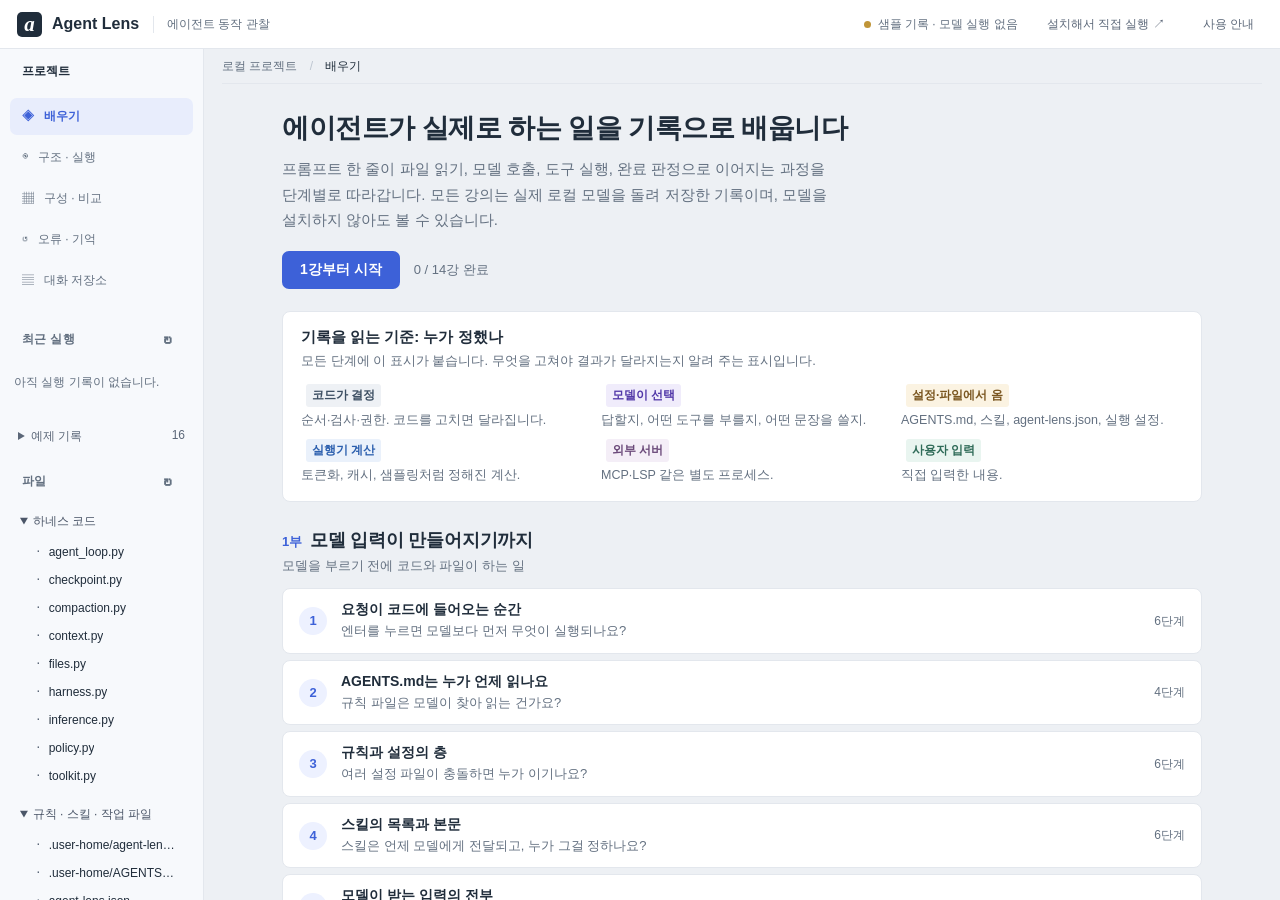
==== index.html @ fc83a4bd "웹 데모 Co-Authored-By: Claude Opus 5.5 <noreply@anthropic.com>" ====
<!doctype html>
<html lang="ko">
  <head>
    <meta charset="utf-8" />
    <meta name="viewport" content="width=device-width,initial-scale=1" />
    <meta name="theme-color" content="#f4f5f7" />
    <title>Agent Lens · AI 에이전트의 동작을 기록으로 배웁니다</title>
    <meta name="description" content="프롬프트 한 줄이 규칙 읽기, 입력 조립, 모델 호출, 도구 실행, 완료 판정으로 이어지는 과정을 실제 기록으로 따라갑니다. 설치 없이 볼 수 있습니다." />
    <meta property="og:title" content="Agent Lens · AI 에이전트의 동작을 기록으로 배웁니다" />
    <meta property="og:description" content="프롬프트 한 줄이 규칙 읽기, 입력 조립, 모델 호출, 도구 실행, 완료 판정으로 이어지는 과정을 실제 기록으로 따라갑니다. 설치 없이 볼 수 있습니다." />
    <meta property="og:type" content="website" />
    <meta property="og:url" content="https://paconal888-a11y.github.io/LLM-Agent-viewer/" />
    <meta property="og:image" content="https://paconal888-a11y.github.io/LLM-Agent-viewer/images/lesson-step.png" />
    <meta name="twitter:card" content="summary_large_image" />
    <script src="demo.js"></script>
    <link rel="icon" href="favicon.svg" type="image/svg+xml" />
    <link rel="stylesheet" href="workbench.css" />
    <link rel="stylesheet" href="diagram.css" />
    <script src="architecture.js" defer></script>
    <script src="inspection.js" defer></script>
    <script src="lessons.js" defer></script>
    <script src="workbench.js" defer></script>
  </head>
  <body>
    <header class="appbar">
      <button id="menu" class="icon mobile" aria-label="프로젝트 열기">
        ☰</button
      ><a href="" class="brand"
        ><span class="brandmark">a</span> Agent Lens <small>에이전트 동작 관찰</small></a
      >
      <div class="connection">
        <i id="statusDot"></i><span id="connection">모델 확인 중</span>
      </div>
      <a class="quiet demolink" href="https://github.com/paconal888-a11y/LLM-Agent-viewer" target="_blank" rel="noopener">설치해서 직접 실행 ↗</a>
      <button id="help" class="quiet" title="사용 안내와 단축키 (?)">사용 안내</button>
    </header>
    <div id="activityBar" class="activitybar hidden" role="status"></div>
    <div class="layout diagram-layout">
      <aside class="project" id="project">
        <div class="project-title">
          <strong>프로젝트</strong
          ><button
            id="closeProject"
            class="icon mobile"
            aria-label="프로젝트 닫기"
          >
            ×
          </button>
        </div>
        <nav class="mainnav">
          <button data-view="lessons">
            ◈ <span>배우기</span></button
          ><button data-view="journey" class="active">
            ◉ <span>구조 · 실행</span></button
          ><button data-view="learn">▦ <span>구성 · 비교</span></button>
          <button data-view="feedback">↺ <span>오류 · 기억</span></button>
          <button data-view="memory">▤ <span>대화 저장소</span></button>
        </nav>
        <div class="treeheading">
          최근 실행
          <button
            id="refreshHistory"
            class="icon"
            aria-label="실행 기록 새로고침"
          >
            ↻
          </button>
        </div>
        <div id="history" class="history"></div>
        <details class="samplelist">
          <summary>예제 기록 <span id="sampleCount">0</span></summary>
          <div id="samples" class="history"></div>
        </details>
        <div class="treeheading">
          파일
          <button id="reloadFiles" class="icon" aria-label="파일 목록 새로고침">
            ↻
          </button>
        </div>
        <div id="fileTree" class="filetree"></div>
        <details class="registeredtools">
          <summary>등록된 도구 <span id="toolCount">0</span></summary>
          <div id="toolList"></div>
        </details>
        <footer>
          모델과 기록은 이 PC에 저장됩니다.<br />외부 API로 자동 전환하지
          않습니다.
        </footer>
      </aside>
      <main class="main">
        <div class="workspacebar">
          <div class="breadcrumbs">
            로컬 프로젝트 <span>/</span>
            <strong id="pageName">구조 · 실행</strong>
          </div>
          <button id="newSession" class="quiet">＋ 새 대화</button>
        </div>
        <section id="lessonsView" class="view hidden" aria-label="배우기"></section>
        <section id="journeyView" class="view">
          <h1 class="visually-hidden">구조 · 실행</h1>
          <section id="coach" class="coach hidden" aria-label="강의 안내" aria-live="polite"></section>
          <div id="sampleBanner" class="samplebanner hidden"></div>
          <div id="resumeBanner" class="resumebanner hidden" role="status"></div>
          <div id="requestSummary" class="requestsummary hidden">
            <header>
              <span>현재 요청</span
              ><button id="editPrompt" class="quiet" title="이 실행의 요청·모드·하네스 구성·완료 조건·생성 설정을 입력란에 복원합니다">
                이 실행의 입력 · 설정 가져오기 ↗
              </button>
            </header>
            <p id="summaryPrompt"></p>
            <small id="summaryMeta"></small>
          </div>
          <div class="pageintro">
            <div>
              <h1>에이전트 구조</h1>
              <p>단계를 이동하면 실행 위치와 데이터가 구조도에 표시됩니다.</p>
            </div>
          </div>
          <form id="promptForm" class="composer">
            <p id="sampleComposerNote" class="samplenote hidden">
              샘플 보기 모드라 실행할 수 없습니다. 입력과 설정은 살펴볼 수 있으며,
              직접 실행하려면 <code>Start-AgentLens.ps1</code>을 일반 모드로 시작하세요.
            </p>
            <div class="modebar">
              <label for="agentMode">작업 방식</label
              ><select id="agentMode">
                <option value="single">한 에이전트</option>
                <option value="plan">계획만 · 파일 수정 금지</option>
                <option value="deep">한 에이전트 · 집중 점검</option>
                <option value="team">주 에이전트 + 하위 에이전트</option>
              </select>
            </div>
            <p id="modeNote" class="note">
              한 대화에서 모델과 도구를 반복 호출합니다. 최대 8회 호출합니다.
            </p>
            <label for="prompt">요청</label
            ><textarea
              id="prompt"
              rows="3"
              maxlength="6000"
              placeholder="에이전트에게 시킬 일을 입력하세요."
            >
add_numbers 도구를 사용해 137과 248을 더하고 결과를 알려줘.</textarea
            >
            <div id="draftInfo" class="draftinfo">
              입력한 문자열은 실행할 때 JSON 요청에 담깁니다.
            </div>
            <div class="composer-bottom">
              <label class="check"
                ><input id="stepMode" type="checkbox" />실제 실행을 단계마다
                멈추기</label
              ><button type="submit" class="primary" id="run" disabled>
                ▶ 실행 <kbd>Ctrl ↵</kbd>
              </button>
            </div>
          </form>
          <div class="run-options">
            <details class="examples">
              <summary>예제</summary>
              <div class="examplebuttons">
                <button data-example="tool">계산 도구</button
                ><button data-example="rules">규칙 읽기</button
                ><button data-example="skill">스킬 · 파일 읽기</button
                ><button data-example="command">/명령어</button
                ><button data-example="write">파일 수정 · 검사</button>
                <button data-example="mcp">MCP 계산</button
                ><button data-example="lsp">LSP 진단</button
                ><button data-example="plan">계획 · 문서 검색</button>
                <button data-example="team">하위 작업</button>
              </div>
            </details>
            <details class="configuration" id="configuration">
              <summary>
                <span>실행 설정</span
                ><span id="configSummary">Python 실행기 · 하네스</span>
              </summary>
              <div class="configbody">
                <label class="field"
                  >모델 실행기<select id="backend">
                    <option value="reference">
                      교육용 · Python / Qwen3 0.6B
                    </option>
                    <option value="llama">
                      빠른 실행 · llama.cpp / Qwen3 4B
                    </option>
                  </select></label
                >
                <p id="backendNote" class="note"></p>
                <div class="configline">
                  <strong>하네스</strong
                  ><button id="baseline" class="quiet">모델만</button
                  ><button id="full" class="quiet">모두 연결</button>
                </div>
                <div id="features" class="switches"></div>
                <label class="field"
                  >완료 조건 · 실제 도구 결과와 대조하는 JSON<textarea
                    id="requirements"
                    rows="3"
                    spellcheck="false"
                  >
[{"tool":"add_numbers","arguments":{"a":137,"b":248}}]</textarea
                  >
                </label>
                <p class="note">
                  예제는 필요한 도구 조건을 함께 설정합니다. 요청을 직접 고치면
                  이전 예제 조건이 해제됩니다. []는 별도 조건 없음이며, 모델의
                  말만으로 실제 작업 성공을 보증하지 않습니다.
                </p>
                <div class="configgrid">
                  <label class="check"
                    ><input type="checkbox" id="useKv" checked />생성 중 KV
                    사용</label
                  ><label class="check"
                    ><input type="checkbox" id="prefixCache" checked />요청 간
                    접두부 재사용</label
                  ><label class="field"
                    >최대 출력 토큰<input
                      type="number"
                      id="maxTokens"
                      min="1"
                      max="1024"
                      value="256" /></label
                  ><label class="field"
                    >Temperature<input
                      type="number"
                      id="temperature"
                      min="0"
                      max="2"
                      step="0.1"
                      value="0.2" /></label
                  ><label class="field"
                    >관찰할 레이어 (0–27)<input
                      type="number"
                      id="captureLayer"
                      min="0"
                      max="27"
                      value="0" /></label
                  ><label class="check"
                    ><input type="checkbox" id="stream" checked />HTTP 스트리밍
                    (빠른 실행기)</label
                  ><label class="field"
                    >Seed<input
                      type="number"
                      id="seed"
                      min="0"
                      max="4294967295"
                      step="1"
                      value="42" /></label
                  ><label class="field"
                    >top_k<input
                      type="number"
                      id="topK"
                      min="0"
                      max="1000"
                      step="1"
                      value="40" /></label
                  ><label class="field"
                    >top_p<input
                      type="number"
                      id="topP"
                      min="0"
                      max="1"
                      step="0.01"
                      value="0.95" /></label
                  >
                </div>
                <p id="restoreNote" class="note hidden"></p>
              </div>
            </details>
          </div>
          <section class="execution" aria-label="전체 실행 과정">
            <div class="sectionbar">
              <h2>전체 구조 <span id="runStatus" class="status">대기</span></h2>
              <div class="toolgroups">
                <div class="toolgroup" role="group" aria-label="구조도 배율">
                  <button id="zoomOut" class="quiet" aria-label="구조도 축소">−</button
                  ><button id="zoomFit" class="quiet">전체 보기</button
                  ><button id="zoomIn" class="quiet" aria-label="구조도 확대">＋</button>
                </div>
                <div class="toolgroup" role="group" aria-label="기록 보기">
                  <button id="toggleRecords" class="quiet" title="실행 단계를 시간순 목록으로 펼칩니다">단계 목록</button
                  ><button id="showInput" class="quiet" disabled title="선택한 시점에 모델이 받은 입력을 봅니다">모델 입력</button
                  ><button id="openDetail" class="quiet" title="선택한 단계의 데이터와 실행 코드를 봅니다">코드 · 데이터</button
                  ><button id="showAnswer" class="quiet" disabled>답변</button>
                </div>
                <div class="toolgroup" role="group" aria-label="분석">
                  <button id="openLearning" class="quiet" title="예측 → 증거 확인 → 원인 설명 → 한 조건 수정 → 재검증 순서로 기록을 살펴봅니다">원인 찾기</button
                  ><button id="export" class="quiet" disabled>내보내기</button>
                </div>
              </div>
            </div>
            <div class="diagram-caption">
              <span id="diagramLocation"
                >구성 요소를 선택하면 역할과 코드를 볼 수 있습니다.</span
              ><label for="agentFocus" class="agentfocuslabel">관찰 대상</label
              ><select
                id="agentFocus"
                class="hidden"
                aria-label="관찰할 에이전트"
              ></select
              ><span>● 현재 위치 <i>— 연결 구조</i></span>
            </div>
            <div id="architecture" class="architecture"></div>
            <div id="currentStep" class="currentstep">
              <strong>실행 대기</strong
              ><span>요청을 실행하거나 왼쪽 예제 기록을 선택하세요.</span>
            </div>
            <div class="route" id="route"></div>
            <div id="connections" class="connections hidden"></div>
            <div id="agentPanel" class="agentpanel hidden"></div>
            <div id="controls" class="controls hidden">
              <span id="controlState"></span>
              <div>
                <button id="next" class="secondary">다음 단계 →</button
                ><button id="continue" class="secondary">계속 실행</button
                ><button id="stop" class="quiet danger">중지</button>
              </div>
            </div>
            <div class="replay">
              <button id="first" aria-label="첫 단계">|‹</button
              ><button id="prev" aria-label="이전 단계">‹</button
              ><button id="play" aria-label="기록 재생">▶</button
              ><button id="nextEvent" aria-label="다음 기록">›</button
              ><input
                id="scrubber"
                type="range"
                min="0"
                max="0"
                value="0"
                aria-label="기록 위치"
              /><span id="position">0 / 0</span><button id="live" title="마지막 기록으로 이동합니다. 저장 기록 재생에서는 새 계산이 아닙니다">마지막 기록</button>
            </div>
            <div id="contextComposition" class="composition hidden"></div>
            <div id="planPanel" class="planpanel hidden"></div>
            <div class="eventtoolbar">
              <input
                id="eventSearch"
                type="search"
                placeholder="단계 이름 · 파일 · 도구 찾기"
                aria-label="단계 검색"
              /><select id="decisionFocus" aria-label="누가 정했는지로 거르기">
                <option value="">전체 결정 주체</option>
                <option value="model">모델이 선택</option>
                <option value="code">코드가 결정</option>
                <option value="config">설정·파일에서 옴</option>
                <option value="runtime">실행기·외부 서버</option>
                <option value="user">사용자 입력</option>
              </select><span id="eventCount">기록 없음</span
              ><input
                id="bodySearch"
                type="search"
                placeholder="본문 검색 · 모델 입력 messages · 도구 결과 · 파일 원문"
                aria-label="본문 검색"
                title="제목이 아니라 모델 요청 messages·tools, 도구 결과, 파일 원문 안의 문자열을 찾습니다"
              /><select id="bodySearchKind" aria-label="본문 검색 범위">
                <option value="">전체 본문</option>
                <option value="model.request">모델 요청 (messages · tools)</option>
                <option value="tool.result">도구 결과</option>
                <option value="file.decode">파일 원문</option>
                <option value="model.response">모델 응답</option>
              </select>
            </div>
            <div
              id="bodySearchResults"
              class="bodysearchresults hidden"
              aria-live="polite"
            ></div>
            <div id="timeline" class="timeline">
              <div class="empty">
                <span class="emptyglyph">→</span>
                <h3>위에서 요청을 실행하세요.</h3>
                <p>
                  입력 수신 → 파일 읽기 → 메시지 조립 → 모델 계산 → 도구 실행 →
                  완료 검사.<br />실제로 거친 단계만 기록됩니다.
                </p>
              </div>
            </div>
          </section>
          <section id="answerPanel" class="answer hidden">
            <div class="sectionbar">
              <h2>최종 응답</h2>
              <span id="answerMeta"></span>
            </div>
            <div id="answer"></div>
            <div id="metrics" class="metrics"></div>
          </section>
        </section>
        <section id="memoryView" class="view hidden">
          <div class="pageintro">
            <div>
              <h1>대화 저장소</h1>
              <p>디스크 원본, 요약, 모델에 보낸 입력을 대조합니다.</p>
            </div>
            <button id="reloadMemory" class="secondary">새로 읽기</button>
          </div>
          <div id="memoryStorage"></div>
        </section>
        <section id="editorView" class="view hidden">
          <div class="pageintro">
            <div>
              <p class="eyebrow" id="editorKind">PROJECT FILE</p>
              <h1 id="editorTitle">파일 편집</h1>
            </div>
            <button class="secondary" data-view="journey">구조도로</button>
          </div>
          <div id="fileDescription" class="filedescription"></div>
          <div class="editbar">
            <span id="editState"></span>
            <div>
              <button id="checkFile" class="secondary">구문 검사</button
              ><button id="showDiff" class="secondary">변경 확인</button
              ><button id="saveFile" class="primary">저장</button
              ><button id="undoFile" class="quiet" disabled>
                직전 저장 되돌리기
              </button>
            </div>
          </div>
          <div class="codeeditor">
            <div id="lineNumbers" aria-hidden="true"></div>
            <textarea
              id="codeEditor"
              spellcheck="false"
              aria-label="파일 내용"
            ></textarea>
          </div>
          <div id="editMessage" class="notice" role="status"></div>
          <div id="diff" class="diff hidden"></div>
          <p class="note">
            Python 변경은 다음 실행에 적용됩니다. 실행 기록에는 당시의 코드가
            보존됩니다. 구문 검사는 동작의 정확성까지 보장하지 않습니다.
          </p>
        </section>
        <section id="feedbackView" class="view hidden">
          <div class="pageintro">
            <div>
              <p class="eyebrow">ERROR → FEEDBACK → NEXT CALL</p>
              <h1>오류와 기억</h1>
              <p>틀린 답변, 추가한 메시지, 실제 후속 행동을 대조합니다.</p>
            </div>
          </div>
          <div class="feedbackcontrols">
            <label class="field"
              >살펴볼 실행<select id="feedbackRun"></select></label
            ><button id="loadFeedback" class="secondary">불러오기</button>
          </div>
          <div id="feedbackReport">
            <p class="note">
              실행 기록을 선택하세요. 보완 지적이 없었던 실행도 그대로
              표시합니다.
            </p>
          </div>
          <div class="learning-path">
            <strong>시간이 지나면 왜 반복할까?</strong>
            <p>
              이 하네스는 최근 두 대화 묶음을 다시 넣습니다. 지적이 오래된
              대화와 함께 빠질 수 있습니다. 저장된 지적과 실제 messages의 일치를
              위에서 확인하세요. ‘동일 요청 지적 재포함’을 켜면 같은 요청의
              저장된 지적을 다시 전달합니다. 포함 여부와 실제 행동은 별도로
              확인해야 합니다.
            </p>
            <p>
              이 실행 경로에는 모델을 재학습하는 단계가 없습니다. 지적이 입력에
              있어도 지시 충돌·모델 능력·출력 설정 등에 따라 실수할 수 있으며,
              한 번 성공했다고 지속적인 학습이 일어났다고 판단하지 않습니다.
            </p>
          </div>
        </section>
        <section id="learnView" class="view hidden">
          <div class="pageintro">
            <div>
              <p class="eyebrow">READ · CHANGE · RUN</p>
              <h1>구성 설명</h1>
              <p>
                각 요소의 역할을 읽고, 파일을 바꾼 뒤 실행 기록으로 확인하세요.
              </p>
            </div>
          </div>
          <div class="learning-path">
            <strong>처음이라면</strong>
            <p>
              ① 계산 도구 실행 → ② 도구 결과가 다음 모델 입력에 들어가는 지점
              확인 → ③ AGENTS.md 수정 → ④ KV 비교 순서로 살펴보세요.
            </p>
          </div>
          <div id="componentCards" class="componentcards"></div>
          <section class="compare">
            <div class="sectionbar">
              <h2>실습 문제</h2>
            </div>
            <details>
              <summary>AGENTS.md를 실제로 여는 주체는 누구일까?</summary>
              <p class="note">
                규칙 로더를 작성한 하네스입니다. file.open → file.read →
                rules.wrap → context.assemble의 코드와 messages를 확인하세요.
              </p>
            </details>
            <details>
              <summary>
                모델이 “도구를 썼다”고 답하면 실제로 실행한 것일까?
              </summary>
              <p class="note">
                tool.dispatch는 요청이고 tool.result가 실제 함수 결과입니다.
                답변 문장·계획 체크·검증 게이트를 각각 대조하세요.
              </p>
            </details>
            <details>
              <summary>지적을 저장했다면 다음에도 항상 알고 있을까?</summary>
              <p class="note">
                저장 파일과 현재 모델 입력은 별개입니다. 오류·지적·기억 화면의
                입력 포함 여부와 실제 후속 행동을 따로 확인하세요.
              </p>
            </details>
            <details>
              <summary>
                구문 검사가 통과하면 정의되지 않은 이름도 없을까?
              </summary>
              <p class="note">
                lsp_demo.py로 직접 비교하세요. compile은 통과하지만 언어 서버의
                pyflakes 진단은 missing_amount를 찾습니다.
              </p>
            </details>
          </section>
          <section class="compare">
            <div class="sectionbar">
              <h2>같은 요청으로 비교</h2>
              <span>두 번의 실제 실행</span>
            </div>
            <label class="field"
              >확인할 차이<select id="experimentCase">
                <option value="arithmetic">
                  도구 없는 모델 ↔ 하네스 연결
                </option>
                <option value="grounding">
                  파일 근거 없이 ↔ 파일을 읽고 답변
                </option>
                <option value="kv_cache">
                  동일 입력 · 접두부 재사용 끄기 ↔ 켜기
                </option>
                <option value="decode_kv">
                  생성 중 KV 끄기 ↔ 켜기 (교육용)
                </option>
                <option value="mcp_tools">MCP 도구 연결 전 ↔ 후</option>
                <option value="lsp_diagnostics">LSP 진단 연결 전 ↔ 후</option>
                <option value="agent_deep">한 에이전트 ↔ 집중 점검</option>
                <option value="agent_team">
                  한 에이전트 ↔ 하위 에이전트 위임
                </option>
                <option value="custom">
                  내 요청 · 스위치 하나만 바꾸기
                </option>
              </select></label
            >
            <div class="experimentoptions">
              <label class="field hidden" id="experimentSwitchField"
                >B에서 바꿀 스위치<select id="experimentSwitch"></select
              ></label>
              <label class="field"
                >조건별 반복 횟수<input
                  id="experimentRepeats"
                  type="number"
                  min="1"
                  max="10"
                  step="1"
                  value="1"
              /></label>
            </div>
            <p id="experimentDescription" class="note"></p>
            <button id="startCompare" disabled class="primary">비교 실행</button
            ><button id="stopCompare" class="quiet hidden">비교 중지</button>
            <div id="compareResult"></div>
          </section>
        </section>
      </main>
      <aside class="inspector" id="inspector">
        <div class="inspectbar">
          <strong>단계 상세</strong><span id="detailIndex"></span
          ><button id="closeDetail" class="icon" aria-label="단계 상세 닫기">
            ×
          </button>
        </div>
        <div id="detailEmpty" class="inspectempty">
          <span>⌖</span>
          <h3>실행 기록을 선택하세요.</h3>
          <p>
            이 단계에서 바뀐 데이터와 실제 실행한 코드 줄을 함께 보여줍니다.
          </p>
          <div class="actorlegend">
            <p><b>H</b> 하네스 · 입력 구성과 실행 제어</p>
            <p><b>M</b> 모델 · 토큰과 행동 요청 생성</p>
            <p><b>T</b> 도구 · 실제 작업 수행</p>
          </div>
        </div>
        <div id="detailBody" class="hidden">
          <div class="detailhead">
            <span id="detailActor" class="pill"></span>
            <span id="evidenceKind" class="evidence-kind"></span>
            <span id="decisionKind" class="decision-kind"></span>
            <h2 id="detailTitle"></h2>
            <code id="detailKind"></code>
            <code id="detailPath" class="storage-path hidden"></code>
            <p id="detailExplanation"></p>
            <p id="decisionNote" class="decision-note"></p>
          </div>
          <div id="componentNavigator" class="componentnav hidden"></div>
          <div id="inputLinks" class="inputlinks hidden"></div>
          <nav class="detailtabs">
            <button data-detail="change" class="active">데이터 변화</button
            ><button data-detail="code">실행 코드</button
            ><button data-detail="input">모델 입력</button
            ><button data-detail="values">전체 값</button
            ><button data-detail="learn">원인 찾기</button>
          </nav>
          <div id="sourcePeek" class="sourcepeek hidden"></div>
          <div id="detailContent" class="detailcontent"></div>
        </div>
      </aside>
    </div>
    <dialog id="guide">
      <div class="dialogbar">
        <h2>사용 안내</h2>
        <button id="closeGuide" class="icon" aria-label="안내 닫기">×</button>
      </div>
      <p>
        이 앱은 프롬프트가 실제 행동으로 이어지는 과정을 기록합니다. 모델의
        숨겨진 생각을 읽는 기능은 아닙니다.
      </p>
      <ol>
        <li>
          <strong>배우기</strong> — 실제 기록을 단계별로 따라가는 강의입니다.
          모델을 설치하지 않아도 볼 수 있습니다.
        </li>
        <li>
          <strong>기록 보기</strong> — 왼쪽 예제 기록을 직접 재생할 수도 있습니다.
          저장 기록과 지금 실행하는 계산을 구분해 표시합니다.
        </li>
        <li>
          <strong>실행</strong> — 예제를 선택하고 실행하세요. 하네스가 실제
          파일을 읽고 로컬 모델을 호출합니다.
        </li>
        <li>
          <strong>따라가기</strong> — 단계나 재생 막대를 선택하세요.
          데이터·파일·코드가 같은 시점을 가리킵니다.
        </li>
        <li>
          <strong>멈추기</strong> — 실행 전에 단계 정지를 켜세요. 교육용은 실제
          forward 내부 관찰 지점에서도 멈춥니다. 빠른 실행기는 하네스 쪽에서
          멈춥니다.
        </li>
        <li>
          <strong>바꾸기</strong> — 왼쪽 파일을 열어 수정·검사·저장하세요. 다음
          실행에서 변경을 확인할 수 있습니다.
        </li>
        <li>
          <strong>비교</strong> — 구성 설명의 비교 실험에서 실제 호출 수·입력
          토큰·계산 시간을 확인하세요.
        </li>
        <li>
          <strong>모드</strong> — 작업 방식을 바꿔 지침·권한·예산·대화 분리의
          차이를 확인하세요. 구조도 위 에이전트 선택은 해당 대화의 마지막
          기록으로 이동합니다.
        </li>
      </ol>
      <h3>단축키</h3>
      <dl class="shortcuts">
        <dt>← →</dt>
        <dd>이전·다음 단계. 강의 중에는 강의 단계를 이동합니다</dd>
        <dt>Esc</dt>
        <dd>상세 패널 닫기</dd>
        <dt>?</dt>
        <dd>이 안내 열기</dd>
        <dt>Ctrl + Enter</dt>
        <dd>입력란에서 실행</dd>
      </dl>
      <p class="note">
        텐서는 선택한 레이어·head·위치의 표본입니다. 전체 값의 범위와 실제 캐시
        측정치는 각 단계에 표시됩니다. 기록에는 입력과 파일 내용이 포함되므로
        공유 전에 확인하세요.
      </p>
    </dialog>
    <div id="toast" role="status" class="toast hidden"></div>
    <dialog id="exportDialog" class="exportdialog">
      <div class="dialogbar">
        <h2>내보내기</h2>
        <button id="closeExport" class="icon" aria-label="내보내기 닫기">×</button>
      </div>
      <p id="exportRun" class="note"></p>
      <form id="exportOptions" class="exportoptions">
        <label><input type="checkbox" data-option="paths" checked />경로 · 사용자 이름</label>
        <label><input type="checkbox" data-option="secrets" checked />API 키 · 토큰 · 개인 키</label>
        <label><input type="checkbox" data-option="emails" checked />이메일</label>
        <label><input type="checkbox" data-option="ips" checked />IP 주소 (loopback 제외)</label>
        <label><input type="checkbox" data-option="omit_file_text" />파일 원문 · 도구 결과 본문 제거</label>
        <label><input type="checkbox" data-option="omit_sources" />소스 스냅샷 코드 제거</label>
      </form>
      <div id="exportPreview" class="exportpreview">
        <p class="note">미리보기를 불러오는 중…</p>
      </div>
      <p id="exportNote" class="note"></p>
      <div class="exportactions">
        <button id="exportOriginal" class="secondary">원본 그대로 저장</button
        ><button id="exportShare" class="primary">공유용 사본 저장</button>
      </div>
    </dialog>
  </body>
</html>
---- workbench.css ----
@charset "UTF-8";
:root {
  --bg: #f4f5f7;
  --paper: #fff;
  --ink: #202832;
  --muted: #5b6778;
  --line: #e3e7ed;
  --blue: #3d61d8;
  --soft: #edf1ff;
  --green: #1d7058;
  --mono: Consolas, "Cascadia Code", monospace;
  font-family: "Segoe UI", "Malgun Gothic", sans-serif;
  color: var(--ink);
  background: var(--bg);
  font-size: 13px;
}
* {
  box-sizing: border-box;
}
body {
  margin: 0;
}
button,
input,
textarea,
select {
  font: inherit;
}
button {
  cursor: pointer;
  color: inherit;
  border: 0;
  background: none;
}
button:disabled {
  opacity: 0.45;
  cursor: default;
}
button:focus-visible,
a:focus-visible,
input:focus-visible,
textarea:focus-visible,
summary:focus-visible {
  outline: 2px solid var(--blue);
  outline-offset: 3px;
}
a {
  color: var(--blue);
  text-decoration: none;
}
h1,
h2,
h3,
p {
  margin: 0;
}
h1 {
  font-size: 25px;
  letter-spacing: -1.1px;
  line-height: 1.4;
}
h2 {
  font-size: 15px;
}
h3 {
  font-size: 14px;
}
p {
  line-height: 1.85;
}
.hidden {
  display: none !important;
}
.mobile {
  display: none !important;
}
.appbar {
  height: 61px;
  display: flex;
  align-items: center;
  gap: 20px;
  padding: 0 24px;
  border-bottom: 1px solid var(--line);
  background: white;
  position: sticky;
  top: 0;
  z-index: 20;
}
.brand {
  display: flex;
  align-items: center;
  gap: 10px;
  color: var(--ink);
  font-size: 18px;
  font-weight: 750;
  white-space: nowrap;
}
.brandmark {
  background: var(--ink);
  color: white;
  display: grid;
  place-items: center;
  width: 29px;
  height: 29px;
  border-radius: 8px;
  font-size: 24px;
  font-family: Georgia, serif;
  font-style: italic;
}
.brand small {
  font-size: 12px;
  font-weight: 500;
  color: var(--muted);
  border-left: 1px solid var(--line);
  padding-left: 13px;
  margin-left: 4px;
}
.connection {
  margin-left: auto;
  display: flex;
  align-items: center;
  gap: 7px;
  font-size: 12px;
  color: var(--muted);
}
.connection i {
  width: 7px;
  height: 7px;
  border-radius: 50%;
  background: #c09538;
}
.connection i.ready {
  background: var(--green);
}
.layout {
  display: grid;
  grid-template-columns: 218px minmax(420px, 1fr) minmax(350px, 420px);
  max-width: 2000px;
  margin: auto;
  align-items: start;
}
.project {
  position: sticky;
  top: 61px;
  height: calc(100vh - 61px);
  overflow: auto;
  background: #f9fafc;
  border-right: 1px solid var(--line);
  padding: 20px 12px 14px;
  display: flex;
  flex-direction: column;
}
.project-title {
  display: flex;
  align-items: center;
  justify-content: space-between;
  padding: 0 12px 18px;
}
.project-title strong {
  font-size: 12px;
}
.mainnav {
  display: grid;
  gap: 4px;
  margin-bottom: 21px;
}
.mainnav button {
  display: flex;
  gap: 10px;
  text-align: left;
  padding: 10px 12px;
  border-radius: 7px;
  color: var(--muted);
  font-size: 13px;
}
.mainnav button.active {
  background: #e8edfc;
  color: var(--blue);
  font-weight: 650;
}
.treeheading {
  font-size: 12px;
  color: var(--muted);
  font-weight: 700;
  display: flex;
  align-items: center;
  justify-content: space-between;
  letter-spacing: 0.3px;
  padding: 5px 12px;
}
.icon {
  font-size: 18px;
  width: 28px;
  height: 28px;
  border-radius: 6px;
}
.icon:hover,
.quiet:hover {
  background: #e9edf5;
}
.filetree details {
  margin: 4px 0 8px;
}
.filetree summary {
  font-size: 12px;
  padding: 8px 10px;
  cursor: pointer;
  color: #4b5668;
}
.filetree button {
  display: flex;
  width: 100%;
  align-items: center;
  text-align: left;
  gap: 7px;
  font-size: 12px;
  padding: 7px 10px 7px 23px;
  border-left: 2px solid transparent;
  overflow: hidden;
}
.filetree button span {
  overflow: hidden;
  text-overflow: ellipsis;
  white-space: nowrap;
}
.filetree button i {
  font-style: normal;
  color: #5b6778;
  font: 11px var(--mono);
  flex-shrink: 0;
}
.filetree button:hover {
  background: #eef1f6;
}
.filetree button.selected {
  background: #e8edfc;
  color: var(--blue);
  border-color: var(--blue);
}
.filetree button.hit {
  background: #e7f3ee;
  color: var(--green);
  border-color: var(--green);
}
.filetree button.hit:after {
  content: "읽음";
  font-size: 12px;
  margin-left: auto;
  flex-shrink: 0;
}
.history {
  padding: 3px 4px 20px;
}
.history button {
  display: block;
  width: 100%;
  padding: 8px;
  border-radius: 6px;
  text-align: left;
  font-size: 12px;
  line-height: 1.6;
}
.history button:hover {
  background: #e9edf5;
}
.history button small {
  display: block;
  color: var(--muted);
  font-size: 12px;
}
.project footer {
  margin-top: auto;
  padding: 20px 12px 0;
  font-size: 12px;
  color: #5b6778;
  line-height: 1.9;
}
.main {
  min-width: 0;
  padding: 0 28px 55px;
}
.workspacebar {
  height: 60px;
  display: flex;
  align-items: center;
  justify-content: space-between;
  border-bottom: 1px solid var(--line);
  margin-bottom: 27px;
}
.breadcrumbs {
  font-size: 12px;
  color: var(--muted);
}
.breadcrumbs span {
  padding: 0 9px;
  color: #bdc5d0;
}
.breadcrumbs strong {
  font-weight: 550;
  color: var(--ink);
}
.quiet {
  padding: 7px 9px;
  border-radius: 6px;
  color: #5b6778;
  font-size: 12px;
}
.danger {
  color: #b74045 !important;
}
.pageintro {
  display: flex;
  align-items: center;
  justify-content: space-between;
  gap: 16px;
  margin-bottom: 22px;
}
.eyebrow {
  font: 11px var(--mono);
  letter-spacing: 1.6px;
  color: var(--muted);
  margin-bottom: 8px;
}
.pageintro p:not(.eyebrow) {
  color: var(--muted);
  font-size: 12px;
  margin-top: 8px;
}
.pill {
  display: inline-flex;
  align-items: center;
  gap: 4px;
  padding: 5px 8px;
  white-space: nowrap;
  border: 1px solid var(--line);
  border-radius: 5px;
  font-size: 12px;
  color: var(--muted);
  background: white;
}
.composer {
  border: 1px solid #cdd5e4;
  border-radius: 12px;
  background: white;
  box-shadow: 0 3px 8px #223b6504;
  padding: 16px;
}
.composer > label {
  font-size: 12px;
  color: var(--muted);
  font-weight: 650;
}
.composer textarea {
  resize: vertical;
  width: 100%;
  border: 0;
  background: none;
  color: var(--ink);
  line-height: 1.8;
  min-height: 80px;
  padding: 9px 0 6px;
  font-size: 13px;
  outline: 0;
}
.composer textarea:focus-visible {
  outline: 0;
}
.composer:focus-within {
  border-color: #7590e4;
  box-shadow: 0 0 0 3px #3d61d80b;
}
.draftinfo {
  font-size: 12px;
  color: #5b6778;
  margin: 2px 0 12px;
  line-height: 1.6;
}
.composer-bottom {
  border-top: 1px solid #edf0f5;
  padding-top: 12px;
  display: flex;
  align-items: center;
  justify-content: space-between;
  gap: 8px;
}
.check {
  display: flex;
  align-items: center;
  gap: 6px;
  font-size: 12px;
  color: #5f6a7c;
  line-height: 1.6;
}
.check input {
  accent-color: var(--blue);
}
.primary {
  background: var(--blue);
  color: #fff;
  border-radius: 7px;
  padding: 9px 14px;
  font-weight: 600;
  font-size: 12px;
  white-space: nowrap;
}
.primary:hover {
  background: #3153c4;
}
.primary kbd {
  font: 11px var(--mono);
  opacity: 0.6;
  margin-left: 10px;
}
.secondary {
  background: white;
  border: 1px solid #d7dde7;
  border-radius: 6px;
  padding: 7px 10px;
  font-size: 12px;
  white-space: nowrap;
}
.examples {
  display: flex;
  align-items: center;
  gap: 6px;
  flex-wrap: wrap;
  margin: 12px 0 18px;
}
.examples > span {
  font-size: 12px;
  color: var(--muted);
  margin-right: 4px;
}
.examples button {
  font-size: 12px;
  background: #fff;
  border: 1px solid var(--line);
  padding: 5px 8px;
  border-radius: 5px;
  color: #626f82;
}
.examples button:hover {
  border-color: #9baee9;
  color: var(--blue);
}
.configuration {
  background: #fafbfd;
  border: 1px solid var(--line);
  border-radius: 8px;
  margin-bottom: 26px;
}
.configuration summary {
  display: flex;
  justify-content: space-between;
  cursor: pointer;
  font-size: 12px;
  padding: 12px;
}
.configuration summary:before {
  content: "⌄";
  margin-right: 8px;
  color: var(--muted);
}
.configuration summary span:first-child {
  margin-right: auto;
}
.configuration summary span:last-child {
  color: var(--muted);
}
.configbody {
  padding: 8px 16px 16px;
  border-top: 1px solid var(--line);
}
.field {
  display: flex;
  flex-direction: column;
  gap: 6px;
  font-size: 12px;
  color: #5f6a7c;
}
.field select,
.field input {
  border: 1px solid #d5dce7;
  border-radius: 6px;
  background: white;
  color: var(--ink);
  padding: 8px;
  min-width: 0;
  width: 100%;
}
.note {
  font-size: 12px;
  color: var(--muted);
  margin: 10px 0;
  line-height: 1.9;
}
.configline {
  display: flex;
  align-items: center;
  gap: 5px;
  margin-top: 14px;
}
.configline strong {
  font-size: 12px;
  margin-right: auto;
}
.switches {
  display: flex;
  flex-wrap: wrap;
  gap: 13px;
  margin: 9px 0 18px;
}
.configgrid {
  display: grid;
  grid-template-columns: 1fr 1fr;
  gap: 12px;
}
.sectionbar {
  display: flex;
  align-items: center;
  justify-content: space-between;
  gap: 10px;
  margin: 0 0 15px;
}
.sectionbar h2 {
  display: flex;
  align-items: center;
  gap: 9px;
}
.sectionbar > span {
  font-size: 12px;
  color: var(--muted);
}
.status {
  font-size: 12px;
  font-weight: 500;
  color: var(--muted);
  padding: 4px 7px;
  border-radius: 4px;
  background: #e7ebf1;
}
.status.running,
.status.paused {
  color: var(--blue);
  background: #e8edfc;
}
.status.completed {
  background: #e6f3ed;
  color: var(--green);
}
.status.failed {
  background: #fae9e9;
  color: #ab3e46;
}
.route {
  display: grid;
  grid-template-columns: repeat(7, minmax(0, 1fr));
  gap: 0;
  padding: 15px 10px;
  background: white;
  border: 1px solid var(--line);
  border-radius: 10px;
}
.routenode {
  min-width: 0;
  position: relative;
  display: flex;
  flex-direction: column;
  align-items: center;
  gap: 7px;
  font-size: 12px;
  color: #5b6778;
  padding: 0 1px;
}
.routenode:not(:last-child):after {
  content: "";
  height: 1px;
  width: calc(100% - 32px);
  background: var(--line);
  position: absolute;
  left: calc(50% + 16px);
  top: 12px;
}
.routenode b {
  display: grid;
  place-items: center;
  width: 25px;
  height: 25px;
  border: 1px solid #e4e8ef;
  border-radius: 7px;
  font: 11px var(--mono);
  background: #f9fafc;
}
.routenode.seen {
  color: #657491;
}
.routenode.seen b {
  background: #edf1fc;
  border-color: #d4dcf6;
  color: var(--blue);
}
.routenode.current {
  color: var(--blue);
  font-weight: 700;
}
.routenode.current b {
  background: var(--blue);
  border-color: var(--blue);
  color: white;
  box-shadow: 0 0 0 4px #e8edfc;
}
.routenode small {
  font: 11px var(--mono);
  height: 10px;
  color: #5b6778;
}
.controls {
  display: flex;
  align-items: center;
  justify-content: space-between;
  margin-top: 12px;
  padding: 9px 11px;
  border: 1px solid #d4dff9;
  background: #edf2ff;
  border-radius: 7px;
  gap: 8px;
}
.controls > span {
  font-size: 12px;
  color: var(--blue);
}
.controls > div {
  display: flex;
  gap: 5px;
}
.replay {
  display: flex;
  align-items: center;
  gap: 5px;
  padding: 12px 0;
}
.replay button {
  font: 14px var(--mono);
  height: 25px;
  min-width: 25px;
  border-radius: 5px;
  color: #68768b;
}
.replay button:hover {
  background: #e4e9f2;
}
.replay button:last-child {
  font:
    11px "Segoe UI",
    "Malgun Gothic",
    sans-serif;
  margin-left: 5px;
  min-width: auto;
  padding: 0 9px;
  white-space: nowrap;
}
.replay input {
  width: 100%;
  min-width: 35px;
  accent-color: var(--blue);
  height: 3px;
}
.replay span {
  font: 11px var(--mono);
  min-width: 70px;
  text-align: center;
  color: var(--muted);
  white-space: nowrap;
}
.composition {
  padding: 10px 12px;
  background: #fff;
  border: 1px solid var(--line);
  border-radius: 7px;
  margin-bottom: 12px;
}
.composition header {
  display: flex;
  justify-content: space-between;
  font-size: 12px;
  color: #5b6778;
  margin-bottom: 8px;
}
.stackbar {
  height: 10px;
  display: flex;
  overflow: hidden;
  border-radius: 3px;
  gap: 2px;
}
.stackbar button {
  min-width: 3px;
  background: var(--blue);
  padding: 0;
}
.stacklegend {
  display: flex;
  flex-wrap: wrap;
  gap: 10px;
  font-size: 12px;
  color: var(--muted);
  margin-top: 7px;
}
.stacklegend i {
  width: 5px;
  height: 5px;
  display: inline-block;
  margin-right: 4px;
}
.eventtoolbar {
  display: flex;
  gap: 12px;
  align-items: center;
  justify-content: space-between;
  margin: 15px 0 10px;
}
.eventtoolbar input {
  width: 66%;
  padding: 8px 10px;
  border: 1px solid var(--line);
  background: #fafbfd;
  border-radius: 6px;
  font-size: 12px;
}
.eventtoolbar > span {
  font: 11px var(--mono);
  color: var(--muted);
  white-space: nowrap;
}
.timeline {
  padding-bottom: 10px;
}
.chapter {
  margin-bottom: 13px;
  min-width: 0;
}
.chapter > summary {
  list-style: none;
  display: flex;
  align-items: center;
  gap: 9px;
  cursor: pointer;
  padding: 8px 0;
  font-size: 12px;
  font-weight: 650;
}
.chapter > summary:before {
  content: "›";
  font-size: 14px;
  color: #5b6778;
  width: 10px;
}
.chapter[open] > summary:before {
  content: "⌄";
}
.chapter > summary .chaptericon {
  font: 11px var(--mono);
  background: #e7ebf2;
  color: #5b6778;
  border-radius: 5px;
  padding: 5px;
}
.chapter > summary small {
  margin-left: auto;
  font: 11px var(--mono);
  font-weight: 400;
  color: var(--muted);
}
.chapterbody {
  border-left: 1px solid #dce2ec;
  margin-left: 19px;
  padding-left: 12px;
}
.event {
  position: relative;
  width: 100%;
  display: flex;
  align-items: center;
  text-align: left;
  border: 1px solid transparent;
  border-radius: 7px;
  margin: 3px 0;
  padding: 9px 10px;
  gap: 9px;
  min-width: 0;
}
.event:hover {
  background: white;
  border-color: var(--line);
}
.event.selected {
  background: #fff;
  border-color: #bac9f4;
  box-shadow: 0 2px 5px #324d8905;
}
.event.selected:before {
  content: "";
  position: absolute;
  left: -16px;
  width: 5px;
  height: 5px;
  background: var(--blue);
  border: 2px solid var(--bg);
  border-radius: 50%;
  box-sizing: content-box;
}
.event.past {
  opacity: 0.8;
}
.event .actor {
  width: 21px;
  height: 21px;
  border: 1px solid var(--line);
  background: #fff;
  border-radius: 5px;
  display: grid;
  place-items: center;
  font: 11px var(--mono);
  flex-shrink: 0;
  color: #5b6778;
}
.event .actor.llm {
  color: var(--blue);
  background: #edf1ff;
}
.event .actor.tool {
  color: var(--green);
  background: #ebf5ef;
}
.event .eventtext {
  flex: 1;
  min-width: 0;
}
.event .eventtitle {
  display: block;
  font-size: 12px;
  font-weight: 550;
  line-height: 1.5;
  overflow-wrap: anywhere;
}
.event .eventsub {
  display: block;
  font: 11px var(--mono);
  color: #5b6778;
  margin-top: 3px;
  overflow: hidden;
  white-space: nowrap;
  text-overflow: ellipsis;
  max-width: 100%;
}
.event .eventid {
  color: #5b6778;
  font: 11px var(--mono);
  flex-shrink: 0;
}
/* 실패·경고 기록: 통과 기록과 같은 모양이면 완료 검사 실패가 보이지 않는다. */
.event.status-error {
  background: #fff4f2;
  border-left: 3px solid #c0493a;
}
.event.status-warning {
  background: #fff9ec;
  border-left: 3px solid #b8862b;
}
.event .statusmark {
  display: inline-block;
  margin-left: 6px;
  padding: 0 5px;
  border-radius: 3px;
  font-size: 12px;
  line-height: 16px;
  font-weight: 600;
  font-style: normal;
  color: #fff;
  background: #c0493a;
  vertical-align: 1px;
}
.event.status-warning .statusmark {
  background: #b8862b;
}
.chapter.has-error > summary small {
  color: #a83c2e;
  font-weight: 600;
}
/* 실행 오류 한 화면 요약 */
.diagnosis {
  display: grid;
  gap: 6px;
  margin: 8px 0 10px;
}
.diagnosis .diagrow {
  display: grid;
  grid-template-columns: minmax(120px, 0.6fr) 1fr auto;
  gap: 8px;
  align-items: start;
  padding: 7px 9px;
  background: #fff;
  border: 1px solid var(--line);
  border-radius: 6px;
  font-size: 12px;
}
.diagnosis .diagrow span {
  color: #5b6778;
}
.diagnosis .diagrow strong {
  font-weight: 550;
  overflow-wrap: anywhere;
}
.experimentoptions {
  display: flex;
  flex-wrap: wrap;
  gap: 10px;
}
.experimentoptions .field {
  flex: 1 1 200px;
}
.trialtable {
  width: 100%;
  margin: 10px 0;
  border-collapse: collapse;
  font-size: 12px;
}
.trialtable th,
.trialtable td {
  padding: 6px 9px;
  border-bottom: 1px solid var(--line);
  text-align: left;
  font-weight: 400;
}
.trialtable thead th {
  font-weight: 600;
}
.trialtable tbody th {
  color: #5b6778;
}
.diagheadline {
  font-size: 13px;
  font-weight: 600;
  line-height: 1.6;
  margin: 2px 0 8px;
}
.diaglayer {
  border: 1px solid var(--line);
  border-radius: 5px;
  background: #fff;
}
.diaglayer > summary {
  display: flex;
  align-items: baseline;
  gap: 8px;
  padding: 7px 9px;
  cursor: pointer;
  font-size: 12px;
}
.diaglayer > summary em {
  font-style: normal;
  font-size: 12px;
  color: #fff;
  background: #2f55c7;
  border-radius: 3px;
  padding: 1px 6px;
}
.diaglayer > summary span {
  margin-left: auto;
  font-size: 12px;
  color: #5b6778;
}
.diaglayer[data-status="issue"] {
  border-color: #c98a8a;
}
.diaglayer[data-status="issue"] > summary span {
  color: #a32d2d;
  font-weight: 600;
}
.diaglayer[data-status="attention"] > summary span {
  color: #7a5620;
}
.diaglayer[data-status="clear"] > summary span {
  color: #2f6b58;
}
.diaglayer .diagrow {
  border: 0;
  border-top: 1px solid var(--line);
  border-radius: 0;
}
.diaglayer .diagrow[data-result="fail"] span {
  color: #a32d2d;
}
.diaglayer .diagrow[data-result="warn"] span {
  color: #7a5620;
}
.diagscope {
  font-size: 12px;
  line-height: 1.7;
  margin: 6px 0;
}
.diagscope b {
  margin-right: 8px;
}
.diagraw {
  margin-top: 8px;
  font-size: 12px;
}
.diagraw > summary {
  cursor: pointer;
  color: #5b6778;
}
.tokenstep {
  margin: 5px 0;
  background: #fff;
  border: 1px solid var(--line);
  border-radius: 7px;
  overflow: hidden;
}
.tokenstep > summary {
  list-style: none;
  cursor: pointer;
  display: flex;
  align-items: center;
  gap: 7px;
  padding: 9px;
  font-size: 12px;
}
.tokenstep > summary:before {
  content: "+";
  color: #8e9aab;
  font: 11px var(--mono);
}
.tokenstep[open] > summary:before {
  content: "−";
}
.tokenstep summary code {
  background: #eef2fc;
  border-radius: 4px;
  color: var(--blue);
  padding: 4px 6px;
  font-size: 12px;
  max-width: 180px;
  overflow: hidden;
  text-overflow: ellipsis;
  white-space: nowrap;
}
.tokenstep summary small {
  font-size: 12px;
  color: var(--muted);
  margin-left: auto;
}
.empty {
  text-align: center;
  padding: 45px 16px;
  color: var(--muted);
  border: 1px dashed #d5dce7;
  border-radius: 9px;
  margin-top: 14px;
}
.empty h3 {
  font-weight: 550;
  font-size: 13px;
  color: #68758b;
  margin-bottom: 10px;
}
.empty p {
  font-size: 12px;
}
.emptyglyph {
  font-size: 28px;
  display: block;
  margin-bottom: 16px;
  color: #a3b0c6;
}
.answer {
  margin-top: 21px;
  background: white;
  border: 1px solid var(--line);
  border-radius: 10px;
  padding: 19px;
}
.answer #answer {
  white-space: pre-wrap;
  overflow-wrap: anywhere;
  line-height: 1.9;
  font-size: 12px;
}
.metrics {
  display: flex;
  flex-wrap: wrap;
  gap: 12px;
  padding-top: 14px;
  margin-top: 16px;
  border-top: 1px solid var(--line);
  font: 11px var(--mono);
  color: #5b6778;
}
.inspector {
  background: white;
  border-left: 1px solid var(--line);
  height: calc(100vh - 61px);
  position: sticky;
  top: 61px;
  overflow: auto;
  min-width: 0;
}
.inspectbar {
  display: flex;
  gap: 8px;
  align-items: center;
  justify-content: space-between;
  height: 60px;
  padding: 0 20px;
  border-bottom: 1px solid var(--line);
  position: sticky;
  top: 0;
  background: #ffffffed;
  backdrop-filter: blur(8px);
  z-index: 5;
}
.inspectbar strong {
  font-size: 12px;
}
.inspectbar span {
  font: 11px var(--mono);
  color: var(--muted);
  margin-left: auto;
}
.inspectempty {
  padding: 65px 24px;
  color: var(--muted);
}
.inspectempty > span {
  font-size: 34px;
  color: #b2bfd5;
  display: block;
  margin-bottom: 25px;
}
.inspectempty h3 {
  color: #4f5e76;
  margin-bottom: 14px;
  font-weight: 550;
}
.inspectempty > p {
  font-size: 12px;
}
.actorlegend {
  border-top: 1px solid var(--line);
  margin-top: 35px;
  padding-top: 20px;
  font-size: 12px;
}
.actorlegend b {
  font: 11px var(--mono);
  display: inline-block;
  width: 20px;
  color: #5f729a;
}
.detailhead {
  padding: 23px 21px 17px;
}
.detailhead h2 {
  font-size: 17px;
  line-height: 1.6;
  margin: 13px 0 6px;
  letter-spacing: -0.4px;
}
.detailhead > code {
  font: 11px var(--mono);
  color: #5b6778;
  overflow-wrap: anywhere;
}
.detailhead p {
  font-size: 12px;
  color: #68758b;
  margin-top: 14px;
}
.detailtabs {
  display: flex;
  border-bottom: 1px solid var(--line);
  gap: 18px;
  padding: 0 21px;
}
.detailtabs button {
  font-size: 12px;
  color: var(--muted);
  padding: 12px 0;
  border-bottom: 2px solid transparent;
}
.detailtabs button.active {
  color: var(--blue);
  border-bottom-color: var(--blue);
}
.detailcontent {
  padding: 21px;
  min-width: 0;
}
.detailcontent h3 {
  font-size: 12px;
  margin: 0 0 9px;
}
.databox {
  margin-bottom: 20px;
}
.datalabel {
  display: flex;
  align-items: center;
  gap: 7px;
  font-size: 12px;
  color: #5b6778;
  margin-bottom: 8px;
}
.datalabel i {
  width: 5px;
  height: 5px;
  background: var(--blue);
  border-radius: 2px;
}
.databox pre,
.rawvalue {
  white-space: pre-wrap;
  overflow-wrap: anywhere;
  font: 11px/1.85 var(--mono);
  background: #f7f9fc;
  border: 1px solid #e7ebf2;
  border-radius: 7px;
  padding: 12px;
  margin: 0;
  max-height: 400px;
  overflow: auto;
}
.direction {
  color: #a3aec0;
  font: 16px var(--mono);
  margin: 0 0 16px;
  text-align: center;
}
.sourcepath {
  font: 11px/1.8 var(--mono);
  color: #5b6778;
  overflow-wrap: anywhere;
  margin-bottom: 10px;
}
.sourcecode {
  background: #f8fafc;
  border: 1px solid #e3e8f1;
  border-radius: 7px;
  overflow: auto;
  max-height: 570px;
  padding: 8px 0;
}
.codeline {
  display: flex;
  min-width: max-content;
  font: 11px/1.9 var(--mono);
  white-space: pre;
}
.codeline > span {
  width: 42px;
  flex-shrink: 0;
  text-align: right;
  padding-right: 11px;
  color: #5b6778;
  user-select: none;
}
.codeline > code {
  padding-right: 12px;
}
.codeline.hit {
  background: #e1ecff;
  color: #204ca8;
  box-shadow: inset 2px 0 var(--blue);
}
.stackframes {
  display: grid;
  gap: 4px;
  margin-bottom: 13px;
}
.stackframes button {
  font: 11px/1.6 var(--mono);
  text-align: left;
  color: #5b6778;
  overflow-wrap: anywhere;
  padding: 6px 7px;
  border-radius: 5px;
  border: 1px solid var(--line);
}
.stackframes button.selected {
  border-color: #acbdec;
  color: var(--blue);
  background: #f1f5ff;
}
.codeactions {
  display: flex;
  justify-content: space-between;
  align-items: center;
  margin-bottom: 12px;
}
.codeactions span {
  font-size: 12px;
  color: var(--muted);
}
.statgrid {
  display: grid;
  grid-template-columns: 1fr 1fr;
  gap: 8px;
  margin-bottom: 18px;
}
.stat {
  border: 1px solid var(--line);
  border-radius: 7px;
  padding: 11px;
  min-width: 0;
}
.stat strong {
  font: 18px var(--mono);
  display: block;
  color: #3d557e;
  overflow-wrap: anywhere;
}
.stat small {
  font-size: 12px;
  color: var(--muted);
  display: block;
  margin-top: 4px;
}
.tokenlist {
  display: flex;
  flex-wrap: wrap;
  gap: 4px;
  max-height: 290px;
  overflow: auto;
  border: 1px solid var(--line);
  padding: 10px;
  border-radius: 7px;
  background: #fafbfd;
}
.tokenchip {
  border: 1px solid #dce3f1;
  border-radius: 5px;
  padding: 6px;
  min-width: 33px;
  background: white;
  font: 11px var(--mono);
  text-align: left;
  white-space: pre-wrap;
}
.tokenchip small {
  display: block;
  font: 11px var(--mono);
  color: #5b6778;
  margin-top: 4px;
}
.tokenchip.selected {
  background: #edf2ff;
  border-color: #8da7e9;
  color: var(--blue);
}
.tokenchip.user {
  border-top: 2px solid #8fbead;
}
.tokeninfo {
  font: 11px/1.8 var(--mono);
  margin: 9px 0 17px;
  color: #5b6778;
  overflow-wrap: anywhere;
}
.heatgrid {
  display: grid;
  grid-template-columns: repeat(16, minmax(0, 1fr));
  gap: 2px;
  max-width: 100%;
  margin-bottom: 8px;
}
.heatgrid > span {
  aspect-ratio: 1;
  border-radius: 2px;
  min-width: 0;
  background: #eef1f8;
}
.matrixnote {
  font: 11px/1.8 var(--mono);
  color: #5b6778;
  margin: 6px 0 18px;
}
.bars {
  display: grid;
  gap: 8px;
  margin: 12px 0 21px;
}
.barrow {
  display: grid;
  grid-template-columns: minmax(65px, 1fr) 2fr 44px;
  gap: 9px;
  align-items: center;
  font: 11px var(--mono);
  color: #5b6778;
}
.barrow code {
  overflow: hidden;
  white-space: nowrap;
  text-overflow: ellipsis;
}
.bartrack {
  height: 7px;
  background: #edf1f8;
  border-radius: 3px;
  overflow: hidden;
}
.barfill {
  height: 100%;
  background: #718fe0;
  border-radius: 3px;
}
.filedescription,
.learning-path {
  padding: 15px;
  background: #edf2ff;
  border: 1px solid #dce4fb;
  border-radius: 8px;
  margin-bottom: 20px;
}
.filedescription p,
.learning-path p {
  font-size: 12px;
  color: #617499;
}
.filedescription strong,
.learning-path strong {
  font-size: 12px;
  color: #466397;
}
.editbar {
  display: flex;
  align-items: center;
  justify-content: space-between;
  gap: 10px;
  margin-bottom: 11px;
  flex-wrap: wrap;
}
.editbar > span {
  font: 11px var(--mono);
  color: var(--muted);
}
.editbar > div {
  display: flex;
  gap: 5px;
  flex-wrap: wrap;
}
.codeeditor {
  display: flex;
  background: #fff;
  border: 1px solid #d7deea;
  border-radius: 8px;
  height: 510px;
  overflow: hidden;
}
.codeeditor > div {
  width: 46px;
  flex-shrink: 0;
  overflow: hidden;
  text-align: right;
  padding: 14px 10px;
  font: 11px/1.8 var(--mono);
  white-space: pre;
  color: #5b6778;
  background: #fafbfd;
  border-right: 1px solid var(--line);
}
.codeeditor textarea {
  white-space: pre;
  tab-size: 4;
  resize: none;
  border: 0;
  outline: 0;
  padding: 14px 12px;
  width: 100%;
  height: 100%;
  background: #fff;
  color: #38465c;
  font: 11px/1.8 var(--mono);
  overflow: auto;
}
.notice {
  font-size: 12px;
  color: var(--green);
  padding: 12px 0;
  line-height: 1.8;
}
.notice.error {
  color: #b33f4c;
}
.diff {
  font: 11px/1.9 var(--mono);
  border: 1px solid var(--line);
  border-radius: 7px;
  background: white;
  padding: 12px;
  white-space: pre-wrap;
  overflow-wrap: anywhere;
  max-height: 400px;
  overflow: auto;
}
.diff .added {
  background: #e6f5ec;
  color: #28704d;
}
.diff .removed {
  background: #fbecef;
  color: #a74454;
}
.componentcards {
  display: grid;
  grid-template-columns: 1fr 1fr;
  gap: 12px;
}
.componentcard {
  background: white;
  border: 1px solid var(--line);
  border-radius: 9px;
  padding: 17px;
  min-width: 0;
}
.componentcard header {
  display: flex;
  align-items: center;
  justify-content: space-between;
  margin-bottom: 12px;
  gap: 7px;
}
.componentcard h3 {
  font-size: 13px;
}
.componentcard p {
  font-size: 12px;
  color: #5b6778;
}
.componentcard details {
  margin: 12px 0;
  font-size: 12px;
  color: #5b6778;
  line-height: 1.8;
}
.componentcard summary {
  cursor: pointer;
  color: var(--blue);
  font-size: 12px;
}
.componentcard details p {
  margin: 10px 0;
}
.componentcard button {
  font-size: 12px;
  color: var(--blue);
  padding: 5px 0;
}
.componentcard .unavailable {
  color: #5b6778;
}
.compare {
  background: white;
  border: 1px solid var(--line);
  border-radius: 10px;
  padding: 19px;
  margin-top: 25px;
}
.compare > button {
  margin-top: 10px;
}
.compareprogress {
  font-size: 12px;
  color: var(--blue);
  padding-top: 17px;
}
.comparison {
  display: grid;
  grid-template-columns: 1fr 1fr;
  gap: 12px;
  margin-top: 20px;
}
.comparison > div {
  border: 1px solid var(--line);
  border-radius: 8px;
  padding: 13px;
  min-width: 0;
}
.comparison h3 {
  font-size: 12px;
  margin-bottom: 12px;
}
.comparison p {
  font-size: 12px;
  white-space: pre-wrap;
  overflow-wrap: anywhere;
  max-height: 200px;
  overflow: auto;
}
.comparison dl {
  display: grid;
  grid-template-columns: 1fr auto;
  font: 11px/2.4 var(--mono);
  color: #5b6778;
}
.comparison dt,
.comparison dd {
  margin: 0;
}
.comparison button {
  font-size: 12px;
  color: var(--blue);
  margin-top: 10px;
}
.checks {
  font-size: 12px;
  color: #5b6778;
  line-height: 2;
  margin-top: 14px;
}
.toast {
  position: fixed;
  bottom: 25px;
  left: 50%;
  transform: translateX(-50%);
  z-index: 100;
  background: #263650;
  color: white;
  border-radius: 8px;
  padding: 12px 20px;
  font-size: 12px;
  box-shadow: 0 4px 16px #0002;
  max-width: 90vw;
  line-height: 1.7;
}
dialog {
  border: 1px solid var(--line);
  border-radius: 12px;
  max-width: 580px;
  padding: 25px;
  box-shadow: 0 10px 80px #15254330;
}
dialog::backdrop {
  background: #1a283750;
  backdrop-filter: blur(3px);
}
.dialogbar {
  display: flex;
  align-items: center;
  justify-content: space-between;
  margin-bottom: 20px;
}
dialog p,
dialog li {
  font-size: 12px;
  line-height: 2;
  color: #5b6778;
}
dialog li {
  margin-bottom: 12px;
}
dialog ol {
  padding-left: 20px;
}
.appbar .mobile {
  margin-left: -12px;
}
@media (min-width: 1700px) {
  .layout {
    grid-template-columns: 230px minmax(600px, 1fr) 490px;
  }
  .main {
    padding-left: 42px;
    padding-right: 42px;
  }
  .detailcontent {
    padding: 25px;
  }
  .detailhead {
    padding: 25px;
  }
  .codeline {
    font-size: 12px;
  }
}
@media (max-width: 1250px) {
  .layout {
    grid-template-columns: 190px minmax(400px, 1fr);
  }
  .inspector {
    display: none;
    position: fixed;
    right: 0;
    top: 61px;
    width: 420px;
    z-index: 40;
    box-shadow: -10px 0 45px #22395520;
  }
  .inspector.open {
    display: block;
  }
  .main {
    padding-left: 24px;
    padding-right: 24px;
  }
  .project {
    width: 190px;
  }
  .brand small {
    display: none;
  }
  .mainnav button {
    font-size: 12px;
  }
}
@media (max-width: 800px) {
  .layout {
    display: block;
  }
  .project {
    display: none;
    position: fixed;
    left: 0;
    width: 245px;
    z-index: 45;
    box-shadow: 10px 0 35px #22395525;
  }
  .project.open {
    display: flex;
  }
  .mobile {
    display: inline-grid !important;
    place-items: center;
  }
  .main {
    padding: 0 22px 40px;
  }
  .appbar {
    padding: 0 19px;
    gap: 10px;
  }
  .brand {
    font-size: 16px;
  }
  .connection {
    font-size: 12px;
  }
  .appbar > .quiet {
    font-size: 12px;
    padding: 6px;
  }
  .workspacebar {
    margin-bottom: 23px;
  }
  .pageintro .pill {
    display: none;
  }
  .componentcards {
    grid-template-columns: 1fr 1fr;
  }
  .inspector {
    width: min(440px, 100%);
  }
  .project footer {
    padding-top: 15px;
  }
}
@media (max-width: 480px) {
  :root {
    font-size: 12px;
  }
  .appbar {
    padding: 0 12px;
    height: 55px;
  }
  .brand {
    font-size: 14px;
    gap: 6px;
  }
  .brandmark {
    width: 25px;
    height: 25px;
    font-size: 21px;
  }
  .connection {
    max-width: 110px;
    line-height: 1.5;
  }
  .appbar > .quiet {
    font-size: 12px;
    padding: 5px;
  }
  .main {
    padding: 0 14px 35px;
  }
  .workspacebar {
    height: 52px;
    margin-bottom: 20px;
  }
  .project,
  .inspector {
    top: 55px;
    height: calc(100vh - 55px);
  }
  h1 {
    font-size: 22px;
  }
  .pageintro p:not(.eyebrow) {
    font-size: 12px;
  }
  .composer {
    padding: 13px;
  }
  .composer textarea {
    font-size: 12px;
  }
  .composer-bottom {
    align-items: flex-start;
  }
  .composer-bottom .check {
    font-size: 12px;
    max-width: 160px;
  }
  .primary kbd {
    display: none;
  }
  .examples {
    gap: 5px;
  }
  .examples button {
    font-size: 12px;
    padding: 5px 6px;
  }
  .configuration summary {
    font-size: 12px;
  }
  .route {
    padding: 14px 4px;
  }
  .routenode {
    font-size: 12px;
    gap: 7px;
  }
  .routenode b {
    width: 23px;
    height: 23px;
  }
  .routenode small {
    font-size: 12px;
  }
  .routenode:not(:last-child):after {
    width: calc(100% - 28px);
    left: calc(50% + 14px);
    top: 11px;
  }
  .controls {
    align-items: flex-start;
    flex-direction: column;
  }
  .event .eventtitle {
    font-size: 12px;
  }
  .event .eventsub {
    font-size: 12px;
  }
  .event .eventid {
    font-size: 12px;
  }
  .chapterbody {
    padding-left: 8px;
    margin-left: 14px;
  }
  .event {
    padding: 8px 6px;
    gap: 7px;
  }
  .tokenstep summary code {
    max-width: 95px;
  }
  .componentcards {
    grid-template-columns: 1fr;
  }
  .comparison {
    grid-template-columns: 1fr;
  }
  .codeeditor {
    height: 430px;
  }
  .editbar .primary,
  .editbar .secondary {
    font-size: 12px;
    padding: 7px;
  }
  .configgrid {
    gap: 10px;
  }
  .detailhead h2 {
    font-size: 16px;
  }
  .detailcontent {
    padding: 17px;
  }
  .pageintro > .secondary {
    font-size: 12px;
    padding: 6px;
  }
  .sectionbar h2 {
    font-size: 14px;
  }
  .sectionbar .quiet {
    font-size: 12px;
  }
}
.event .eventtitle {
  font-size: 12px;
}
.event .eventsub {
  font-size: 12px;
}
.detailhead p,
.componentcard p {
  font-size: 12px;
}
.databox pre,
.rawvalue {
  font-size: 12px;
}
.codeline {
  font-size: 12px;
}
.filetree button {
  font-size: 12px;
}
.treeheading {
  font-size: 12px;
}
.inspectempty > p {
  font-size: 12px;
}
@media (min-width: 1251px) {
  .inspectbar > .icon {
    display: none;
  }
}
@media (prefers-reduced-motion: no-preference) {
  .routenode.current b {
    animation: appear 0.2s ease-out;
  }
  .event.selected {
    transition:
      border-color 0.15s,
      background 0.15s;
  }
  @keyframes appear {
    from {
      transform: scale(0.85);
    }
    to {
      transform: scale(1);
    }
  }
}

.sourcepeek {
  padding: 16px 21px 0;
}
.sourcepeek .sourcepath {
  padding: 0;
  text-align: left;
  margin-bottom: 8px;
  color: #2f55c7;
}
.sourcepeek .sourcecode {
  max-height: 130px;
}
.sourcepeek .codeline {
  font-size: 12px;
}
.sourcepeek .codeline > span {
  width: 38px;
}

.filetree button.hit:after {
  content: attr(data-hit-label);
}
.filecounts {
  font: 11px var(--mono);
  color: #2f6b58;
  flex-shrink: 0;
  margin-left: auto;
}
.sourcepeek .codeline {
  font-size: 12px;
}

.requestsummary {
  padding: 14px 16px;
  background: white;
  border: 1px solid var(--line);
  border-radius: 9px;
  margin-bottom: 24px;
}
.requestsummary header {
  display: flex;
  align-items: center;
  justify-content: space-between;
  margin-bottom: 7px;
  font-size: 12px;
  color: var(--muted);
}
.requestsummary p {
  font-size: 12px;
  line-height: 1.8;
  display: -webkit-box;
  -webkit-line-clamp: 3;
  -webkit-box-orient: vertical;
  overflow: hidden;
  overflow-wrap: anywhere;
}
.requestsummary small {
  font: 11px/1.8 var(--mono);
  color: #5b6778;
  display: block;
  margin-top: 10px;
}
.focus .pageintro,
.focus .composer,
.focus .examples,
.focus .configuration {
  display: none;
}
.view:not(.focus) .requestsummary {
  display: none;
}
.focus .execution .sectionbar {
  margin-bottom: 18px;
}

.registeredtools {
  margin: 12px 8px 18px;
}
.registeredtools summary {
  font-size: 12px;
  color: #5b6778;
  cursor: pointer;
  padding: 7px 0;
}
.registeredtools summary span {
  font: 11px var(--mono);
  color: #5b6778;
  margin-left: 5px;
}
.registeredtools button {
  display: block;
  text-align: left;
  width: 100%;
  padding: 8px;
  border: 1px solid transparent;
  border-radius: 6px;
}
.registeredtools button:hover {
  background: #e8edf7;
}
.registeredtools code {
  font: 11px var(--mono);
  display: block;
  color: #5e759c;
}
.registeredtools small {
  font-size: 12px;
  color: #5b6778;
}
.registeredtools button.active {
  background: #e7f4ec;
  border-color: #bddbc9;
}

.field textarea {
  font: 11px/1.7 var(--mono);
  width: 100%;
  padding: 10px;
  border: 1px solid #d5dce7;
  border-radius: 6px;
  resize: vertical;
  background: white;
  color: var(--ink);
  margin-bottom: 2px;
}

.connections {
  display: grid;
  grid-template-columns: 1fr 1fr;
  gap: 9px;
  margin-top: 10px;
}
.connectioncard {
  background: white;
  border: 1px solid var(--line);
  border-radius: 8px;
  padding: 11px;
  text-align: left;
  min-width: 0;
}
.connectioncard strong {
  display: block;
  font: 11px var(--mono);
  color: #536e9e;
}
.connectioncard small {
  font: 11px var(--mono);
  color: var(--muted);
  margin-left: 5px;
}
.connectioncard > span {
  font: 11px var(--mono);
  display: block;
  color: #5b6778;
  margin-top: 6px;
}
.connectioncard.active {
  border-color: #89aad3;
  background: #f1f6ff;
}
.feedbackcontrols {
  display: flex;
  align-items: end;
  gap: 10px;
  margin-bottom: 23px;
}
.feedbackcontrols .field {
  flex: 1;
  min-width: 0;
}
.repaircard {
  background: white;
  border: 1px solid var(--line);
  border-radius: 9px;
  padding: 17px;
  margin-bottom: 18px;
}
.repaircard > header {
  display: flex;
  align-items: center;
  justify-content: space-between;
  gap: 10px;
  margin-bottom: 16px;
}
.repairgrid {
  display: grid;
  grid-template-columns: 1fr 1fr;
  gap: 12px;
}
.repairgrid > div:first-child pre {
  background: #fff6f6;
  border-color: #f0dce0;
}
.repairgrid > div:last-child pre {
  background: #f2f6ff;
  border-color: #d9e2fa;
}
.repairgrid pre {
  font-size: 12px;
  max-height: 260px;
}
.evidencerow {
  display: flex;
  align-items: center;
  flex-wrap: wrap;
  gap: 8px;
  margin-bottom: 20px;
  font-size: 12px;
  color: var(--green);
}
.evidencebutton {
  display: flex;
  align-items: center;
  justify-content: space-between;
  padding: 10px;
  background: #f6f9fc;
  border: 1px solid #e2e8f1;
  width: 100%;
  text-align: left;
  margin: 7px 0;
  border-radius: 6px;
  font-size: 12px;
}
.evidencebutton code {
  color: var(--blue);
  font-size: 12px;
}
.memoryaudit {
  padding: 18px;
  border: 1px solid var(--line);
  border-radius: 9px;
  background: white;
  margin: 20px 0;
}
.memoryrow {
  border-top: 1px solid var(--line);
  padding: 10px 0;
}
.memoryrow > summary {
  display: flex;
  align-items: center;
  gap: 10px;
  flex-wrap: wrap;
  cursor: pointer;
}
.memoryrow code {
  font: 11px var(--mono);
  color: var(--muted);
}
.pill.included {
  color: var(--green);
  background: #e9f5ee;
  border-color: #d0e6d9;
}
.pill.omitted {
  color: #7a5620;
  background: #fbf3e6;
  border-color: #ebddc7;
}
.diagnostic {
  background: #fff5ef;
  border: 1px solid #efdccc;
  padding: 13px;
  border-radius: 7px;
  margin-bottom: 12px;
  overflow-wrap: anywhere;
}
.diagnostic strong {
  font: 11px/1.8 var(--mono);
  color: #9c613c;
}
.diagnostic p {
  font: 11px/1.8 var(--mono);
  color: #7a5620;
}
.streamnote {
  padding: 0 10px;
}
@media (max-width: 480px) {
  .repairgrid {
    grid-template-columns: 1fr;
  }
  .feedbackcontrols {
    align-items: stretch;
    flex-direction: column;
  }
  .connectioncard {
    padding: 9px;
  }
  .connectioncard small {
    display: block;
    margin: 5px 0 0;
  }
}

.layout.reading {
  grid-template-columns: 218px minmax(0, 1fr);
}
.layout.reading .inspector {
  display: none;
}
.layout.reading .main {
  max-width: 1200px;
}
.planpanel {
  border: 1px solid var(--line);
  border-radius: 8px;
  background: white;
  padding: 13px;
  margin-bottom: 15px;
}
.planpanel header {
  display: flex;
  align-items: center;
  justify-content: space-between;
  font-size: 12px;
  font-weight: 600;
  margin-bottom: 10px;
}
.planpanel small {
  font-size: 12px;
  color: var(--muted);
  font-weight: 400;
}
.planpanel > div {
  display: flex;
  gap: 8px;
  align-items: center;
  font-size: 12px;
  color: #5b6778;
}
.planpanel > div > span {
  color: var(--green);
}
@media (min-width: 1700px) {
  .layout.reading {
    grid-template-columns: 230px minmax(0, 1fr);
  }
}
@media (max-width: 1250px) {
  .layout.reading {
    grid-template-columns: 190px minmax(0, 1fr);
  }
}

.samplebanner {
  border: 1px solid #e5d9b7;
  border-radius: 8px;
  background: #fffaf0;
  padding: 13px 16px;
  margin-bottom: 18px;
  color: #6b4b10;
}
.samplebanner strong {
  font-size: 12px;
}
.samplebanner p {
  font-size: 12px;
  margin-top: 6px;
}
.samplebanner small {
  font-size: 12px;
  line-height: 1.8;
  display: block;
  margin-top: 7px;
}
.modebar {
  display: flex;
  gap: 12px;
  align-items: center;
  margin-bottom: 8px;
}
.modebar label {
  margin: 0;
  font-size: 12px;
  white-space: nowrap;
}
.modebar select {
  font: inherit;
  font-size: 12px;
  padding: 8px;
  border: 1px solid var(--line);
  border-radius: 6px;
  background: #f7f9fc;
  min-width: 0;
}
.agentpanel {
  margin: 16px 0;
  padding: 15px;
  background: #f5f7fc;
  border: 1px solid #d9e1f1;
  border-radius: 9px;
}
.agentpanel header {
  display: flex;
  justify-content: space-between;
  align-items: center;
  font-size: 12px;
  margin-bottom: 12px;
}
.agentmain {
  display: grid;
  grid-template-columns: minmax(0, 1fr);
  max-width: 340px;
  margin: 0 auto;
}
.agentcard {
  display: block;
  width: 100%;
  padding: 12px;
  background: white;
  border: 1px solid #d4def0;
  border-radius: 7px;
  text-align: left;
  min-width: 0;
}
.agentcard.selected {
  border-color: #668be0;
  box-shadow: 0 0 0 2px #e3ebff;
}
.agentcard strong {
  display: flex;
  justify-content: space-between;
  gap: 10px;
  font-size: 12px;
}
.agentcard strong span {
  font-size: 12px;
  color: var(--green);
}
.agentcard small {
  display: block;
  color: #5b6778;
  margin-top: 6px;
  font-size: 12px;
}
.agentcard p {
  margin-top: 8px;
  font-size: 12px;
  color: #5b6778;
  line-height: 1.7;
  overflow-wrap: anywhere;
}
.agentbranches {
  display: grid;
  grid-template-columns: repeat(auto-fit, minmax(150px, 1fr));
  gap: 12px;
  position: relative;
  border-top: 1px solid #b6c9ee;
  margin-top: 20px;
  padding-top: 16px;
}
.agentbranches::before {
  content: "";
  position: absolute;
  width: 1px;
  height: 20px;
  background: #b6c9ee;
  top: -21px;
  left: 50%;
}
.agentpanel .agentfoot {
  font-size: 12px;
  color: #4d668d;
  line-height: 1.8;
  margin: 12px 0 6px;
}
.agentpanel > small {
  display: block;
  font-size: 12px;
  line-height: 1.8;
  color: #5b6778;
}
@media (max-width: 800px) {
  .layout.reading {
    display: block;
  }
}
@media (max-width: 480px) {
  .agentbranches {
    grid-template-columns: 1fr;
  }
  .agentcard strong span {
    white-space: nowrap;
  }
}

/* 본문 검색 (BODY_SEARCH) — 단계 검색 옆에 두고, 결과는 트레이에서 단계 목록 자리에 표시한다 */
.eventtoolbar {
  flex-wrap: wrap;
  justify-content: flex-start;
}
.eventtoolbar #eventSearch {
  flex: 1 1 220px;
  width: auto;
  min-width: 160px;
}
.eventtoolbar #bodySearch {
  flex: 1 1 260px;
  width: auto;
  min-width: 180px;
  padding: 8px 10px;
  border: 1px solid var(--line);
  background: #fafbfd;
  border-radius: 6px;
  font-size: 12px;
}
.eventtoolbar #bodySearchKind {
  padding: 7px 8px;
  border: 1px solid var(--line);
  border-radius: 6px;
  background: #fff;
  font-size: 12px;
  color: #5b6778;
}
.recordtray.searching #timeline {
  display: none;
}
.recordtray.searching {
  height: 300px;
}
.bodysearchresults {
  padding: 6px 8px 8px;
}
.bodysearch-summary {
  display: flex;
  flex-wrap: wrap;
  gap: 8px;
  align-items: baseline;
  padding: 6px 8px 8px;
  font-size: 11px;
  color: #5b6778;
  border-bottom: 1px solid var(--line);
  margin-bottom: 6px;
}
.bodysearch-summary strong {
  color: var(--ink);
}
.bodysearch-summary .warn {
  color: #b74045;
}
.bodysearch-summary small {
  flex-basis: 100%;
  font-size: 11px;
  color: var(--muted);
  line-height: 1.6;
}
.bodyhit {
  display: block;
  width: 100%;
  text-align: left;
  padding: 7px 8px;
  border-radius: 6px;
  border: 1px solid transparent;
}
.bodyhit:hover,
.bodyhit:focus-visible {
  background: var(--soft);
  border-color: #cdd7f3;
}
.bodyhit-head {
  display: flex;
  flex-wrap: wrap;
  gap: 6px 8px;
  align-items: baseline;
  font-size: 12px;
}
.bodyhit-head code {
  font: 11px var(--mono);
  color: var(--blue);
}
.bodyhit-head strong {
  font-weight: 600;
}
.bodyhit-head small,
.bodyhit-head em {
  font-size: 12px;
  color: #5b6778;
  font-style: normal;
}
.bodyhit-snippet {
  display: block;
  margin-top: 3px;
  font: 11px var(--mono);
  color: #4f5b6b;
  white-space: pre-wrap;
  word-break: break-word;
  line-height: 1.6;
}

/* 학습 흐름 탭 (LEARNING_FLOW) — 단계 상세 안의 탭. 구조도 화면의 고정 높이 레이아웃을 건드리지 않는다 */
.learninghead {
  display: flex;
  flex-wrap: wrap;
  gap: 4px 10px;
  align-items: baseline;
  font-size: 12px;
  padding-bottom: 8px;
}
.learninghead span {
  color: #5b6778;
}
.learninghead small {
  flex-basis: 100%;
  font-size: 12px;
  color: #5b6778;
}
.learningbody {
  display: grid;
  gap: 12px;
}
.learningstep {
  border-top: 1px solid var(--line);
  padding-top: 12px;
}
.learningstep h3 {
  display: flex;
  align-items: center;
  gap: 8px;
  font-size: 12px;
  margin-bottom: 6px;
}
.learningstep h3 span {
  display: inline-grid;
  place-items: center;
  width: 20px;
  height: 20px;
  border-radius: 50%;
  background: var(--soft);
  color: var(--blue);
  font: 600 11px var(--mono);
}
.learningstep p {
  font-size: 12px;
  line-height: 1.8;
  color: #4f5b6b;
}
.learningstep p .evidence-kind {
  margin: 0 2px;
}
.learningstep .note {
  margin: 6px 0 0;
  font-size: 12px;
}
.learningstep textarea {
  width: 100%;
  margin-top: 6px;
  padding: 8px 10px;
  border: 1px solid var(--line);
  border-radius: 6px;
  font-size: 12px;
  line-height: 1.6;
  resize: vertical;
  background: #fafbfd;
}
.learningstep small {
  display: block;
  margin-top: 4px;
  font-size: 12px;
  color: #5b6778;
}
.learninglinks {
  display: flex;
  flex-wrap: wrap;
  gap: 6px 8px;
  align-items: center;
  margin-top: 6px;
}
.learninglinks small {
  display: inline;
  margin: 0;
}
.learninglinks .secondary {
  font-size: 12px;
}
.learningstep .diagnosis {
  margin-top: 6px;
}

/* 내보내기 대화상자 (EXPORT_PREVIEW) */
.exportdialog {
  width: min(680px, 92vw);
  max-width: 680px;
}
.exportoptions {
  display: grid;
  grid-template-columns: repeat(auto-fit, minmax(220px, 1fr));
  gap: 6px 14px;
  margin: 6px 0 12px;
}
.exportoptions label {
  display: flex;
  align-items: center;
  gap: 8px;
  font-size: 12px;
  line-height: 1.6;
  color: var(--ink);
}
.exportoptions input {
  accent-color: var(--blue);
}
.exporttable {
  width: 100%;
  border-collapse: collapse;
  font-size: 12px;
}
.exporttable th,
.exporttable td {
  text-align: left;
  vertical-align: top;
  padding: 6px 8px;
  border-bottom: 1px solid var(--line);
  line-height: 1.6;
}
.exporttable thead th {
  color: #5b6778;
  font-weight: 600;
  background: #f7f8fb;
}
.exporttable tbody th {
  font-weight: 600;
  white-space: nowrap;
}
.exporttable code {
  display: inline-block;
  margin: 1px 4px 1px 0;
  padding: 1px 5px;
  border-radius: 4px;
  background: var(--soft);
  font: 11px var(--mono);
  word-break: break-all;
}
.exportincludes {
  font-size: 12px;
  color: #5b6778;
  line-height: 1.8;
  margin-top: 8px;
}
.exportdialog #exportNote {
  margin: 10px 0 0;
}
.exportactions {
  display: flex;
  justify-content: flex-end;
  gap: 8px;
  margin-top: 16px;
}
.exportactions .secondary {
  font-size: 12px;
}
---- diagram.css ----
/* 구조도가 중심인 작업 화면. 기록과 상세 패널은 필요할 때 연다. */
:root {
  --bg: #edf0f4;
  --ink: #202d3b;
  --muted: #637080;
  font-size: 14px;
}
body {
  overflow: hidden;
}
.appbar {
  height: 49px;
  padding: 0 17px;
  background: #fff;
}
.brand {
  font-size: 16px;
}
.brandmark {
  width: 25px;
  height: 25px;
  font-size: 21px;
  border-radius: 5px;
}
.layout {
  height: calc(100dvh - 49px);
  grid-template-columns: 204px minmax(0, 1fr) !important;
  max-width: none;
  align-items: stretch;
}
.has-activity .layout {
  height: calc(100dvh - 91px);
}
.project {
  position: relative;
  top: 0;
  height: 100%;
  width: auto;
  padding: 14px 10px;
  background: #f7f9fc;
}
.main {
  min-width: 0;
  height: 100%;
  overflow: auto;
  padding: 0 18px 24px;
  max-width: none !important;
}
.workspacebar {
  height: 35px;
  min-height: 35px;
  margin: 0;
  padding: 0;
}
.breadcrumbs {
  font-size: 12px;
}
.eyebrow {
  display: none;
}
.pageintro h1 {
  font-size: 23px;
  letter-spacing: -0.6px;
}
.pageintro p:not(.eyebrow) {
  font-size: 13px;
}
.mainnav button {
  font-size: 12px;
}
.treeheading {
  font-size: 12px;
}
.filetree button {
  font-size: 12px;
}
.history button {
  font-size: 12px;
}
.quiet,
.secondary,
.primary {
  font-size: 12px;
}
.inspector {
  display: none;
  position: fixed;
  top: 49px;
  right: 0;
  width: min(460px, 48vw);
  height: calc(100dvh - 49px);
  z-index: 40;
  background: #fff;
  border-left: 1px solid #c9d1dd;
  box-shadow: -10px 0 30px #20304012;
}
.inspector.open {
  display: block !important;
}
.has-activity .inspector {
  top: 91px;
  height: calc(100dvh - 91px);
}
#closeDetail {
  display: inline-grid !important;
}
.detailhead h2 {
  font-size: 18px;
}
.detailhead p {
  font-size: 12px;
  line-height: 1.75;
}
.detailtabs button {
  font-size: 12px;
}
.evidence-kind {
  display: inline-block;
  border-radius: 3px;
  padding: 3px 6px;
  margin-left: 5px;
  font-size: 12px;
  color: #3b638e;
  background: #edf4fc;
}
.evidence-kind:empty,
.decision-kind:empty,
.decision-note:empty {
  display: none;
}
.decision-kind {
  display: inline-block;
  border-radius: 3px;
  padding: 3px 6px;
  margin-left: 5px;
  font-size: 12px;
  font-weight: 600;
  color: #3d4f63;
  background: #eef1f5;
}
.decision-kind[data-owner="model"] {
  color: #5238a8;
  background: #f0ecfb;
}
.decision-kind[data-owner="config"] {
  color: #7a5620;
  background: #fbf3e2;
}
.decision-kind[data-owner="user"] {
  color: #2f6b58;
  background: #e9f5f0;
}
.decision-kind[data-owner="runtime"] {
  color: #2c5fae;
  background: #eaf1fb;
}
.decision-kind[data-owner="external"] {
  color: #6b4a7a;
  background: #f4eef7;
}
.detailhead .decision-note {
  font-size: 12px;
  line-height: 1.7;
  color: #5b6778;
  margin-top: 3px;
}
.decisionsummary {
  font-size: 12px;
  line-height: 1.8;
  margin: 0 0 8px;
}
.decisionsummary button {
  margin-left: 8px;
}
.decisionmap {
  display: grid;
  grid-template-columns: 74px 1fr;
  gap: 4px 8px;
  margin: 6px 0;
  font-size: 12px;
  line-height: 1.6;
}
.decisionmap dt {
  color: #5b6778;
}
.decisionmap dd {
  margin: 0;
}
.evidence-kind[data-evidence="diagnostic"] {
  color: #826529;
  background: #fff7e5;
}
.evidence-kind[data-evidence="missing"] {
  color: #895b5b;
  background: #fbefef;
}
.inputlinks {
  margin: 0 20px 8px;
  display: flex;
  gap: 8px;
  align-items: center;
  flex-wrap: wrap;
}
.inputlinks small {
  color: #5b6778;
  font-size: 12px;
}
.inspection-link {
  padding: 4px 7px;
  font-size: 12px;
  border: 1px solid #ccdaeb;
  background: #f4f8fe;
  border-radius: 3px;
  color: #315f99;
  text-align: left;
  overflow-wrap: anywhere;
}
.inspection-link:hover {
  border-color: #6d94c4;
  background: #eaf2ff;
}
.input-snapshot > header {
  display: grid;
  gap: 5px;
}
.input-snapshot > header strong {
  font-size: 15px;
}
.input-snapshot > header span {
  color: #5b6778;
  font-size: 12px;
}
.input-navigation {
  display: flex;
  gap: 5px;
  margin: 10px 0;
  flex-wrap: wrap;
}
.input-stats {
  display: grid;
  grid-template-columns: repeat(4, minmax(0, 1fr));
  gap: 5px;
  margin: 12px 0 7px;
}
.input-stats span {
  display: grid;
  gap: 5px;
  background: #f4f7fb;
  padding: 8px 5px;
  text-align: center;
  font-size: 12px;
  color: #5b6778;
  border-radius: 4px;
}
.input-stats b {
  font: 15px var(--mono);
  color: #324d70;
}
.input-audit {
  padding: 6px 0 10px;
  color: #5b6778;
  font-size: 12px;
}
.input-diff {
  padding: 9px;
  background: #f8fafd;
  border: 1px solid #d7e1ed;
  border-radius: 4px;
  margin-bottom: 16px;
}
.input-diff > summary,
.input-tools > summary {
  cursor: pointer;
  color: #385a86;
  font-size: 12px;
}
.input-diff .note {
  font-size: 12px;
}
.input-diff-counts {
  display: flex;
  gap: 10px;
  padding: 4px 0 8px;
  color: #66768b;
  font-size: 12px;
}
.input-change {
  padding: 6px 0;
  border-top: 1px solid #dfe7f1;
}
.input-change > summary {
  display: flex;
  gap: 9px;
  cursor: pointer;
  font-size: 12px;
}
.change-added {
  color: #24815d;
}
.change-removed {
  color: #a45454;
}
.change-changed {
  color: #7a5620;
}
.input-message {
  border: 1px solid #d9e2ee;
  border-radius: 4px;
  margin: 8px 0;
  padding: 9px;
}
.input-message > summary {
  display: flex;
  gap: 10px;
  cursor: pointer;
  font-size: 12px;
  align-items: center;
}
.input-message > summary code {
  color: #5b6778;
  font-size: 12px;
}
.input-message > summary span {
  margin-left: auto;
  font-size: 12px;
  color: #5b6778;
}
.input-message[open] > summary {
  margin-bottom: 10px;
}
.message-labels {
  display: flex;
  flex-wrap: wrap;
  gap: 5px;
  margin-bottom: 8px;
}
.message-labels span {
  font-size: 12px;
  background: #edf2f9;
  color: #5e7695;
  padding: 2px 5px;
  border-radius: 3px;
}
.input-origins {
  display: flex;
  flex-direction: column;
  gap: 5px;
  padding-top: 8px;
}
.input-origins > small {
  font-size: 12px;
  color: #5b6778;
}
.input-tools {
  padding: 10px 0;
}
.input-snapshot h3 {
  margin-top: 18px;
  font-size: 13px;
}
.input-empty p {
  font-size: 12px;
  line-height: 1.8;
  color: #5b6778;
}
.input-view .detailhead {
  padding-top: 10px;
  padding-bottom: 8px;
}
.input-view .detailhead h2 {
  font-size: 16px;
  margin: 8px 0;
}
.input-view #componentNavigator {
  display: none;
}
.input-view .detailtabs {
  margin-top: 0;
}
.message-fragment {
  margin: 6px 0;
  padding: 6px;
  border-left: 2px solid #b9cce5;
  background: #f8faff;
}
.message-fragment > summary,
.message-json > summary {
  color: #52729b;
  font-size: 12px;
  cursor: pointer;
}
.message-fragment .valuebox {
  margin-bottom: 0;
}
.message-json {
  margin-top: 10px;
}
.datalabel {
  font-size: 12px;
}
.databox pre {
  font-size: 12px;
}
.codeline {
  font-size: 12px;
}
.sourcepeek {
  font-size: 12px;
}
.activitybar {
  height: 42px;
  display: flex;
  align-items: center;
  gap: 12px;
  padding: 0 18px;
  background: #fff4d9;
  color: #714e13;
  border-bottom: 1px solid #e8d6aa;
  font-size: 12px;
}
.activitybar strong {
  white-space: nowrap;
}
.activitybar button {
  background: #fff;
  border: 1px solid #d8c7a0;
  border-radius: 4px;
  padding: 4px 11px;
  white-space: nowrap;
}
.activity-prompt {
  overflow: hidden;
  text-overflow: ellipsis;
  white-space: nowrap;
  flex: 1;
}
.activity-dot {
  width: 7px;
  height: 7px;
  border-radius: 50%;
  background: #a17b2c;
}
.diagram-layout .main {
  overflow: hidden;
  padding: 0 14px 10px;
}
#journeyView {
  height: calc(100% - 35px);
  display: flex;
  flex-direction: column;
  gap: 8px;
  min-height: 0;
}
#journeyView .pageintro {
  display: none;
}
#journeyView .samplebanner {
  padding: 7px 12px;
  margin: 0;
  min-height: 29px;
  font-size: 12px;
  border-radius: 4px;
}
#journeyView .samplebanner p,
#journeyView .samplebanner small {
  display: none;
}
#journeyView .requestsummary {
  margin: 0;
  padding: 8px 12px;
  border-radius: 5px;
  background: #fff;
  box-shadow: none;
}
#journeyView .requestsummary p {
  font-size: 12px;
  overflow: hidden;
  text-overflow: ellipsis;
  white-space: nowrap;
  margin: 2px 0;
  line-height: 1.6;
}
#journeyView .requestsummary header {
  margin: 0;
}
#journeyView .requestsummary small {
  font-size: 12px;
  margin-top: 0;
}
#journeyView.focus .execution > .sectionbar {
  margin-bottom: 0;
}
#journeyView.focus .requestsummary {
  display: grid;
  grid-template-columns: minmax(0, 1fr) auto;
  grid-template-rows: 20px auto;
  padding: 6px 12px;
}
#journeyView.focus .requestsummary header {
  display: contents;
}
#journeyView.focus .requestsummary header > span {
  display: none;
}
#journeyView.focus .requestsummary button {
  grid-column: 2;
  grid-row: 1 / 3;
}
#journeyView.focus .requestsummary p {
  grid-column: 1;
  grid-row: 1;
  margin: 0;
}
#journeyView.focus .requestsummary small {
  grid-column: 1;
  grid-row: 2;
  /* 11px 글자에서 한 줄에 다 들어가지 않으면 다음 행(전체 구조 헤더)을 덮지 않도록 줄임표로 자른다 */
  overflow: hidden;
  text-overflow: ellipsis;
  white-space: nowrap;
  line-height: 1.5;
}
.has-activity .execution .controls {
  display: none;
}
#journeyView .composer {
  padding: 10px 12px;
  border-radius: 5px;
  box-shadow: none;
}
#journeyView .composer textarea {
  font-size: 13px;
  min-height: 45px;
  height: 45px;
  padding: 5px 0;
  resize: none;
}
#journeyView .modebar {
  margin: 0;
  float: right;
  gap: 8px;
}
#journeyView .modebar select {
  padding: 4px 6px;
  font-size: 12px;
}
#journeyView #modeNote {
  display: none;
}
#journeyView .draftinfo {
  position: absolute;
  left: 14px;
  bottom: 0;
  margin: 0;
}
#journeyView .composer-bottom {
  padding-top: 6px;
  border: 0;
}
#journeyView .examples {
  padding: 0;
  margin: 0;
  gap: 4px;
  flex-wrap: wrap;
}
#journeyView .examples button {
  padding: 4px 7px;
  border-radius: 4px;
  font-size: 12px;
}
#journeyView .configuration {
  margin: 0;
  border-radius: 4px;
}
#journeyView .configuration summary {
  padding: 7px 11px;
}
#journeyView .configuration[open] {
  position: absolute;
  top: 40px;
  right: 12px;
  width: min(570px, 95%);
  max-height: 75vh;
  overflow: auto;
  z-index: 25;
  background: #fff;
  border: 1px solid #bbc8db;
  box-shadow: 0 12px 38px #22354d22;
}
.configbody p,
.configbody .check {
  font-size: 12px;
}
.configbody .field {
  font-size: 12px;
}
#journeyView .execution {
  flex: 1;
  min-height: 0;
  display: flex;
  flex-direction: column;
  gap: 0;
  padding: 0;
  margin: 0;
  background: none;
  border: 0;
}
.execution > .sectionbar {
  flex-wrap: wrap;
  gap: 2px 12px;
  min-height: 33px;
  height: auto;
  margin: 0;
  padding: 0 2px;
}
.execution .sectionbar h2 {
  white-space: nowrap;
  font-size: 13px;
}
.execution .sectionbar > div {
  display: flex;
  align-items: center;
  gap: 3px;
}
.execution .sectionbar button {
  padding: 4px 7px;
  font-size: 12px;
}
#showAnswer.ready {
  color: #187554;
  background: #e6f3ed;
  border-radius: 4px;
}
.diagram-caption {
  display: flex;
  gap: 12px;
  align-items: center;
  justify-content: space-between;
  min-height: 24px;
  padding: 1px 7px 5px;
  font-size: 12px;
  color: #456ba7;
}
.diagram-caption > span:first-child {
  flex: 1;
  white-space: nowrap;
  overflow: hidden;
  text-overflow: ellipsis;
}
.diagram-caption select {
  max-width: 180px;
  padding: 2px 5px;
  font-size: 12px;
  border: 1px solid #d1dbe7;
  border-radius: 3px;
}
.componentnav {
  margin: 0 20px 8px;
  display: grid;
  gap: 5px;
}
.componentnav label {
  font-size: 12px;
  color: #65758a;
}
.componentnav select {
  width: 100%;
  padding: 6px;
  border: 1px solid #d2dae6;
  border-radius: 4px;
  font-size: 12px;
  background: #f8faff;
  color: #2e4e7c;
}
.diagram-caption > span:last-child {
  white-space: nowrap;
  color: #2f55c7;
  font-size: 12px;
}
.diagram-caption i {
  font-style: normal;
  color: #5b6778;
  padding-left: 10px;
}
.architecture {
  flex: 1;
  min-height: 0;
  position: relative;
  overflow: hidden;
  border: 1px solid #ced6e0;
  border-radius: 6px 6px 0 0;
  background: #fff;
}
.architecture > svg {
  display: block;
  width: 100%;
  height: 100%;
  touch-action: none;
  user-select: none;
}
.arch-group rect {
  fill: #f7f9fc;
  stroke: #dbe2eb;
  stroke-width: 1;
}
.group-title {
  font-size: 16px;
  font-weight: 650;
  fill: #47586c;
}
.group-sub {
  font-size: 12px;
  fill: #7b8795;
}
.arch-edges path {
  stroke: #c0ccda;
  stroke-width: 1.3;
}
#arch-arrow path {
  fill: #b5c2d2;
}
#arch-hot-arrow path {
  fill: #326cd4;
}
.arch-edges path.current {
  stroke: #326cd4;
  stroke-width: 2.5;
}
.arch-node {
  cursor: pointer;
  outline: none;
}
.arch-node rect {
  fill: #fff;
  stroke: #cbd5e1;
  stroke-width: 1;
  transition:
    fill 0.15s,
    stroke 0.15s;
}
.arch-node:hover rect {
  fill: #f2f6fd;
  stroke: #7995c2;
}
.arch-node:focus-visible rect {
  fill: #f2f6fd;
  stroke: #2f55c7;
  stroke-width: 2.5;
}
.arch-compact .arch-node:not(.current) .node-meta,
.arch-compact .model-stage,
.arch-compact .group-sub {
  display: none;
}
.arch-compact .arch-node.current .node-meta {
  font-size: 13px;
}
.arch-node.related rect {
  stroke: #6688cb;
  fill: #edf3ff;
  stroke-width: 1.7;
}
.arch-node .node-title {
  font-size: 16px;
  font-weight: 600;
  fill: #253951;
}
.arch-node .node-meta {
  font-size: 11.5px;
  fill: #687a90;
}
.arch-node .node-dot {
  fill: #d8e0ea;
}
.arch-node.visited .node-dot {
  fill: #89a7c3;
}
.arch-node.current rect {
  fill: #edf4ff;
  stroke: #326cd4;
  stroke-width: 2;
}
.arch-node.current .node-dot {
  fill: #326cd4;
}
.arch-node.current .node-meta {
  fill: #2c5fae;
  font-weight: 600;
}
.arch-node.unavailable rect {
  fill: #f6f7f9;
  stroke: #dce1e8;
  stroke-dasharray: 3 3;
}
.arch-node.unavailable .node-title {
  fill: #8a94a0;
}
.arch-node.unavailable .node-meta {
  fill: #8a94a0;
}
.model-stage {
  font-size: 11px;
  fill: #8a96a6;
}
.arch-pulse {
  pointer-events: none;
}
.arch-pulse circle {
  fill: #326cd4;
  stroke: #fff;
  stroke-width: 2;
}
.currentstep {
  background: #fff;
  border: 1px solid #ced6e0;
  border-top: 0;
  border-radius: 0 0 5px 5px;
  min-height: 72px;
  padding: 7px 12px;
}
.stepheading {
  display: flex;
  gap: 10px;
  align-items: center;
  min-height: 23px;
}
.stepheading strong {
  font-size: 12px;
}
.stepheading .quiet {
  margin-left: auto;
  font-size: 12px;
}
.stepnumber {
  font: 11px var(--mono);
  color: #5b6778;
}
.steptransfer {
  display: grid;
  grid-template-columns: minmax(0, 1fr) 20px minmax(0, 1fr);
  gap: 10px;
  margin-top: 4px;
  font-size: 12px;
  align-items: center;
}
.steptransfer > div {
  min-width: 0;
  display: flex;
  align-items: center;
  gap: 8px;
}
.steptransfer small {
  color: #5b6778;
  flex-shrink: 0;
  font-size: 12px;
}
.steptransfer span {
  overflow: hidden;
  text-overflow: ellipsis;
  white-space: nowrap;
  font-family: var(--mono);
  color: #405574;
}
.steptransfer b {
  color: #2f55c7;
  font-weight: 400;
}
.execution .replay {
  min-height: 37px;
  margin: 0;
  padding: 4px 0;
  border: 0;
  background: transparent;
}
.replay > button {
  font-size: 12px;
}
.execution .controls {
  margin: 5px 0 0;
  padding: 5px 10px;
  min-height: 34px;
  background: #eaf1fc;
  border-radius: 4px;
}
.controls button {
  padding: 4px 9px;
  font-size: 12px;
}
.diagram-layout #route,
.diagram-layout #connections,
.diagram-layout #agentPanel,
.diagram-layout #contextComposition,
.diagram-layout #planPanel,
.diagram-layout #answerPanel {
  display: none !important;
}
.recordtray {
  display: none;
  height: 190px;
  flex-shrink: 0;
  overflow: auto;
  background: #fff;
  border: 1px solid #cfd7e2;
  border-radius: 5px;
  margin-top: 4px;
}
.records-open .recordtray {
  display: block;
}
.recordtray .eventtoolbar {
  margin: 0;
  padding: 7px 10px;
  background: #f7f9fc;
  position: sticky;
  top: 0;
  z-index: 2;
}
.recordtray .event {
  min-height: 42px;
}
.recordtray .eventtitle {
  font-size: 12px;
}
.recordtray .eventsub,
.recordtray .eventid {
  font-size: 12px;
}
.recordtray .chapter > summary {
  font-size: 12px;
}
.recordtray #timeline {
  max-height: none;
  padding: 0 8px 8px;
}
.answer-readout {
  white-space: pre-wrap;
  line-height: 1.8;
  font-size: 13px;
}
@media (min-width: 1700px) {
  .layout {
    grid-template-columns: 220px minmax(0, 1fr) !important;
  }
  .diagram-layout .main {
    padding: 0 24px 12px;
  }
  .inspector {
    width: 490px;
  }
}
@media (min-width: 1000px) {
  .layout:has(.inspector.open) {
    grid-template-columns: minmax(0, 1fr) 420px !important;
  }
  .layout:has(.inspector.open) > .project {
    display: none;
  }
  /* 상세를 보는 동안에도 메뉴·예제 기록·파일 트리에 한 번에 갈 수 있게 한다. */
  body:has(.inspector.open) #menu,
  .layout:has(.inspector.open) > .project .mobile {
    display: inline-grid !important;
    place-items: center;
  }
  .layout:has(.inspector.open) > .project.open {
    display: flex;
    position: fixed;
    left: 0;
    top: 49px;
    width: 245px;
    height: calc(100dvh - 49px);
    z-index: 45;
    box-shadow: 10px 0 30px #20304022;
  }
  .has-activity .layout:has(.inspector.open) > .project.open {
    top: 91px;
    height: calc(100dvh - 91px);
  }
  .layout > .inspector.open {
    position: relative;
    top: auto;
    right: auto;
    width: auto;
    height: 100%;
    box-shadow: none;
  }
}
@media (min-width: 1366px) {
  .layout:has(.inspector.open) {
    grid-template-columns: 190px minmax(0, 1fr) 420px !important;
  }
  .layout:has(.inspector.open) > .project,
  .layout:has(.inspector.open) > .project.open {
    display: flex;
    position: relative;
    top: 0;
    left: auto;
    width: auto;
    height: 100%;
    box-shadow: none;
  }
  body:has(.inspector.open) #menu,
  .layout:has(.inspector.open) > .project .mobile {
    display: none !important;
  }
}
@media (max-width: 800px) {
  .layout {
    display: block !important;
  }
  .project {
    display: none;
    position: fixed;
    left: 0;
    top: 49px;
    width: 245px;
    height: calc(100dvh - 49px);
    z-index: 45;
  }
  .has-activity .project {
    top: 91px;
    height: calc(100dvh - 91px);
  }
  .project.open {
    display: flex;
  }
  .main {
    width: 100%;
    padding: 0 10px 12px;
  }
  .diagram-layout .main {
    padding: 0 7px 7px;
  }
  .inspector {
    width: min(460px, 95vw);
  }
  .diagram-caption > span:last-child {
    display: none;
  }
  .activitybar {
    gap: 7px;
    padding: 0 9px;
  }
  .activitybar .activity-prompt {
    display: none;
  }
  .activitybar strong {
    flex: 1;
  }
  .activitybar button {
    padding: 4px 7px;
    font-size: 12px;
  }
  .execution .sectionbar button {
    font-size: 12px;
    padding: 4px;
  }
  .execution .sectionbar h2 {
    font-size: 12px;
  }
  .steptransfer {
    gap: 5px;
  }
  .requestsummary small {
    display: none;
  }
}
.memory-session {
  display: flex;
  gap: 14px;
  align-items: center;
  padding: 4px 0 9px;
  font-size: 12px;
}
#memoryView .pageintro {
  margin: 4px 0 12px;
}
#memoryView .pageintro h1 {
  margin: 0;
  font-size: 22px;
}
#memoryView .pageintro p {
  margin: 5px 0;
}
.memory-session > span {
  color: #5b6778;
  flex: 1;
}
.memory-session code {
  font-size: 12px;
}
.memory-check {
  background: #fff;
  border: 1px solid #d4dce6;
  border-radius: 5px;
  padding: 8px 12px;
  display: flex;
  gap: 12px;
  align-items: center;
  margin-bottom: 12px;
  font-size: 12px;
  flex-wrap: wrap;
}
.memory-check input {
  width: 290px;
  max-width: 100%;
  padding: 7px 9px;
  border: 1px solid #c6d2e0;
  border-radius: 4px;
}
#memoryCheckResult {
  color: #536987;
  font-size: 12px;
}
.storage-grid {
  display: grid;
  grid-template-columns: 1fr 1fr;
  gap: 16px;
}
.storecard {
  min-width: 0;
  border: 1px solid #d4dce6;
  background: #fff;
  border-radius: 6px;
  padding: 13px;
}
.storecard header {
  display: flex;
  gap: 12px;
  justify-content: space-between;
  align-items: center;
  margin-bottom: 8px;
}
.storecard h2 {
  font-size: 15px;
  margin: 0;
}
.storecard header span {
  font-size: 12px;
  color: #5b6778;
}
.storage-path {
  display: block;
  font-size: 12px;
  overflow-wrap: anywhere;
  color: #5b6778;
  line-height: 1.8;
  margin-bottom: 8px;
}
.stored-turn {
  border-top: 1px solid #e0e6ee;
}
.stored-turn summary {
  display: flex;
  gap: 10px;
  align-items: center;
  cursor: pointer;
  padding: 7px 0;
  font-size: 12px;
}
.stored-turn summary b {
  color: #5b6778;
  font: 11px var(--mono);
}
.stored-turn summary span {
  flex: 1;
  overflow: hidden;
  white-space: nowrap;
  text-overflow: ellipsis;
}
.stored-turn summary code {
  max-width: 80px;
  overflow: hidden;
  font-size: 12px;
  color: #5b6778;
}
.storecard pre {
  font: 11px/1.8 var(--mono);
  padding: 10px;
  background: #f5f7fb;
  white-space: pre-wrap;
  overflow-wrap: anywhere;
  max-height: 320px;
  overflow: auto;
  border-radius: 3px;
}
.storecard details > summary {
  font-size: 12px;
  cursor: pointer;
  margin: 10px 0;
}
.storecard dl {
  display: grid;
  grid-template-columns: 1fr 1fr;
  font-size: 12px;
  line-height: 2;
}
.storecard dt {
  color: #5b6778;
}
.storecard dd {
  margin: 0;
  text-align: right;
}
.stored-summary {
  font-size: 13px;
  line-height: 1.9;
  white-space: pre-wrap;
  margin: 12px 0 17px;
}
@media (max-width: 800px) {
  .storage-grid {
    grid-template-columns: 1fr;
  }
  .memory-session {
    flex-wrap: wrap;
  }
  .memory-session > span {
    flex-basis: 100%;
  }
  .storecard {
    padding: 13px;
  }
}
@media (prefers-reduced-motion: no-preference) {
  .arch-pulse:not(.hidden) {
    animation: packet-arrival 0.75s ease-out both;
  }
  @keyframes packet-arrival {
    0% {
      opacity: 0;
    }
    25% {
      opacity: 1;
    }
    100% {
      opacity: 0;
    }
  }
}
#journeyView .composer {
  display: grid;
  grid-template-columns: minmax(0, 1fr) 235px 118px;
  grid-template-rows: 23px 36px;
  gap: 2px 12px;
}
#journeyView .composer > label {
  grid-column: 1;
  grid-row: 1;
  align-self: center;
}
#journeyView .composer textarea {
  grid-column: 1;
  grid-row: 2;
  min-height: 35px;
  height: 35px;
  padding: 3px 0;
}
#journeyView .composer .modebar {
  grid-column: 2;
  grid-row: 1;
  float: none;
  font-size: 12px;
}
#journeyView .composer .modebar label {
  font-size: 12px;
}
#journeyView .composer .modebar select {
  max-width: 190px;
}
#journeyView .composer-bottom {
  display: contents;
}
#journeyView .composer-bottom .check {
  grid-column: 2;
  grid-row: 2;
  font-size: 12px;
}
#journeyView .composer-bottom .primary {
  grid-column: 3;
  grid-row: 1 / 3;
  align-self: stretch;
}
#journeyView .draftinfo {
  display: none;
}
.run-options {
  display: flex;
  gap: 8px;
  min-height: 28px;
  position: relative;
}
#journeyView.focus .run-options,
#journeyView.focus .composer {
  display: none;
}
#journeyView .run-options .configuration {
  flex: 1;
}
#journeyView .run-options .configuration[open] {
  top: 30px;
}
#journeyView .examples {
  display: block;
  position: relative;
}
#journeyView .examples summary {
  padding: 6px 12px;
  background: #fff;
  border: 1px solid #d3dbe5;
  border-radius: 4px;
  cursor: pointer;
  font-size: 12px;
}
.examplebuttons {
  display: grid;
  grid-template-columns: 1fr 1fr;
  gap: 5px;
  position: absolute;
  left: 0;
  top: 32px;
  padding: 9px;
  width: 330px;
  background: #fff;
  z-index: 30;
  border: 1px solid #c6d2e1;
  box-shadow: 0 8px 25px #263c5420;
  border-radius: 5px;
}
.examplebuttons button {
  text-align: left;
  background: #f4f7fb;
  border: 1px solid #e1e7ee;
}
@media (max-width: 800px) {
  #journeyView .composer {
    grid-template-columns: minmax(0, 1fr) 96px;
    grid-template-rows: 27px 38px 28px;
  }
  #journeyView .composer .modebar {
    grid-column: 1;
    grid-row: 1;
  }
  #journeyView .composer textarea {
    grid-column: 1;
    grid-row: 2;
  }
  #journeyView .composer-bottom .check {
    grid-column: 1;
    grid-row: 3;
    font-size: 12px;
  }
  #journeyView .composer-bottom .primary {
    grid-column: 2;
    grid-row: 1 / 4;
  }
  .examplebuttons {
    width: 270px;
  }
}

.resumebanner {
  display: flex;
  align-items: center;
  justify-content: space-between;
  gap: 16px;
  margin-bottom: 8px;
  padding: 10px 14px;
  border: 1px solid #cdd8f6;
  border-radius: 6px;
  background: var(--soft);
}
.resumebanner strong {
  display: block;
  font-size: 13px;
}
.resumebanner small {
  display: block;
  margin-top: 2px;
  color: var(--muted);
  font-size: 12px;
  line-height: 1.5;
}
.resumeactions {
  display: flex;
  flex: none;
  align-items: center;
  gap: 10px;
}
.resumeactions label {
  font-size: 12px;
  color: var(--muted);
}
.resumeactions input {
  width: 52px;
  margin-left: 4px;
  padding: 4px 6px;
  border: 1px solid #cfd6e2;
  border-radius: 4px;
}
.sizemeter {
  display: block;
  width: 100%;
  height: 8px;
  margin: 0 0 12px;
  overflow: hidden;
  border: 0;
  border-radius: 4px;
  background: var(--line);
  appearance: none;
}
.sizemeter::-webkit-progress-bar {
  background: var(--line);
}
.sizemeter::-webkit-progress-value {
  background: var(--blue);
}
.sizemeter::-moz-progress-bar {
  background: var(--blue);
}
.sizemeter.over::-webkit-progress-value {
  background: #c9711a;
}
.sizemeter.over::-moz-progress-bar {
  background: #c9711a;
}
@media (max-width: 720px) {
  .resumebanner {
    align-items: stretch;
    flex-direction: column;
  }
}

.visually-hidden {
  position: absolute;
  width: 1px;
  height: 1px;
  overflow: hidden;
  clip-path: inset(50%);
  white-space: nowrap;
}
.toolgroups {
  display: flex;
  flex-wrap: wrap;
  align-items: center;
  gap: 4px 14px;
}
.toolgroup {
  display: flex;
  align-items: center;
  gap: 2px;
}
.toolgroup + .toolgroup {
  padding-left: 14px;
  border-left: 1px solid var(--line);
}
.agentfocuslabel {
  font-size: 12px;
  color: var(--muted);
  margin-left: auto;
}
.agentfocuslabel:has(+ .hidden) {
  display: none;
}
.samplelist {
  margin: 0 8px 14px;
}
.samplelist summary {
  padding: 4px 0;
  cursor: pointer;
  font-size: 12px;
  color: #5b6778;
}
.samplelist summary span {
  float: right;
}
.shortcuts {
  display: grid;
  grid-template-columns: max-content 1fr;
  gap: 6px 16px;
  font-size: 13px;
}
.shortcuts dt {
  font: 12px var(--mono);
}
.shortcuts dd {
  margin: 0;
  color: var(--muted);
}
.lesson-active #sampleBanner,
.lesson-active #requestSummary {
  display: none !important;
}
.coach {
  flex: none;
  padding: 10px 14px;
  border: 1px solid #cdd8f6;
  border-left: 3px solid var(--blue);
  border-radius: 6px;
  background: #fff;
}
.coach header {
  display: flex;
  align-items: center;
  gap: 10px;
  font-size: 12px;
  color: var(--muted);
}
.coach header button {
  flex: none;
}
.coachname {
  min-width: 0;
  overflow: hidden;
  text-overflow: ellipsis;
  white-space: nowrap;
  color: var(--ink);
  font-weight: 600;
}
.coachname b {
  margin-right: 8px;
  color: var(--blue);
}
.coachdots {
  display: inline-flex;
  flex: none;
  gap: 3px;
}
.coachdots i {
  width: 14px;
  height: 4px;
  border-radius: 2px;
  background: var(--line);
}
.coachdots i.done {
  background: #a9bbf0;
}
.coachdots i.current {
  background: var(--blue);
}
.coachsource {
  flex: none;
  margin-left: auto;
  color: #8a6416;
}
.coachbody {
  max-height: 38dvh;
  overflow: auto;
}
.coachbody h2 {
  margin: 8px 0 4px;
  font-size: 16px;
  letter-spacing: -0.2px;
}
.coachbody p {
  margin: 0;
  font-size: 14px;
  line-height: 1.65;
}
.coachbody code,
.lessonrun code {
  padding: 0 4px;
  border-radius: 3px;
  background: var(--soft);
  font: 12.5px var(--mono);
}
.coachbody .coachlook {
  margin-top: 4px;
  color: var(--muted);
  font-size: 13px;
}
.coachbody .coachowner {
  display: flex;
  align-items: center;
  gap: 8px;
  margin-top: 6px;
  color: var(--muted);
  font-size: 12px;
}
.coachtake {
  margin-top: 10px;
  padding: 10px 12px;
  border-radius: 6px;
  background: var(--soft);
}
.coachtake strong {
  display: block;
  margin-top: 8px;
  font-size: 12px;
  color: var(--blue);
}
.coachtake strong:first-child {
  margin-top: 0;
}
.coachtake button {
  margin-top: 8px;
}
.coach footer {
  display: flex;
  justify-content: flex-end;
  align-items: center;
  gap: 8px;
  margin-top: 8px;
}
.coachdetail {
  display: none;
}
.lessons {
  max-width: 920px;
  margin: 0 auto;
  padding-bottom: 56px;
}
.lessonhero {
  padding: 26px 0 22px;
}
.lessonhero h1 {
  font-size: 27px;
  line-height: 1.35;
  letter-spacing: -0.5px;
}
.lessonhero p {
  max-width: 66ch;
  margin-top: 10px;
  color: var(--muted);
  font-size: 15px;
  line-height: 1.7;
}
.lessonactions {
  display: flex;
  flex-wrap: wrap;
  align-items: center;
  gap: 14px;
  margin-top: 18px;
  color: var(--muted);
  font-size: 13px;
}
.lessonactions .primary {
  padding: 10px 18px;
  font-size: 14px;
}
.ownerlegend,
.lessonrun {
  margin-bottom: 26px;
  padding: 16px 18px;
  border: 1px solid var(--line);
  border-radius: 8px;
  background: #fff;
}
.ownerlegend h2,
.lessonrun h2 {
  font-size: 15px;
}
.ownerlegend > p,
.lessonrun p {
  margin-top: 4px;
  color: var(--muted);
  font-size: 13px;
  line-height: 1.6;
}
.lessonrun button {
  margin-top: 10px;
}
.ownerlegend > div {
  display: grid;
  grid-template-columns: repeat(auto-fill, minmax(240px, 1fr));
  gap: 10px 18px;
  margin-top: 12px;
}
.ownerlegend article {
  display: grid;
  justify-items: start;
  gap: 4px;
}
.ownerlegend small {
  color: var(--muted);
  font-size: 12.5px;
  line-height: 1.5;
}
.lessonchapter {
  margin-bottom: 26px;
}
.lessonchapter h2 {
  font-size: 18px;
  letter-spacing: -0.2px;
}
.lessonchapter h2 small {
  margin-right: 8px;
  color: var(--blue);
  font-size: 13px;
  font-weight: 600;
}
.lessonchapter > p {
  margin: 2px 0 10px;
  color: var(--muted);
  font-size: 13px;
}
.lessonchapter > div {
  display: grid;
  gap: 6px;
}
.lessoncard {
  display: flex;
  align-items: center;
  gap: 14px;
  width: 100%;
  padding: 12px 16px;
  border: 1px solid var(--line);
  border-radius: 8px;
  background: #fff;
  text-align: left;
}
.lessoncard:hover {
  border-color: #b9c6ee;
  background: #fafbff;
}
.lessoncard b {
  flex: none;
  width: 28px;
  height: 28px;
  border-radius: 50%;
  background: var(--soft);
  color: var(--blue);
  font-size: 13px;
  line-height: 28px;
  text-align: center;
}
.lessoncard.done b {
  background: #dff1ea;
  color: var(--green);
}
.lessoncard span {
  flex: 1;
  min-width: 0;
}
.lessoncard strong {
  display: block;
  font-size: 14px;
}
.lessoncard small {
  display: block;
  margin-top: 2px;
  color: var(--muted);
  font-size: 13px;
  line-height: 1.5;
}
.lessoncard i {
  flex: none;
  color: var(--muted);
  font-size: 12px;
  font-style: normal;
}
.lessonglossary {
  padding: 12px 18px;
  border: 1px solid var(--line);
  border-radius: 8px;
  background: #fff;
}
.lessonglossary summary {
  cursor: pointer;
  font-size: 14px;
  font-weight: 600;
}
.lessonglossary dl {
  display: grid;
  grid-template-columns: max-content 1fr;
  gap: 8px 18px;
  margin: 12px 0 2px;
  font-size: 13px;
  line-height: 1.6;
}
.lessonglossary dt {
  font-weight: 600;
}
.lessonglossary dd {
  margin: 0;
  color: var(--muted);
}
@media (max-width: 800px) {
  .coachdetail {
    display: inline-flex;
  }
  .coachsource,
  .coachdots {
    display: none;
  }
  .lessonhero h1 {
    font-size: 22px;
  }
  .lessonglossary dl {
    grid-template-columns: 1fr;
  }
  .lessonglossary dd {
    margin-bottom: 6px;
  }
  .toolgroup + .toolgroup {
    padding-left: 0;
    border-left: 0;
  }
}

.samplenote {
  margin: 0 0 10px;
  padding: 8px 12px;
  border-radius: 5px;
  background: #fffaf0;
  color: #6b4b10;
  font-size: 13px;
  line-height: 1.6;
}
.samplenote code {
  font: 12.5px var(--mono);
}

.demolink {
  text-decoration: none;
  white-space: nowrap;
}
.lessonlink {
  display: inline-block;
  margin-top: 10px;
  padding: 7px 12px;
  text-decoration: none;
}
body.demo #export,
body.demo #bodySearch,
body.demo #bodySearchKind,
body.demo #newSession {
  display: none;
}
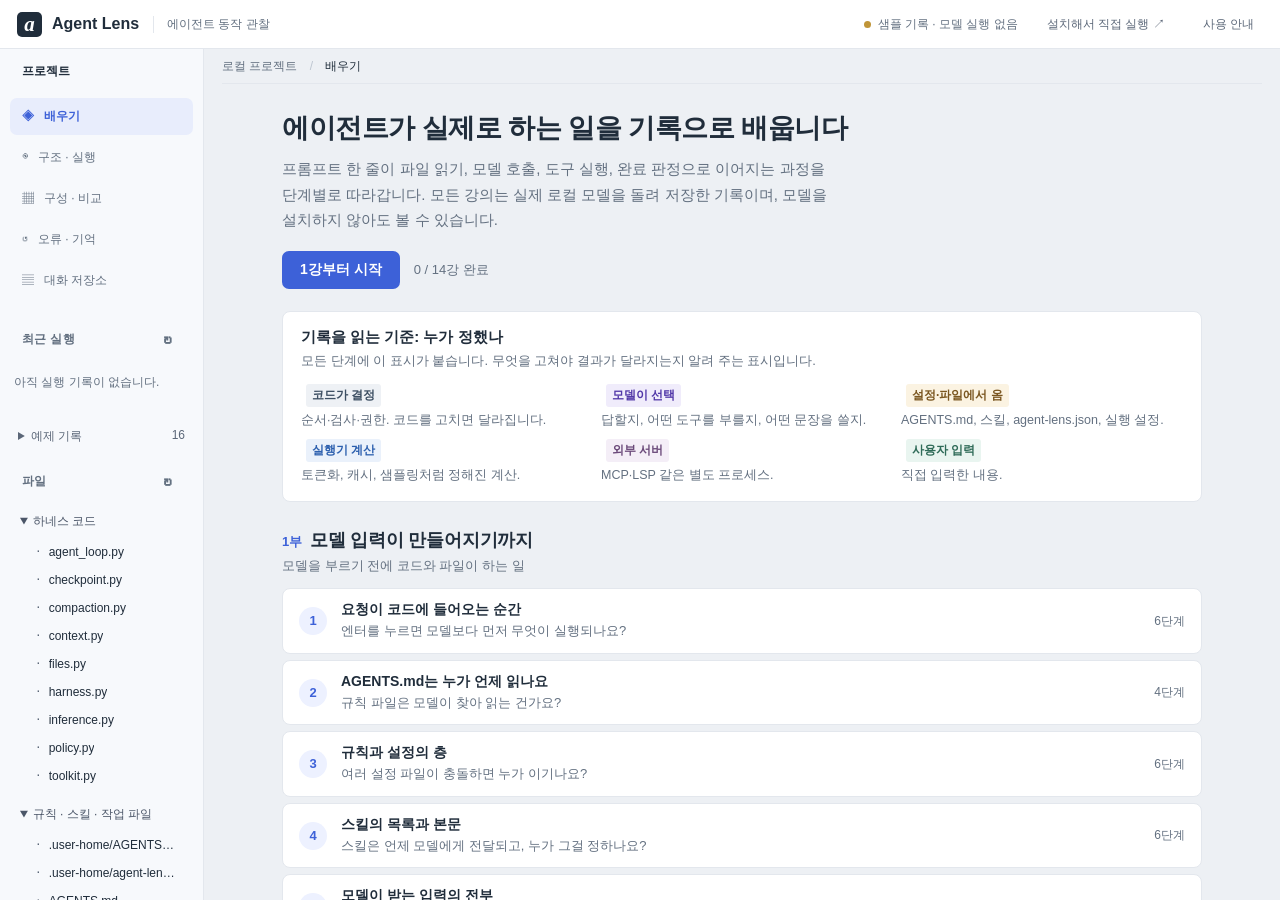
==== commit 95c9ae5b: "웹 데모 갱신: v0.6.1" ====
--- a/index.html
+++ b/index.html
@@ -120,7 +120,7 @@
           <form id="promptForm" class="composer">
             <p id="sampleComposerNote" class="samplenote hidden">
               샘플 보기 모드라 실행할 수 없습니다. 입력과 설정은 살펴볼 수 있으며,
-              직접 실행하려면 <code>Start-AgentLens.ps1</code>을 일반 모드로 시작하세요.
+              직접 실행하려면 <code>Start-AgentLens.cmd</code>를 일반 모드로 시작하세요.
             </p>
             <div class="modebar">
               <label for="agentMode">작업 방식</label
@@ -132,7 +132,8 @@
               </select>
             </div>
             <p id="modeNote" class="note">
-              한 대화에서 모델과 도구를 반복 호출합니다. 최대 8회 호출합니다.
+              한 대화에서 모델과 도구를 반복 호출합니다. 호출 한도는 기본 8회이고
+              agent-lens.json으로 바꿀 수 있습니다.
             </p>
             <label for="prompt">요청</label
             ><textarea
--- a/workbench.css
+++ b/workbench.css
@@ -644,7 +644,7 @@
   height: 25px;
   min-width: 25px;
   border-radius: 5px;
-  color: #68768b;
+  color: #5b6778;
 }
 .replay button:hover {
   background: #e4e9f2;
--- a/diagram.css
+++ b/diagram.css
@@ -337,7 +337,7 @@
 .message-labels span {
   font-size: 12px;
   background: #edf2f9;
-  color: #5e7695;
+  color: #5b6778;
   padding: 2px 5px;
   border-radius: 3px;
 }
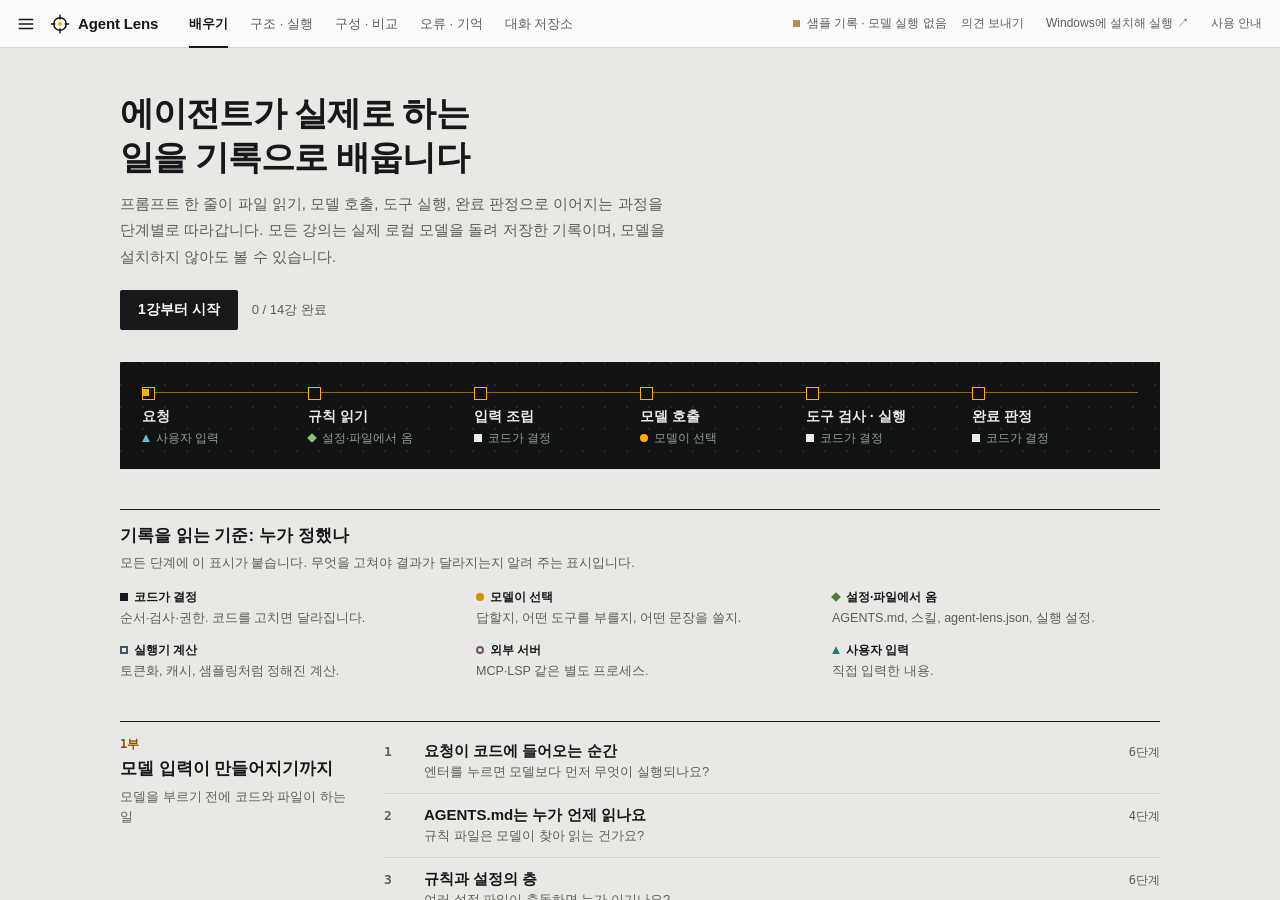
==== commit 11ace114: "웹 데모 갱신: v0.7.0" ====
--- a/index.html
+++ b/index.html
@@ -21,41 +21,50 @@
     <script src="lessons.js" defer></script>
     <script src="workbench.js" defer></script>
   </head>
-  <body>
+  <body class="demo">
     <header class="appbar">
-      <button id="menu" class="icon mobile" aria-label="프로젝트 열기">
-        ☰</button
-      ><a href="" class="brand"
-        ><span class="brandmark">a</span> Agent Lens <small>에이전트 동작 관찰</small></a
-      >
+      <button id="menu" class="icon" aria-label="기록과 파일 열기" title="기록과 파일">
+        <svg class="glyph" viewBox="0 0 16 16" aria-hidden="true"><path d="M1.5 3.5h13M1.5 8h13M1.5 12.5h13" /></svg>
+      </button>
+      <a href="" class="brand">
+        <svg class="brandmark" viewBox="0 0 24 24" aria-hidden="true">
+          <circle cx="12" cy="12" r="7.5" />
+          <path d="M12 1v5.5M12 17.5V23M1 12h5.5M17.5 12H23" />
+          <circle class="brandpoint" cx="12" cy="12" r="2.4" />
+        </svg>
+        Agent Lens
+      </a>
+      <nav class="mainnav" aria-label="화면">
+        <button data-view="lessons">배우기</button>
+        <button data-view="journey" class="active">구조 · 실행</button>
+        <button data-view="learn">구성 · 비교</button>
+        <button data-view="feedback">오류 · 기억</button>
+        <button data-view="memory">대화 저장소</button>
+      </nav>
+      <div id="activityBar" class="activitybar hidden" role="status"></div>
       <div class="connection">
         <i id="statusDot"></i><span id="connection">모델 확인 중</span>
       </div>
-      <a class="quiet demolink" href="https://github.com/paconal888-a11y/LLM-Agent-viewer" target="_blank" rel="noopener">설치해서 직접 실행 ↗</a>
+      <a
+        id="feedbackLink"
+        class="quiet feedbacklink"
+        href="https://github.com/paconal888-a11y/LLM-Agent-viewer/issues/new/choose"
+        target="_blank"
+        rel="noopener"
+        title="막힌 곳이나 제안을 GitHub에 공개로 남깁니다"
+        >의견 보내기</a
+      >
+      <a class="quiet demolink" href="https://github.com/paconal888-a11y/LLM-Agent-viewer" target="_blank" rel="noopener">Windows에 설치해 실행 ↗</a>
       <button id="help" class="quiet" title="사용 안내와 단축키 (?)">사용 안내</button>
     </header>
-    <div id="activityBar" class="activitybar hidden" role="status"></div>
     <div class="layout diagram-layout">
       <aside class="project" id="project">
         <div class="project-title">
-          <strong>프로젝트</strong
-          ><button
-            id="closeProject"
-            class="icon mobile"
-            aria-label="프로젝트 닫기"
-          >
-            ×
+          <strong>기록 · 파일</strong
+          ><button id="closeProject" class="icon" aria-label="기록과 파일 닫기">
+            <svg class="glyph" viewBox="0 0 16 16" aria-hidden="true"><path d="M3 3l10 10M13 3L3 13" /></svg>
           </button>
         </div>
-        <nav class="mainnav">
-          <button data-view="lessons">
-            ◈ <span>배우기</span></button
-          ><button data-view="journey" class="active">
-            ◉ <span>구조 · 실행</span></button
-          ><button data-view="learn">▦ <span>구성 · 비교</span></button>
-          <button data-view="feedback">↺ <span>오류 · 기억</span></button>
-          <button data-view="memory">▤ <span>대화 저장소</span></button>
-        </nav>
         <div class="treeheading">
           최근 실행
           <button
@@ -83,21 +92,136 @@
           <div id="toolList"></div>
         </details>
         <footer>
-          모델과 기록은 이 PC에 저장됩니다.<br />외부 API로 자동 전환하지
-          않습니다.
+          <span class="localonly"
+            >모델과 기록은 이 PC에 저장됩니다.<br />외부 API로 자동 전환하지
+            않습니다.</span
+          ><span class="demoonly"
+            >웹 데모는 저장된 기록만 재생합니다.<br />모델은 돌지 않습니다.</span
+          >
         </footer>
       </aside>
       <main class="main">
         <div class="workspacebar">
           <div class="breadcrumbs">
-            로컬 프로젝트 <span>/</span>
+            <span class="localonly">로컬 프로젝트</span><span class="demoonly">웹 데모</span> <span>/</span>
             <strong id="pageName">구조 · 실행</strong>
           </div>
-          <button id="newSession" class="quiet">＋ 새 대화</button>
         </div>
         <section id="lessonsView" class="view hidden" aria-label="배우기"></section>
         <section id="journeyView" class="view">
           <h1 class="visually-hidden">구조 · 실행</h1>
+          <section class="execution records-open" aria-label="전체 실행 과정">
+            <div class="sectionbar">
+              <h2>전체 구조 <span id="runStatus" class="status">대기</span></h2>
+              <div class="toolgroups">
+                <div class="toolgroup" role="group" aria-label="구조도 배율">
+                  <button id="zoomOut" class="quiet" aria-label="구조도 축소">−</button
+                  ><button id="zoomFit" class="quiet">전체 보기</button
+                  ><button id="zoomIn" class="quiet" aria-label="구조도 확대">＋</button>
+                </div>
+                <div class="toolgroup" role="group" aria-label="기록 보기">
+                  <button id="toggleRecords" class="quiet" title="실행 단계를 시간순 목록으로 펼칩니다">단계 목록</button
+                  ><button id="showInput" class="quiet" disabled title="선택한 시점에 모델이 받은 입력을 봅니다">모델 입력</button
+                  ><button id="openDetail" class="quiet" title="선택한 단계의 데이터와 실행 코드를 봅니다">코드 · 데이터</button
+                  ><button id="showAnswer" class="quiet" disabled>답변</button>
+                </div>
+                <div class="toolgroup" role="group" aria-label="분석">
+                  <button id="openLearning" class="quiet" title="예측 → 증거 확인 → 원인 설명 → 한 조건 수정 → 재검증 순서로 기록을 살펴봅니다">원인 찾기</button
+                  ><button id="export" class="quiet" disabled>내보내기</button>
+                </div>
+                <div class="toolgroup" role="group" aria-label="대화">
+                  <button id="newSession" class="quiet">새 대화</button>
+                </div>
+              </div>
+            </div>
+            <div class="diagram-caption">
+              <span id="diagramLocation"
+                >구성 요소를 선택하면 역할과 코드를 볼 수 있습니다.</span
+              ><label for="agentFocus" class="agentfocuslabel">관찰 대상</label
+              ><select
+                id="agentFocus"
+                class="hidden"
+                aria-label="관찰할 에이전트"
+              ></select
+              ><span class="stagelegend"><b></b>현재 위치<i></i>지나온 경로</span>
+            </div>
+            <div id="architecture" class="architecture"></div>
+            <div id="currentStep" class="currentstep">
+              <strong>실행 대기</strong
+              ><span>요청을 실행하거나 왼쪽 위 메뉴의 예제 기록을 선택하세요.</span>
+            </div>
+            <div class="route" id="route"></div>
+            <div id="connections" class="connections hidden"></div>
+            <div id="agentPanel" class="agentpanel hidden"></div>
+            <div id="controls" class="controls hidden">
+              <span id="controlState"></span>
+              <div>
+                <button id="next" class="secondary">다음 단계 →</button
+                ><button id="continue" class="secondary">계속 실행</button
+                ><button id="stop" class="quiet danger">중지</button>
+              </div>
+            </div>
+            <div class="replay">
+              <button id="first" aria-label="첫 단계"><svg class="glyph" viewBox="0 0 16 16" aria-hidden="true"><path d="M3.5 3v10M13 3 6 8l7 5" /></svg></button
+              ><button id="prev" aria-label="이전 단계"><svg class="glyph" viewBox="0 0 16 16" aria-hidden="true"><path d="M10.5 3 5 8l5.5 5" /></svg></button
+              ><button id="play" aria-label="기록 재생"><svg class="glyph solid when-stopped" viewBox="0 0 16 16" aria-hidden="true"><path d="M4 2.5v11L13.5 8z" /></svg><svg class="glyph solid when-playing" viewBox="0 0 16 16" aria-hidden="true"><path d="M4 2.5h3v11H4zM9 2.5h3v11H9z" /></svg></button
+              ><button id="nextEvent" aria-label="다음 기록"><svg class="glyph" viewBox="0 0 16 16" aria-hidden="true"><path d="M5.5 3 11 8l-5.5 5" /></svg></button
+              ><div class="scrub"><svg id="ribbon" aria-hidden="true"></svg><input
+                id="scrubber"
+                type="range"
+                min="0"
+                max="0"
+                value="0"
+                aria-label="기록 위치"
+              /></div><span id="position">0 / 0</span><button id="live" title="마지막 기록으로 이동합니다. 저장 기록 재생에서는 새 계산이 아닙니다">마지막 기록</button>
+            </div>
+            <div id="contextComposition" class="composition hidden"></div>
+            <div id="planPanel" class="planpanel hidden"></div>
+            <div class="eventtoolbar">
+              <input
+                id="eventSearch"
+                type="search"
+                placeholder="단계 이름 · 파일 · 도구 찾기"
+                aria-label="단계 검색"
+              /><select id="decisionFocus" aria-label="누가 정했는지로 거르기">
+                <option value="">전체 결정 주체</option>
+                <option value="model">모델이 선택</option>
+                <option value="code">코드가 결정</option>
+                <option value="config">설정·파일에서 옴</option>
+                <option value="runtime">실행기·외부 서버</option>
+                <option value="user">사용자 입력</option>
+              </select><span id="eventCount">기록 없음</span
+              ><input
+                id="bodySearch"
+                type="search"
+                placeholder="본문 검색 · 모델 입력 messages · 도구 결과 · 파일 원문"
+                aria-label="본문 검색"
+                title="제목이 아니라 모델 요청 messages·tools, 도구 결과, 파일 원문 안의 문자열을 찾습니다"
+              /><select id="bodySearchKind" aria-label="본문 검색 범위">
+                <option value="">전체 본문</option>
+                <option value="model.request">모델 요청 (messages · tools)</option>
+                <option value="tool.result">도구 결과</option>
+                <option value="file.decode">파일 원문</option>
+                <option value="model.response">모델 응답</option>
+              </select>
+            </div>
+            <div
+              id="bodySearchResults"
+              class="bodysearchresults hidden"
+              aria-live="polite"
+            ></div>
+            <div id="timeline" class="timeline">
+              <div class="empty">
+                <span class="emptyglyph">→</span>
+                <h3>위에서 요청을 실행하세요.</h3>
+                <p>
+                  입력 수신 → 파일 읽기 → 메시지 조립 → 모델 계산 → 도구 실행 →
+                  완료 검사.<br />실제로 거친 단계만 기록됩니다.
+                </p>
+              </div>
+            </div>
+          </section>
+          <aside class="rail" aria-label="설명과 상세">
           <section id="coach" class="coach hidden" aria-label="강의 안내" aria-live="polite"></section>
           <div id="sampleBanner" class="samplebanner hidden"></div>
           <div id="resumeBanner" class="resumebanner hidden" role="status"></div>
@@ -105,7 +229,7 @@
             <header>
               <span>현재 요청</span
               ><button id="editPrompt" class="quiet" title="이 실행의 요청·모드·하네스 구성·완료 조건·생성 설정을 입력란에 복원합니다">
-                이 실행의 입력 · 설정 가져오기 ↗
+                이 실행의 입력 · 설정 불러오기
               </button>
             </header>
             <p id="summaryPrompt"></p>
@@ -270,114 +394,50 @@
               </div>
             </details>
           </div>
-          <section class="execution" aria-label="전체 실행 과정">
-            <div class="sectionbar">
-              <h2>전체 구조 <span id="runStatus" class="status">대기</span></h2>
-              <div class="toolgroups">
-                <div class="toolgroup" role="group" aria-label="구조도 배율">
-                  <button id="zoomOut" class="quiet" aria-label="구조도 축소">−</button
-                  ><button id="zoomFit" class="quiet">전체 보기</button
-                  ><button id="zoomIn" class="quiet" aria-label="구조도 확대">＋</button>
-                </div>
-                <div class="toolgroup" role="group" aria-label="기록 보기">
-                  <button id="toggleRecords" class="quiet" title="실행 단계를 시간순 목록으로 펼칩니다">단계 목록</button
-                  ><button id="showInput" class="quiet" disabled title="선택한 시점에 모델이 받은 입력을 봅니다">모델 입력</button
-                  ><button id="openDetail" class="quiet" title="선택한 단계의 데이터와 실행 코드를 봅니다">코드 · 데이터</button
-                  ><button id="showAnswer" class="quiet" disabled>답변</button>
-                </div>
-                <div class="toolgroup" role="group" aria-label="분석">
-                  <button id="openLearning" class="quiet" title="예측 → 증거 확인 → 원인 설명 → 한 조건 수정 → 재검증 순서로 기록을 살펴봅니다">원인 찾기</button
-                  ><button id="export" class="quiet" disabled>내보내기</button>
-                </div>
-              </div>
-            </div>
-            <div class="diagram-caption">
-              <span id="diagramLocation"
-                >구성 요소를 선택하면 역할과 코드를 볼 수 있습니다.</span
-              ><label for="agentFocus" class="agentfocuslabel">관찰 대상</label
-              ><select
-                id="agentFocus"
-                class="hidden"
-                aria-label="관찰할 에이전트"
-              ></select
-              ><span>● 현재 위치 <i>— 연결 구조</i></span>
-            </div>
-            <div id="architecture" class="architecture"></div>
-            <div id="currentStep" class="currentstep">
-              <strong>실행 대기</strong
-              ><span>요청을 실행하거나 왼쪽 예제 기록을 선택하세요.</span>
-            </div>
-            <div class="route" id="route"></div>
-            <div id="connections" class="connections hidden"></div>
-            <div id="agentPanel" class="agentpanel hidden"></div>
-            <div id="controls" class="controls hidden">
-              <span id="controlState"></span>
-              <div>
-                <button id="next" class="secondary">다음 단계 →</button
-                ><button id="continue" class="secondary">계속 실행</button
-                ><button id="stop" class="quiet danger">중지</button>
-              </div>
-            </div>
-            <div class="replay">
-              <button id="first" aria-label="첫 단계">|‹</button
-              ><button id="prev" aria-label="이전 단계">‹</button
-              ><button id="play" aria-label="기록 재생">▶</button
-              ><button id="nextEvent" aria-label="다음 기록">›</button
-              ><input
-                id="scrubber"
-                type="range"
-                min="0"
-                max="0"
-                value="0"
-                aria-label="기록 위치"
-              /><span id="position">0 / 0</span><button id="live" title="마지막 기록으로 이동합니다. 저장 기록 재생에서는 새 계산이 아닙니다">마지막 기록</button>
-            </div>
-            <div id="contextComposition" class="composition hidden"></div>
-            <div id="planPanel" class="planpanel hidden"></div>
-            <div class="eventtoolbar">
-              <input
-                id="eventSearch"
-                type="search"
-                placeholder="단계 이름 · 파일 · 도구 찾기"
-                aria-label="단계 검색"
-              /><select id="decisionFocus" aria-label="누가 정했는지로 거르기">
-                <option value="">전체 결정 주체</option>
-                <option value="model">모델이 선택</option>
-                <option value="code">코드가 결정</option>
-                <option value="config">설정·파일에서 옴</option>
-                <option value="runtime">실행기·외부 서버</option>
-                <option value="user">사용자 입력</option>
-              </select><span id="eventCount">기록 없음</span
-              ><input
-                id="bodySearch"
-                type="search"
-                placeholder="본문 검색 · 모델 입력 messages · 도구 결과 · 파일 원문"
-                aria-label="본문 검색"
-                title="제목이 아니라 모델 요청 messages·tools, 도구 결과, 파일 원문 안의 문자열을 찾습니다"
-              /><select id="bodySearchKind" aria-label="본문 검색 범위">
-                <option value="">전체 본문</option>
-                <option value="model.request">모델 요청 (messages · tools)</option>
-                <option value="tool.result">도구 결과</option>
-                <option value="file.decode">파일 원문</option>
-                <option value="model.response">모델 응답</option>
-              </select>
-            </div>
-            <div
-              id="bodySearchResults"
-              class="bodysearchresults hidden"
-              aria-live="polite"
-            ></div>
-            <div id="timeline" class="timeline">
-              <div class="empty">
-                <span class="emptyglyph">→</span>
-                <h3>위에서 요청을 실행하세요.</h3>
-                <p>
-                  입력 수신 → 파일 읽기 → 메시지 조립 → 모델 계산 → 도구 실행 →
-                  완료 검사.<br />실제로 거친 단계만 기록됩니다.
-                </p>
-              </div>
-            </div>
-          </section>
+          <aside class="inspector" id="inspector">
+        <div class="inspectbar">
+          <strong>단계 상세</strong><span id="detailIndex"></span
+          ><button id="closeDetail" class="icon" aria-label="단계 상세 닫기">
+            ×
+          </button>
+        </div>
+        <div id="detailEmpty" class="inspectempty">
+          <span>⌖</span>
+          <h3>실행 기록을 선택하세요.</h3>
+          <p>
+            이 단계에서 바뀐 데이터와 실제 실행한 코드 줄을 함께 보여줍니다.
+          </p>
+          <div class="actorlegend">
+            <p><b>H</b> 하네스 · 입력 구성과 실행 제어</p>
+            <p><b>M</b> 모델 · 토큰과 행동 요청 생성</p>
+            <p><b>T</b> 도구 · 실제 작업 수행</p>
+          </div>
+        </div>
+        <div id="detailBody" class="hidden">
+          <div class="detailhead">
+            <span id="detailActor" class="pill"></span>
+            <span id="evidenceKind" class="evidence-kind"></span>
+            <span id="decisionKind" class="decision-kind"></span>
+            <h2 id="detailTitle"></h2>
+            <code id="detailKind"></code>
+            <code id="detailPath" class="storage-path hidden"></code>
+            <p id="detailExplanation"></p>
+            <p id="decisionNote" class="decision-note"></p>
+          </div>
+          <div id="componentNavigator" class="componentnav hidden"></div>
+          <div id="inputLinks" class="inputlinks hidden"></div>
+          <nav class="detailtabs">
+            <button data-detail="change" class="active">데이터 변화</button
+            ><button data-detail="code">실행 코드</button
+            ><button data-detail="input">모델 입력</button
+            ><button data-detail="values">전체 값</button
+            ><button data-detail="learn">원인 찾기</button>
+          </nav>
+          <div id="sourcePeek" class="sourcepeek hidden"></div>
+          <div id="detailContent" class="detailcontent"></div>
+        </div>
+      </aside>
+          </aside>
           <section id="answerPanel" class="answer hidden">
             <div class="sectionbar">
               <h2>최종 응답</h2>
@@ -388,6 +448,7 @@
           </section>
         </section>
         <section id="memoryView" class="view hidden">
+          <p class="demonote demoonly">웹 데모에서는 실행·저장·비교를 할 수 없습니다. 설명과 저장된 기록만 볼 수 있고, 직접 해 보려면 <a href="https://github.com/paconal888-a11y/LLM-Agent-viewer#%EC%8B%9C%EC%9E%91%ED%95%98%EA%B8%B0" target="_blank" rel="noopener">Windows PC에 설치</a>하세요.</p>
           <div class="pageintro">
             <div>
               <h1>대화 저장소</h1>
@@ -398,6 +459,7 @@
           <div id="memoryStorage"></div>
         </section>
         <section id="editorView" class="view hidden">
+          <p class="demonote demoonly">웹 데모에서는 실행·저장·비교를 할 수 없습니다. 설명과 저장된 기록만 볼 수 있고, 직접 해 보려면 <a href="https://github.com/paconal888-a11y/LLM-Agent-viewer#%EC%8B%9C%EC%9E%91%ED%95%98%EA%B8%B0" target="_blank" rel="noopener">Windows PC에 설치</a>하세요.</p>
           <div class="pageintro">
             <div>
               <p class="eyebrow" id="editorKind">PROJECT FILE</p>
@@ -433,6 +495,7 @@
           </p>
         </section>
         <section id="feedbackView" class="view hidden">
+          <p class="demonote demoonly">웹 데모에서는 실행·저장·비교를 할 수 없습니다. 설명과 저장된 기록만 볼 수 있고, 직접 해 보려면 <a href="https://github.com/paconal888-a11y/LLM-Agent-viewer#%EC%8B%9C%EC%9E%91%ED%95%98%EA%B8%B0" target="_blank" rel="noopener">Windows PC에 설치</a>하세요.</p>
           <div class="pageintro">
             <div>
               <p class="eyebrow">ERROR → FEEDBACK → NEXT CALL</p>
@@ -468,10 +531,11 @@
           </div>
         </section>
         <section id="learnView" class="view hidden">
+          <p class="demonote demoonly">웹 데모에서는 실행·저장·비교를 할 수 없습니다. 설명과 저장된 기록만 볼 수 있고, 직접 해 보려면 <a href="https://github.com/paconal888-a11y/LLM-Agent-viewer#%EC%8B%9C%EC%9E%91%ED%95%98%EA%B8%B0" target="_blank" rel="noopener">Windows PC에 설치</a>하세요.</p>
           <div class="pageintro">
             <div>
               <p class="eyebrow">READ · CHANGE · RUN</p>
-              <h1>구성 설명</h1>
+              <h1>구성 · 비교</h1>
               <p>
                 각 요소의 역할을 읽고, 파일을 바꾼 뒤 실행 기록으로 확인하세요.
               </p>
@@ -573,49 +637,6 @@
           </section>
         </section>
       </main>
-      <aside class="inspector" id="inspector">
-        <div class="inspectbar">
-          <strong>단계 상세</strong><span id="detailIndex"></span
-          ><button id="closeDetail" class="icon" aria-label="단계 상세 닫기">
-            ×
-          </button>
-        </div>
-        <div id="detailEmpty" class="inspectempty">
-          <span>⌖</span>
-          <h3>실행 기록을 선택하세요.</h3>
-          <p>
-            이 단계에서 바뀐 데이터와 실제 실행한 코드 줄을 함께 보여줍니다.
-          </p>
-          <div class="actorlegend">
-            <p><b>H</b> 하네스 · 입력 구성과 실행 제어</p>
-            <p><b>M</b> 모델 · 토큰과 행동 요청 생성</p>
-            <p><b>T</b> 도구 · 실제 작업 수행</p>
-          </div>
-        </div>
-        <div id="detailBody" class="hidden">
-          <div class="detailhead">
-            <span id="detailActor" class="pill"></span>
-            <span id="evidenceKind" class="evidence-kind"></span>
-            <span id="decisionKind" class="decision-kind"></span>
-            <h2 id="detailTitle"></h2>
-            <code id="detailKind"></code>
-            <code id="detailPath" class="storage-path hidden"></code>
-            <p id="detailExplanation"></p>
-            <p id="decisionNote" class="decision-note"></p>
-          </div>
-          <div id="componentNavigator" class="componentnav hidden"></div>
-          <div id="inputLinks" class="inputlinks hidden"></div>
-          <nav class="detailtabs">
-            <button data-detail="change" class="active">데이터 변화</button
-            ><button data-detail="code">실행 코드</button
-            ><button data-detail="input">모델 입력</button
-            ><button data-detail="values">전체 값</button
-            ><button data-detail="learn">원인 찾기</button>
-          </nav>
-          <div id="sourcePeek" class="sourcepeek hidden"></div>
-          <div id="detailContent" class="detailcontent"></div>
-        </div>
-      </aside>
     </div>
     <dialog id="guide">
       <div class="dialogbar">
@@ -626,16 +647,17 @@
         이 앱은 프롬프트가 실제 행동으로 이어지는 과정을 기록합니다. 모델의
         숨겨진 생각을 읽는 기능은 아닙니다.
       </p>
+      <p class="demoonly">웹 데모는 저장된 기록을 재생합니다. 실행·저장·비교는 Windows PC에 설치한 앱에서만 됩니다.</p>
       <ol>
         <li>
           <strong>배우기</strong> — 실제 기록을 단계별로 따라가는 강의입니다.
           모델을 설치하지 않아도 볼 수 있습니다.
         </li>
         <li>
-          <strong>기록 보기</strong> — 왼쪽 예제 기록을 직접 재생할 수도 있습니다.
+          <strong>기록 보기</strong> — 왼쪽 위 메뉴의 예제 기록을 직접 재생할 수도 있습니다.
           저장 기록과 지금 실행하는 계산을 구분해 표시합니다.
         </li>
-        <li>
+        <li class="localonly">
           <strong>실행</strong> — 예제를 선택하고 실행하세요. 하네스가 실제
           파일을 읽고 로컬 모델을 호출합니다.
         </li>
@@ -643,20 +665,20 @@
           <strong>따라가기</strong> — 단계나 재생 막대를 선택하세요.
           데이터·파일·코드가 같은 시점을 가리킵니다.
         </li>
-        <li>
+        <li class="localonly">
           <strong>멈추기</strong> — 실행 전에 단계 정지를 켜세요. 교육용은 실제
           forward 내부 관찰 지점에서도 멈춥니다. 빠른 실행기는 하네스 쪽에서
           멈춥니다.
         </li>
-        <li>
-          <strong>바꾸기</strong> — 왼쪽 파일을 열어 수정·검사·저장하세요. 다음
+        <li class="localonly">
+          <strong>바꾸기</strong> — 메뉴의 파일을 열어 수정·검사·저장하세요. 다음
           실행에서 변경을 확인할 수 있습니다.
         </li>
-        <li>
-          <strong>비교</strong> — 구성 설명의 비교 실험에서 실제 호출 수·입력
+        <li class="localonly">
+          <strong>비교</strong> — 구성 · 비교의 비교 실험에서 실제 호출 수·입력
           토큰·계산 시간을 확인하세요.
         </li>
-        <li>
+        <li class="localonly">
           <strong>모드</strong> — 작업 방식을 바꿔 지침·권한·예산·대화 분리의
           차이를 확인하세요. 구조도 위 에이전트 선택은 해당 대화의 마지막
           기록으로 이동합니다.
--- a/workbench.css
+++ b/workbench.css
@@ -1,15 +1,28 @@
 @charset "UTF-8";
 :root {
-  --bg: #f4f5f7;
-  --paper: #fff;
-  --ink: #202832;
-  --muted: #5b6778;
-  --line: #e3e7ed;
-  --blue: #3d61d8;
-  --soft: #edf1ff;
-  --green: #1d7058;
-  --mono: Consolas, "Cascadia Code", monospace;
-  font-family: "Segoe UI", "Malgun Gothic", sans-serif;
+  /* 틀과 읽는 칸 */
+  --bg: #e8e9e5;
+  --paper: #fbfbf9;
+  --panel: #f4f4f1;
+  --soft: #ecede8;
+  --ink: #16181a;
+  --muted: #5a5f5c;
+  --line: #d4d6d0;
+  --accent: #16181a;
+  --green: #1f6b50;
+  /* 구조도 화면 */
+  --stage: #101312;
+  --stage-2: #0b0d0c;
+  --stage-line: #2b302d;
+  --stage-ink: #e9ece6;
+  --stage-muted: #939a93;
+  --signal: #ffb000;
+  --signal-dim: #8d6a17;
+  --signal-ink: #8a5200;
+  --mono: "JetBrains Mono", "Cascadia Mono", "Cascadia Code", "SF Mono", Menlo, Consolas, "Malgun Gothic", "Apple SD Gothic Neo", "Noto Sans KR", monospace;
+  font-family:
+    "Pretendard Variable", Pretendard, -apple-system, BlinkMacSystemFont, "Segoe UI Variable Text", "Segoe UI",
+    "Apple SD Gothic Neo", "Noto Sans KR", "Malgun Gothic", sans-serif;
   color: var(--ink);
   background: var(--bg);
   font-size: 13px;
@@ -41,11 +54,11 @@
 input:focus-visible,
 textarea:focus-visible,
 summary:focus-visible {
-  outline: 2px solid var(--blue);
+  outline: 2px solid var(--accent);
   outline-offset: 3px;
 }
 a {
-  color: var(--blue);
+  color: var(--accent);
   text-decoration: none;
 }
 h1,
@@ -81,7 +94,7 @@
   gap: 20px;
   padding: 0 24px;
   border-bottom: 1px solid var(--line);
-  background: white;
+  background: var(--paper);
   position: sticky;
   top: 0;
   z-index: 20;
@@ -102,7 +115,7 @@
   place-items: center;
   width: 29px;
   height: 29px;
-  border-radius: 8px;
+  border-radius: 2px;
   font-size: 24px;
   font-family: Georgia, serif;
   font-style: italic;
@@ -127,7 +140,7 @@
   width: 7px;
   height: 7px;
   border-radius: 50%;
-  background: #c09538;
+  background: #b29046;
 }
 .connection i.ready {
   background: var(--green);
@@ -144,7 +157,7 @@
   top: 61px;
   height: calc(100vh - 61px);
   overflow: auto;
-  background: #f9fafc;
+  background: #fbfbfa;
   border-right: 1px solid var(--line);
   padding: 20px 12px 14px;
   display: flex;
@@ -169,13 +182,13 @@
   gap: 10px;
   text-align: left;
   padding: 10px 12px;
-  border-radius: 7px;
+  border-radius: 2px;
   color: var(--muted);
   font-size: 13px;
 }
 .mainnav button.active {
-  background: #e8edfc;
-  color: var(--blue);
+  background: #f2f3f1;
+  color: var(--accent);
   font-weight: 650;
 }
 .treeheading {
@@ -192,11 +205,11 @@
   font-size: 18px;
   width: 28px;
   height: 28px;
-  border-radius: 6px;
+  border-radius: 2px;
 }
 .icon:hover,
 .quiet:hover {
-  background: #e9edf5;
+  background: #eff0ee;
 }
 .filetree details {
   margin: 4px 0 8px;
@@ -205,7 +218,7 @@
   font-size: 12px;
   padding: 8px 10px;
   cursor: pointer;
-  color: #4b5668;
+  color: #5c6053;
 }
 .filetree button {
   display: flex;
@@ -225,20 +238,20 @@
 }
 .filetree button i {
   font-style: normal;
-  color: #5b6778;
+  color: #63685a;
   font: 11px var(--mono);
   flex-shrink: 0;
 }
 .filetree button:hover {
-  background: #eef1f6;
+  background: #f2f3f1;
 }
 .filetree button.selected {
-  background: #e8edfc;
-  color: var(--blue);
-  border-color: var(--blue);
+  background: #f2f3f1;
+  color: var(--accent);
+  border-color: var(--accent);
 }
 .filetree button.hit {
-  background: #e7f3ee;
+  background: #e8f2ee;
   color: var(--green);
   border-color: var(--green);
 }
@@ -255,13 +268,13 @@
   display: block;
   width: 100%;
   padding: 8px;
-  border-radius: 6px;
+  border-radius: 2px;
   text-align: left;
   font-size: 12px;
   line-height: 1.6;
 }
 .history button:hover {
-  background: #e9edf5;
+  background: #eff0ee;
 }
 .history button small {
   display: block;
@@ -272,7 +285,7 @@
   margin-top: auto;
   padding: 20px 12px 0;
   font-size: 12px;
-  color: #5b6778;
+  color: #63685a;
   line-height: 1.9;
 }
 .main {
@@ -293,7 +306,7 @@
 }
 .breadcrumbs span {
   padding: 0 9px;
-  color: #bdc5d0;
+  color: #c8cac3;
 }
 .breadcrumbs strong {
   font-weight: 550;
@@ -301,12 +314,12 @@
 }
 .quiet {
   padding: 7px 9px;
-  border-radius: 6px;
-  color: #5b6778;
+  border-radius: 2px;
+  color: #63685a;
   font-size: 12px;
 }
 .danger {
-  color: #b74045 !important;
+  color: #ab4c50 !important;
 }
 .pageintro {
   display: flex;
@@ -333,16 +346,15 @@
   padding: 5px 8px;
   white-space: nowrap;
   border: 1px solid var(--line);
-  border-radius: 5px;
-  font-size: 12px;
-  color: var(--muted);
-  background: white;
+  border-radius: 2px;
+  font-size: 12px;
+  color: var(--muted);
+  background: var(--paper);
 }
 .composer {
-  border: 1px solid #cdd5e4;
-  border-radius: 12px;
-  background: white;
-  box-shadow: 0 3px 8px #223b6504;
+  border: 1px solid #d9dbd6;
+  border-radius: 2px;
+  background: var(--paper);
   padding: 16px;
 }
 .composer > label {
@@ -366,17 +378,17 @@
   outline: 0;
 }
 .composer:focus-within {
-  border-color: #7590e4;
-  box-shadow: 0 0 0 3px #3d61d80b;
+  border-color: #aeb2a7;
+  box-shadow: 0 0 0 3px #4e52470b;
 }
 .draftinfo {
   font-size: 12px;
-  color: #5b6778;
+  color: #63685a;
   margin: 2px 0 12px;
   line-height: 1.6;
 }
 .composer-bottom {
-  border-top: 1px solid #edf0f5;
+  border-top: 1px solid #f1f2f0;
   padding-top: 12px;
   display: flex;
   align-items: center;
@@ -388,23 +400,23 @@
   align-items: center;
   gap: 6px;
   font-size: 12px;
-  color: #5f6a7c;
+  color: #63685a;
   line-height: 1.6;
 }
 .check input {
-  accent-color: var(--blue);
+  accent-color: var(--accent);
 }
 .primary {
-  background: var(--blue);
-  color: #fff;
-  border-radius: 7px;
+  background: var(--accent);
+  color: #ffffff;
+  border-radius: 2px;
   padding: 9px 14px;
   font-weight: 600;
   font-size: 12px;
   white-space: nowrap;
 }
 .primary:hover {
-  background: #3153c4;
+  background: #45483f;
 }
 .primary kbd {
   font: 11px var(--mono);
@@ -412,9 +424,9 @@
   margin-left: 10px;
 }
 .secondary {
-  background: white;
-  border: 1px solid #d7dde7;
-  border-radius: 6px;
+  background: var(--paper);
+  border: 1px solid #e0e1dd;
+  border-radius: 2px;
   padding: 7px 10px;
   font-size: 12px;
   white-space: nowrap;
@@ -433,20 +445,20 @@
 }
 .examples button {
   font-size: 12px;
-  background: #fff;
+  background: var(--paper);
   border: 1px solid var(--line);
   padding: 5px 8px;
-  border-radius: 5px;
-  color: #626f82;
+  border-radius: 2px;
+  color: #63685a;
 }
 .examples button:hover {
-  border-color: #9baee9;
-  color: var(--blue);
+  border-color: #c3c6be;
+  color: var(--accent);
 }
 .configuration {
-  background: #fafbfd;
+  background: #fcfcfb;
   border: 1px solid var(--line);
-  border-radius: 8px;
+  border-radius: 2px;
   margin-bottom: 26px;
 }
 .configuration summary {
@@ -476,13 +488,13 @@
   flex-direction: column;
   gap: 6px;
   font-size: 12px;
-  color: #5f6a7c;
+  color: #63685a;
 }
 .field select,
 .field input {
-  border: 1px solid #d5dce7;
-  border-radius: 6px;
-  background: white;
+  border: 1px solid #dfe0dc;
+  border-radius: 2px;
+  background: var(--paper);
   color: var(--ink);
   padding: 8px;
   min-width: 0;
@@ -536,30 +548,30 @@
   font-weight: 500;
   color: var(--muted);
   padding: 4px 7px;
-  border-radius: 4px;
-  background: #e7ebf1;
+  border-radius: 2px;
+  background: #ecedeb;
 }
 .status.running,
 .status.paused {
-  color: var(--blue);
-  background: #e8edfc;
+  color: var(--accent);
+  background: #f2f3f1;
 }
 .status.completed {
-  background: #e6f3ed;
+  background: #e7f2ed;
   color: var(--green);
 }
 .status.failed {
-  background: #fae9e9;
-  color: #ab3e46;
+  background: #f8ebeb;
+  color: #a0494f;
 }
 .route {
   display: grid;
   grid-template-columns: repeat(7, minmax(0, 1fr));
   gap: 0;
   padding: 15px 10px;
-  background: white;
+  background: var(--paper);
   border: 1px solid var(--line);
-  border-radius: 10px;
+  border-radius: 2px;
 }
 .routenode {
   min-width: 0;
@@ -569,7 +581,7 @@
   align-items: center;
   gap: 7px;
   font-size: 12px;
-  color: #5b6778;
+  color: #63685a;
   padding: 0 1px;
 }
 .routenode:not(:last-child):after {
@@ -586,33 +598,33 @@
   place-items: center;
   width: 25px;
   height: 25px;
-  border: 1px solid #e4e8ef;
-  border-radius: 7px;
-  font: 11px var(--mono);
-  background: #f9fafc;
+  border: 1px solid #eaebe8;
+  border-radius: 2px;
+  font: 11px var(--mono);
+  background: #fbfbfa;
 }
 .routenode.seen {
-  color: #657491;
+  color: #63685a;
 }
 .routenode.seen b {
-  background: #edf1fc;
-  border-color: #d4dcf6;
-  color: var(--blue);
+  background: #f5f5f4;
+  border-color: #e6e7e3;
+  color: var(--accent);
 }
 .routenode.current {
-  color: var(--blue);
+  color: var(--accent);
   font-weight: 700;
 }
 .routenode.current b {
-  background: var(--blue);
-  border-color: var(--blue);
+  background: var(--accent);
+  border-color: var(--accent);
   color: white;
-  box-shadow: 0 0 0 4px #e8edfc;
+  box-shadow: 0 0 0 4px #f2f3f1;
 }
 .routenode small {
   font: 11px var(--mono);
   height: 10px;
-  color: #5b6778;
+  color: #63685a;
 }
 .controls {
   display: flex;
@@ -620,14 +632,14 @@
   justify-content: space-between;
   margin-top: 12px;
   padding: 9px 11px;
-  border: 1px solid #d4dff9;
-  background: #edf2ff;
-  border-radius: 7px;
+  border: 1px solid #e7e8e5;
+  background: #f6f7f5;
+  border-radius: 2px;
   gap: 8px;
 }
 .controls > span {
   font-size: 12px;
-  color: var(--blue);
+  color: var(--accent);
 }
 .controls > div {
   display: flex;
@@ -643,11 +655,11 @@
   font: 14px var(--mono);
   height: 25px;
   min-width: 25px;
-  border-radius: 5px;
-  color: #5b6778;
+  border-radius: 2px;
+  color: #63685a;
 }
 .replay button:hover {
-  background: #e4e9f2;
+  background: #ebecea;
 }
 .replay button:last-child {
   font:
@@ -662,7 +674,7 @@
 .replay input {
   width: 100%;
   min-width: 35px;
-  accent-color: var(--blue);
+  accent-color: var(--accent);
   height: 3px;
 }
 .replay span {
@@ -674,28 +686,28 @@
 }
 .composition {
   padding: 10px 12px;
-  background: #fff;
+  background: var(--paper);
   border: 1px solid var(--line);
-  border-radius: 7px;
+  border-radius: 2px;
   margin-bottom: 12px;
 }
 .composition header {
   display: flex;
   justify-content: space-between;
   font-size: 12px;
-  color: #5b6778;
+  color: #63685a;
   margin-bottom: 8px;
 }
 .stackbar {
   height: 10px;
   display: flex;
   overflow: hidden;
-  border-radius: 3px;
+  border-radius: 2px;
   gap: 2px;
 }
 .stackbar button {
   min-width: 3px;
-  background: var(--blue);
+  background: var(--accent);
   padding: 0;
 }
 .stacklegend {
@@ -723,8 +735,8 @@
   width: 66%;
   padding: 8px 10px;
   border: 1px solid var(--line);
-  background: #fafbfd;
-  border-radius: 6px;
+  background: #fcfcfb;
+  border-radius: 2px;
   font-size: 12px;
 }
 .eventtoolbar > span {
@@ -752,7 +764,7 @@
 .chapter > summary:before {
   content: "›";
   font-size: 14px;
-  color: #5b6778;
+  color: #63685a;
   width: 10px;
 }
 .chapter[open] > summary:before {
@@ -760,9 +772,9 @@
 }
 .chapter > summary .chaptericon {
   font: 11px var(--mono);
-  background: #e7ebf2;
-  color: #5b6778;
-  border-radius: 5px;
+  background: #edeeeb;
+  color: #63685a;
+  border-radius: 2px;
   padding: 5px;
 }
 .chapter > summary small {
@@ -772,7 +784,7 @@
   color: var(--muted);
 }
 .chapterbody {
-  border-left: 1px solid #dce2ec;
+  border-left: 1px solid #e5e6e2;
   margin-left: 19px;
   padding-left: 12px;
 }
@@ -783,20 +795,19 @@
   align-items: center;
   text-align: left;
   border: 1px solid transparent;
-  border-radius: 7px;
+  border-radius: 2px;
   margin: 3px 0;
   padding: 9px 10px;
   gap: 9px;
   min-width: 0;
 }
 .event:hover {
-  background: white;
+  background: var(--paper);
   border-color: var(--line);
 }
 .event.selected {
-  background: #fff;
-  border-color: #bac9f4;
-  box-shadow: 0 2px 5px #324d8905;
+  background: var(--paper);
+  border-color: #d8dad4;
 }
 .event.selected:before {
   content: "";
@@ -804,7 +815,7 @@
   left: -16px;
   width: 5px;
   height: 5px;
-  background: var(--blue);
+  background: var(--accent);
   border: 2px solid var(--bg);
   border-radius: 50%;
   box-sizing: content-box;
@@ -816,21 +827,21 @@
   width: 21px;
   height: 21px;
   border: 1px solid var(--line);
-  background: #fff;
-  border-radius: 5px;
+  background: var(--paper);
+  border-radius: 2px;
   display: grid;
   place-items: center;
   font: 11px var(--mono);
   flex-shrink: 0;
-  color: #5b6778;
+  color: #63685a;
 }
 .event .actor.llm {
-  color: var(--blue);
-  background: #edf1ff;
+  color: var(--accent);
+  background: #f6f7f5;
 }
 .event .actor.tool {
   color: var(--green);
-  background: #ebf5ef;
+  background: #ecf4ef;
 }
 .event .eventtext {
   flex: 1;
@@ -846,7 +857,7 @@
 .event .eventsub {
   display: block;
   font: 11px var(--mono);
-  color: #5b6778;
+  color: #63685a;
   margin-top: 3px;
   overflow: hidden;
   white-space: nowrap;
@@ -854,37 +865,37 @@
   max-width: 100%;
 }
 .event .eventid {
-  color: #5b6778;
+  color: #63685a;
   font: 11px var(--mono);
   flex-shrink: 0;
 }
 /* 실패·경고 기록: 통과 기록과 같은 모양이면 완료 검사 실패가 보이지 않는다. */
 .event.status-error {
-  background: #fff4f2;
-  border-left: 3px solid #c0493a;
+  background: #fef5f3;
+  border-left: 3px solid #b35347;
 }
 .event.status-warning {
-  background: #fff9ec;
-  border-left: 3px solid #b8862b;
+  background: #fdf8ee;
+  border-left: 3px solid #aa8239;
 }
 .event .statusmark {
   display: inline-block;
   margin-left: 6px;
   padding: 0 5px;
-  border-radius: 3px;
+  border-radius: 2px;
   font-size: 12px;
   line-height: 16px;
   font-weight: 600;
   font-style: normal;
-  color: #fff;
-  background: #c0493a;
+  color: #ffffff;
+  background: #b35347;
   vertical-align: 1px;
 }
 .event.status-warning .statusmark {
-  background: #b8862b;
+  background: #aa8239;
 }
 .chapter.has-error > summary small {
-  color: #a83c2e;
+  color: #9c453a;
   font-weight: 600;
 }
 /* 실행 오류 한 화면 요약 */
@@ -899,13 +910,13 @@
   gap: 8px;
   align-items: start;
   padding: 7px 9px;
-  background: #fff;
+  background: var(--paper);
   border: 1px solid var(--line);
-  border-radius: 6px;
+  border-radius: 2px;
   font-size: 12px;
 }
 .diagnosis .diagrow span {
-  color: #5b6778;
+  color: #63685a;
 }
 .diagnosis .diagrow strong {
   font-weight: 550;
@@ -936,7 +947,7 @@
   font-weight: 600;
 }
 .trialtable tbody th {
-  color: #5b6778;
+  color: #63685a;
 }
 .diagheadline {
   font-size: 13px;
@@ -946,8 +957,8 @@
 }
 .diaglayer {
   border: 1px solid var(--line);
-  border-radius: 5px;
-  background: #fff;
+  border-radius: 2px;
+  background: var(--paper);
 }
 .diaglayer > summary {
   display: flex;
@@ -960,28 +971,28 @@
 .diaglayer > summary em {
   font-style: normal;
   font-size: 12px;
-  color: #fff;
-  background: #2f55c7;
-  border-radius: 3px;
+  color: #ffffff;
+  background: #45483f;
+  border-radius: 2px;
   padding: 1px 6px;
 }
 .diaglayer > summary span {
   margin-left: auto;
   font-size: 12px;
-  color: #5b6778;
+  color: #63685a;
 }
 .diaglayer[data-status="issue"] {
-  border-color: #c98a8a;
+  border-color: #c39090;
 }
 .diaglayer[data-status="issue"] > summary span {
-  color: #a32d2d;
+  color: #973939;
   font-weight: 600;
 }
 .diaglayer[data-status="attention"] > summary span {
-  color: #7a5620;
+  color: #715429;
 }
 .diaglayer[data-status="clear"] > summary span {
-  color: #2f6b58;
+  color: #356556;
 }
 .diaglayer .diagrow {
   border: 0;
@@ -989,10 +1000,10 @@
   border-radius: 0;
 }
 .diaglayer .diagrow[data-result="fail"] span {
-  color: #a32d2d;
+  color: #973939;
 }
 .diaglayer .diagrow[data-result="warn"] span {
-  color: #7a5620;
+  color: #715429;
 }
 .diagscope {
   font-size: 12px;
@@ -1008,13 +1019,13 @@
 }
 .diagraw > summary {
   cursor: pointer;
-  color: #5b6778;
+  color: #63685a;
 }
 .tokenstep {
   margin: 5px 0;
-  background: #fff;
+  background: var(--paper);
   border: 1px solid var(--line);
-  border-radius: 7px;
+  border-radius: 2px;
   overflow: hidden;
 }
 .tokenstep > summary {
@@ -1028,16 +1039,16 @@
 }
 .tokenstep > summary:before {
   content: "+";
-  color: #8e9aab;
+  color: #737868;
   font: 11px var(--mono);
 }
 .tokenstep[open] > summary:before {
   content: "−";
 }
 .tokenstep summary code {
-  background: #eef2fc;
-  border-radius: 4px;
-  color: var(--blue);
+  background: #f5f6f4;
+  border-radius: 2px;
+  color: var(--accent);
   padding: 4px 6px;
   font-size: 12px;
   max-width: 180px;
@@ -1054,14 +1065,14 @@
   text-align: center;
   padding: 45px 16px;
   color: var(--muted);
-  border: 1px dashed #d5dce7;
-  border-radius: 9px;
+  border: 1px dashed #dfe0dc;
+  border-radius: 2px;
   margin-top: 14px;
 }
 .empty h3 {
   font-weight: 550;
   font-size: 13px;
-  color: #68758b;
+  color: #63685a;
   margin-bottom: 10px;
 }
 .empty p {
@@ -1071,13 +1082,13 @@
   font-size: 28px;
   display: block;
   margin-bottom: 16px;
-  color: #a3b0c6;
+  color: #b6baaf;
 }
 .answer {
   margin-top: 21px;
-  background: white;
+  background: var(--paper);
   border: 1px solid var(--line);
-  border-radius: 10px;
+  border-radius: 2px;
   padding: 19px;
 }
 .answer #answer {
@@ -1094,10 +1105,10 @@
   margin-top: 16px;
   border-top: 1px solid var(--line);
   font: 11px var(--mono);
-  color: #5b6778;
+  color: #63685a;
 }
 .inspector {
-  background: white;
+  background: var(--paper);
   border-left: 1px solid var(--line);
   height: calc(100vh - 61px);
   position: sticky;
@@ -1116,7 +1127,6 @@
   position: sticky;
   top: 0;
   background: #ffffffed;
-  backdrop-filter: blur(8px);
   z-index: 5;
 }
 .inspectbar strong {
@@ -1133,12 +1143,12 @@
 }
 .inspectempty > span {
   font-size: 34px;
-  color: #b2bfd5;
+  color: #c5c8bf;
   display: block;
   margin-bottom: 25px;
 }
 .inspectempty h3 {
-  color: #4f5e76;
+  color: #65695c;
   margin-bottom: 14px;
   font-weight: 550;
 }
@@ -1155,7 +1165,7 @@
   font: 11px var(--mono);
   display: inline-block;
   width: 20px;
-  color: #5f729a;
+  color: #63685a;
 }
 .detailhead {
   padding: 23px 21px 17px;
@@ -1168,12 +1178,12 @@
 }
 .detailhead > code {
   font: 11px var(--mono);
-  color: #5b6778;
+  color: #63685a;
   overflow-wrap: anywhere;
 }
 .detailhead p {
   font-size: 12px;
-  color: #68758b;
+  color: #63685a;
   margin-top: 14px;
 }
 .detailtabs {
@@ -1189,8 +1199,8 @@
   border-bottom: 2px solid transparent;
 }
 .detailtabs button.active {
-  color: var(--blue);
-  border-bottom-color: var(--blue);
+  color: var(--accent);
+  border-bottom-color: var(--accent);
 }
 .detailcontent {
   padding: 21px;
@@ -1208,13 +1218,13 @@
   align-items: center;
   gap: 7px;
   font-size: 12px;
-  color: #5b6778;
+  color: #63685a;
   margin-bottom: 8px;
 }
 .datalabel i {
   width: 5px;
   height: 5px;
-  background: var(--blue);
+  background: var(--accent);
   border-radius: 2px;
 }
 .databox pre,
@@ -1222,30 +1232,30 @@
   white-space: pre-wrap;
   overflow-wrap: anywhere;
   font: 11px/1.85 var(--mono);
-  background: #f7f9fc;
-  border: 1px solid #e7ebf2;
-  border-radius: 7px;
+  background: #fafaf9;
+  border: 1px solid #edeeeb;
+  border-radius: 2px;
   padding: 12px;
   margin: 0;
   max-height: 400px;
   overflow: auto;
 }
 .direction {
-  color: #a3aec0;
+  color: #b3b7ac;
   font: 16px var(--mono);
   margin: 0 0 16px;
   text-align: center;
 }
 .sourcepath {
   font: 11px/1.8 var(--mono);
-  color: #5b6778;
+  color: #63685a;
   overflow-wrap: anywhere;
   margin-bottom: 10px;
 }
 .sourcecode {
-  background: #f8fafc;
-  border: 1px solid #e3e8f1;
-  border-radius: 7px;
+  background: #fafafa;
+  border: 1px solid #eaebe9;
+  border-radius: 2px;
   overflow: auto;
   max-height: 570px;
   padding: 8px 0;
@@ -1261,16 +1271,16 @@
   flex-shrink: 0;
   text-align: right;
   padding-right: 11px;
-  color: #5b6778;
+  color: #63685a;
   user-select: none;
 }
 .codeline > code {
   padding-right: 12px;
 }
 .codeline.hit {
-  background: #e1ecff;
-  color: #204ca8;
-  box-shadow: inset 2px 0 var(--blue);
+  background: #f0f1ef;
+  color: #383b33;
+  box-shadow: inset 2px 0 var(--accent);
 }
 .stackframes {
   display: grid;
@@ -1280,16 +1290,16 @@
 .stackframes button {
   font: 11px/1.6 var(--mono);
   text-align: left;
-  color: #5b6778;
+  color: #63685a;
   overflow-wrap: anywhere;
   padding: 6px 7px;
-  border-radius: 5px;
+  border-radius: 2px;
   border: 1px solid var(--line);
 }
 .stackframes button.selected {
-  border-color: #acbdec;
-  color: var(--blue);
-  background: #f1f5ff;
+  border-color: #cdd0c8;
+  color: var(--accent);
+  background: #f8f8f8;
 }
 .codeactions {
   display: flex;
@@ -1309,14 +1319,14 @@
 }
 .stat {
   border: 1px solid var(--line);
-  border-radius: 7px;
+  border-radius: 2px;
   padding: 11px;
   min-width: 0;
 }
 .stat strong {
   font: 18px var(--mono);
   display: block;
-  color: #3d557e;
+  color: #606457;
   overflow-wrap: anywhere;
 }
 .stat small {
@@ -1333,15 +1343,15 @@
   overflow: auto;
   border: 1px solid var(--line);
   padding: 10px;
-  border-radius: 7px;
-  background: #fafbfd;
+  border-radius: 2px;
+  background: #fcfcfb;
 }
 .tokenchip {
-  border: 1px solid #dce3f1;
-  border-radius: 5px;
+  border: 1px solid #e7e8e5;
+  border-radius: 2px;
   padding: 6px;
   min-width: 33px;
-  background: white;
+  background: var(--paper);
   font: 11px var(--mono);
   text-align: left;
   white-space: pre-wrap;
@@ -1349,21 +1359,21 @@
 .tokenchip small {
   display: block;
   font: 11px var(--mono);
-  color: #5b6778;
+  color: #63685a;
   margin-top: 4px;
 }
 .tokenchip.selected {
-  background: #edf2ff;
-  border-color: #8da7e9;
-  color: var(--blue);
+  background: #f6f7f5;
+  border-color: #bdc0b6;
+  color: var(--accent);
 }
 .tokenchip.user {
-  border-top: 2px solid #8fbead;
+  border-top: 2px solid #94b9ac;
 }
 .tokeninfo {
   font: 11px/1.8 var(--mono);
   margin: 9px 0 17px;
-  color: #5b6778;
+  color: #63685a;
   overflow-wrap: anywhere;
 }
 .heatgrid {
@@ -1377,11 +1387,11 @@
   aspect-ratio: 1;
   border-radius: 2px;
   min-width: 0;
-  background: #eef1f8;
+  background: #f3f4f2;
 }
 .matrixnote {
   font: 11px/1.8 var(--mono);
-  color: #5b6778;
+  color: #63685a;
   margin: 6px 0 18px;
 }
 .bars {
@@ -1395,7 +1405,7 @@
   gap: 9px;
   align-items: center;
   font: 11px var(--mono);
-  color: #5b6778;
+  color: #63685a;
 }
 .barrow code {
   overflow: hidden;
@@ -1404,32 +1414,32 @@
 }
 .bartrack {
   height: 7px;
-  background: #edf1f8;
-  border-radius: 3px;
+  background: #f3f3f2;
+  border-radius: 2px;
   overflow: hidden;
 }
 .barfill {
   height: 100%;
-  background: #718fe0;
-  border-radius: 3px;
+  background: #abafa2;
+  border-radius: 2px;
 }
 .filedescription,
 .learning-path {
   padding: 15px;
-  background: #edf2ff;
-  border: 1px solid #dce4fb;
-  border-radius: 8px;
+  background: #f6f7f5;
+  border: 1px solid #ecedea;
+  border-radius: 2px;
   margin-bottom: 20px;
 }
 .filedescription p,
 .learning-path p {
   font-size: 12px;
-  color: #617499;
+  color: #63685a;
 }
 .filedescription strong,
 .learning-path strong {
   font-size: 12px;
-  color: #466397;
+  color: #63685a;
 }
 .editbar {
   display: flex;
@@ -1450,9 +1460,9 @@
 }
 .codeeditor {
   display: flex;
-  background: #fff;
-  border: 1px solid #d7deea;
-  border-radius: 8px;
+  background: var(--paper);
+  border: 1px solid #e1e3de;
+  border-radius: 2px;
   height: 510px;
   overflow: hidden;
 }
@@ -1464,8 +1474,8 @@
   padding: 14px 10px;
   font: 11px/1.8 var(--mono);
   white-space: pre;
-  color: #5b6778;
-  background: #fafbfd;
+  color: #63685a;
+  background: #fcfcfb;
   border-right: 1px solid var(--line);
 }
 .codeeditor textarea {
@@ -1477,8 +1487,8 @@
   padding: 14px 12px;
   width: 100%;
   height: 100%;
-  background: #fff;
-  color: #38465c;
+  background: var(--paper);
+  color: #4c4f45;
   font: 11px/1.8 var(--mono);
   overflow: auto;
 }
@@ -1489,13 +1499,13 @@
   line-height: 1.8;
 }
 .notice.error {
-  color: #b33f4c;
+  color: #a74b55;
 }
 .diff {
   font: 11px/1.9 var(--mono);
   border: 1px solid var(--line);
-  border-radius: 7px;
-  background: white;
+  border-radius: 2px;
+  background: var(--paper);
   padding: 12px;
   white-space: pre-wrap;
   overflow-wrap: anywhere;
@@ -1503,12 +1513,12 @@
   overflow: auto;
 }
 .diff .added {
-  background: #e6f5ec;
-  color: #28704d;
+  background: #e7f4ec;
+  color: #2f694d;
 }
 .diff .removed {
-  background: #fbecef;
-  color: #a74454;
+  background: #faedf0;
+  color: #9d4e5b;
 }
 .componentcards {
   display: grid;
@@ -1516,9 +1526,9 @@
   gap: 12px;
 }
 .componentcard {
-  background: white;
+  background: var(--paper);
   border: 1px solid var(--line);
-  border-radius: 9px;
+  border-radius: 2px;
   padding: 17px;
   min-width: 0;
 }
@@ -1534,17 +1544,17 @@
 }
 .componentcard p {
   font-size: 12px;
-  color: #5b6778;
+  color: #63685a;
 }
 .componentcard details {
   margin: 12px 0;
   font-size: 12px;
-  color: #5b6778;
+  color: #63685a;
   line-height: 1.8;
 }
 .componentcard summary {
   cursor: pointer;
-  color: var(--blue);
+  color: var(--accent);
   font-size: 12px;
 }
 .componentcard details p {
@@ -1552,16 +1562,16 @@
 }
 .componentcard button {
   font-size: 12px;
-  color: var(--blue);
+  color: var(--accent);
   padding: 5px 0;
 }
 .componentcard .unavailable {
-  color: #5b6778;
+  color: #63685a;
 }
 .compare {
-  background: white;
+  background: var(--paper);
   border: 1px solid var(--line);
-  border-radius: 10px;
+  border-radius: 2px;
   padding: 19px;
   margin-top: 25px;
 }
@@ -1570,7 +1580,7 @@
 }
 .compareprogress {
   font-size: 12px;
-  color: var(--blue);
+  color: var(--accent);
   padding-top: 17px;
 }
 .comparison {
@@ -1581,7 +1591,7 @@
 }
 .comparison > div {
   border: 1px solid var(--line);
-  border-radius: 8px;
+  border-radius: 2px;
   padding: 13px;
   min-width: 0;
 }
@@ -1600,7 +1610,7 @@
   display: grid;
   grid-template-columns: 1fr auto;
   font: 11px/2.4 var(--mono);
-  color: #5b6778;
+  color: #63685a;
 }
 .comparison dt,
 .comparison dd {
@@ -1608,12 +1618,12 @@
 }
 .comparison button {
   font-size: 12px;
-  color: var(--blue);
+  color: var(--accent);
   margin-top: 10px;
 }
 .checks {
   font-size: 12px;
-  color: #5b6778;
+  color: #63685a;
   line-height: 2;
   margin-top: 14px;
 }
@@ -1623,25 +1633,24 @@
   left: 50%;
   transform: translateX(-50%);
   z-index: 100;
-  background: #263650;
+  background: #3c3f37;
   color: white;
-  border-radius: 8px;
+  border-radius: 2px;
   padding: 12px 20px;
   font-size: 12px;
-  box-shadow: 0 4px 16px #0002;
+  box-shadow: 0 4px 16px #00000022;
   max-width: 90vw;
   line-height: 1.7;
 }
 dialog {
   border: 1px solid var(--line);
-  border-radius: 12px;
+  border-radius: 2px;
   max-width: 580px;
   padding: 25px;
-  box-shadow: 0 10px 80px #15254330;
+  box-shadow: 0 10px 80px #191a1730;
 }
 dialog::backdrop {
-  background: #1a283750;
-  backdrop-filter: blur(3px);
+  background: #292b2650;
 }
 .dialogbar {
   display: flex;
@@ -1653,7 +1662,7 @@
 dialog li {
   font-size: 12px;
   line-height: 2;
-  color: #5b6778;
+  color: #63685a;
 }
 dialog li {
   margin-bottom: 12px;
@@ -1693,7 +1702,7 @@
     top: 61px;
     width: 420px;
     z-index: 40;
-    box-shadow: -10px 0 45px #22395520;
+    box-shadow: -10px 0 45px #21231e20;
   }
   .inspector.open {
     display: block;
@@ -1722,7 +1731,7 @@
     left: 0;
     width: 245px;
     z-index: 45;
-    box-shadow: 10px 0 35px #22395525;
+    box-shadow: 10px 0 35px #21231e25;
   }
   .project.open {
     display: flex;
@@ -1967,7 +1976,7 @@
   padding: 0;
   text-align: left;
   margin-bottom: 8px;
-  color: #2f55c7;
+  color: #45483f;
 }
 .sourcepeek .sourcecode {
   max-height: 130px;
@@ -1984,7 +1993,7 @@
 }
 .filecounts {
   font: 11px var(--mono);
-  color: #2f6b58;
+  color: #356556;
   flex-shrink: 0;
   margin-left: auto;
 }
@@ -1994,9 +2003,9 @@
 
 .requestsummary {
   padding: 14px 16px;
-  background: white;
+  background: var(--paper);
   border: 1px solid var(--line);
-  border-radius: 9px;
+  border-radius: 2px;
   margin-bottom: 24px;
 }
 .requestsummary header {
@@ -2018,7 +2027,7 @@
 }
 .requestsummary small {
   font: 11px/1.8 var(--mono);
-  color: #5b6778;
+  color: #63685a;
   display: block;
   margin-top: 10px;
 }
@@ -2040,13 +2049,13 @@
 }
 .registeredtools summary {
   font-size: 12px;
-  color: #5b6778;
+  color: #63685a;
   cursor: pointer;
   padding: 7px 0;
 }
 .registeredtools summary span {
   font: 11px var(--mono);
-  color: #5b6778;
+  color: #63685a;
   margin-left: 5px;
 }
 .registeredtools button {
@@ -2055,33 +2064,33 @@
   width: 100%;
   padding: 8px;
   border: 1px solid transparent;
-  border-radius: 6px;
+  border-radius: 2px;
 }
 .registeredtools button:hover {
-  background: #e8edf7;
+  background: #f0f1ee;
 }
 .registeredtools code {
   font: 11px var(--mono);
   display: block;
-  color: #5e759c;
+  color: #63685a;
 }
 .registeredtools small {
   font-size: 12px;
-  color: #5b6778;
+  color: #63685a;
 }
 .registeredtools button.active {
-  background: #e7f4ec;
-  border-color: #bddbc9;
+  background: #e8f3ec;
+  border-color: #c0d8ca;
 }
 
 .field textarea {
   font: 11px/1.7 var(--mono);
   width: 100%;
   padding: 10px;
-  border: 1px solid #d5dce7;
-  border-radius: 6px;
+  border: 1px solid #dfe0dc;
+  border-radius: 2px;
   resize: vertical;
-  background: white;
+  background: var(--paper);
   color: var(--ink);
   margin-bottom: 2px;
 }
@@ -2093,9 +2102,9 @@
   margin-top: 10px;
 }
 .connectioncard {
-  background: white;
+  background: var(--paper);
   border: 1px solid var(--line);
-  border-radius: 8px;
+  border-radius: 2px;
   padding: 11px;
   text-align: left;
   min-width: 0;
@@ -2103,7 +2112,7 @@
 .connectioncard strong {
   display: block;
   font: 11px var(--mono);
-  color: #536e9e;
+  color: #63685a;
 }
 .connectioncard small {
   font: 11px var(--mono);
@@ -2113,12 +2122,12 @@
 .connectioncard > span {
   font: 11px var(--mono);
   display: block;
-  color: #5b6778;
+  color: #63685a;
   margin-top: 6px;
 }
 .connectioncard.active {
-  border-color: #89aad3;
-  background: #f1f6ff;
+  border-color: #b0b4a8;
+  background: #f8f8f8;
 }
 .feedbackcontrols {
   display: flex;
@@ -2131,9 +2140,9 @@
   min-width: 0;
 }
 .repaircard {
-  background: white;
+  background: var(--paper);
   border: 1px solid var(--line);
-  border-radius: 9px;
+  border-radius: 2px;
   padding: 17px;
   margin-bottom: 18px;
 }
@@ -2150,12 +2159,12 @@
   gap: 12px;
 }
 .repairgrid > div:first-child pre {
-  background: #fff6f6;
-  border-color: #f0dce0;
+  background: #fef7f7;
+  border-color: #eedee1;
 }
 .repairgrid > div:last-child pre {
-  background: #f2f6ff;
-  border-color: #d9e2fa;
+  background: #f9f9f8;
+  border-color: #eaebe8;
 }
 .repairgrid pre {
   font-size: 12px;
@@ -2175,23 +2184,23 @@
   align-items: center;
   justify-content: space-between;
   padding: 10px;
-  background: #f6f9fc;
-  border: 1px solid #e2e8f1;
+  background: #f9f9f9;
+  border: 1px solid #eaebe8;
   width: 100%;
   text-align: left;
   margin: 7px 0;
-  border-radius: 6px;
+  border-radius: 2px;
   font-size: 12px;
 }
 .evidencebutton code {
-  color: var(--blue);
+  color: var(--accent);
   font-size: 12px;
 }
 .memoryaudit {
   padding: 18px;
   border: 1px solid var(--line);
-  border-radius: 9px;
-  background: white;
+  border-radius: 2px;
+  background: var(--paper);
   margin: 20px 0;
 }
 .memoryrow {
@@ -2211,29 +2220,29 @@
 }
 .pill.included {
   color: var(--green);
-  background: #e9f5ee;
-  border-color: #d0e6d9;
+  background: #eaf4ee;
+  border-color: #d2e4d9;
 }
 .pill.omitted {
-  color: #7a5620;
-  background: #fbf3e6;
-  border-color: #ebddc7;
+  color: #715429;
+  background: #f9f2e8;
+  border-color: #e7dccb;
 }
 .diagnostic {
-  background: #fff5ef;
-  border: 1px solid #efdccc;
+  background: #fdf5f1;
+  border: 1px solid #ebdcd0;
   padding: 13px;
-  border-radius: 7px;
+  border-radius: 2px;
   margin-bottom: 12px;
   overflow-wrap: anywhere;
 }
 .diagnostic strong {
   font: 11px/1.8 var(--mono);
-  color: #9c613c;
+  color: #926346;
 }
 .diagnostic p {
   font: 11px/1.8 var(--mono);
-  color: #7a5620;
+  color: #715429;
 }
 .streamnote {
   padding: 0 10px;
@@ -2266,8 +2275,8 @@
 }
 .planpanel {
   border: 1px solid var(--line);
-  border-radius: 8px;
-  background: white;
+  border-radius: 2px;
+  background: var(--paper);
   padding: 13px;
   margin-bottom: 15px;
 }
@@ -2289,7 +2298,7 @@
   gap: 8px;
   align-items: center;
   font-size: 12px;
-  color: #5b6778;
+  color: #63685a;
 }
 .planpanel > div > span {
   color: var(--green);
@@ -2306,12 +2315,12 @@
 }
 
 .samplebanner {
-  border: 1px solid #e5d9b7;
-  border-radius: 8px;
-  background: #fffaf0;
+  border: 1px solid #e0d7bc;
+  border-radius: 2px;
+  background: #fdfaf2;
   padding: 13px 16px;
   margin-bottom: 18px;
-  color: #6b4b10;
+  color: #624819;
 }
 .samplebanner strong {
   font-size: 12px;
@@ -2342,16 +2351,16 @@
   font-size: 12px;
   padding: 8px;
   border: 1px solid var(--line);
-  border-radius: 6px;
-  background: #f7f9fc;
+  border-radius: 2px;
+  background: #fafaf9;
   min-width: 0;
 }
 .agentpanel {
   margin: 16px 0;
   padding: 15px;
-  background: #f5f7fc;
-  border: 1px solid #d9e1f1;
-  border-radius: 9px;
+  background: #f9f9f8;
+  border: 1px solid #e6e7e3;
+  border-radius: 2px;
 }
 .agentpanel header {
   display: flex;
@@ -2370,15 +2379,15 @@
   display: block;
   width: 100%;
   padding: 12px;
-  background: white;
-  border: 1px solid #d4def0;
-  border-radius: 7px;
+  background: var(--paper);
+  border: 1px solid #e3e4e0;
+  border-radius: 2px;
   text-align: left;
   min-width: 0;
 }
 .agentcard.selected {
-  border-color: #668be0;
-  box-shadow: 0 0 0 2px #e3ebff;
+  border-color: #737868;
+  box-shadow: 0 0 0 2px #f1f2f0;
 }
 .agentcard strong {
   display: flex;
@@ -2392,14 +2401,14 @@
 }
 .agentcard small {
   display: block;
-  color: #5b6778;
+  color: #63685a;
   margin-top: 6px;
   font-size: 12px;
 }
 .agentcard p {
   margin-top: 8px;
   font-size: 12px;
-  color: #5b6778;
+  color: #63685a;
   line-height: 1.7;
   overflow-wrap: anywhere;
 }
@@ -2408,7 +2417,7 @@
   grid-template-columns: repeat(auto-fit, minmax(150px, 1fr));
   gap: 12px;
   position: relative;
-  border-top: 1px solid #b6c9ee;
+  border-top: 1px solid #d3d5cf;
   margin-top: 20px;
   padding-top: 16px;
 }
@@ -2417,13 +2426,13 @@
   position: absolute;
   width: 1px;
   height: 20px;
-  background: #b6c9ee;
+  background: #d3d5cf;
   top: -21px;
   left: 50%;
 }
 .agentpanel .agentfoot {
   font-size: 12px;
-  color: #4d668d;
+  color: #63685a;
   line-height: 1.8;
   margin: 12px 0 6px;
 }
@@ -2431,7 +2440,7 @@
   display: block;
   font-size: 12px;
   line-height: 1.8;
-  color: #5b6778;
+  color: #63685a;
 }
 @media (max-width: 800px) {
   .layout.reading {
@@ -2463,17 +2472,17 @@
   min-width: 180px;
   padding: 8px 10px;
   border: 1px solid var(--line);
-  background: #fafbfd;
-  border-radius: 6px;
+  background: #fcfcfb;
+  border-radius: 2px;
   font-size: 12px;
 }
 .eventtoolbar #bodySearchKind {
   padding: 7px 8px;
   border: 1px solid var(--line);
-  border-radius: 6px;
-  background: #fff;
-  font-size: 12px;
-  color: #5b6778;
+  border-radius: 2px;
+  background: var(--paper);
+  font-size: 12px;
+  color: #63685a;
 }
 .recordtray.searching #timeline {
   display: none;
@@ -2491,7 +2500,7 @@
   align-items: baseline;
   padding: 6px 8px 8px;
   font-size: 11px;
-  color: #5b6778;
+  color: #63685a;
   border-bottom: 1px solid var(--line);
   margin-bottom: 6px;
 }
@@ -2499,7 +2508,7 @@
   color: var(--ink);
 }
 .bodysearch-summary .warn {
-  color: #b74045;
+  color: #ab4c50;
 }
 .bodysearch-summary small {
   flex-basis: 100%;
@@ -2512,13 +2521,13 @@
   width: 100%;
   text-align: left;
   padding: 7px 8px;
-  border-radius: 6px;
+  border-radius: 2px;
   border: 1px solid transparent;
 }
 .bodyhit:hover,
 .bodyhit:focus-visible {
   background: var(--soft);
-  border-color: #cdd7f3;
+  border-color: #e1e2de;
 }
 .bodyhit-head {
   display: flex;
@@ -2529,7 +2538,7 @@
 }
 .bodyhit-head code {
   font: 11px var(--mono);
-  color: var(--blue);
+  color: var(--accent);
 }
 .bodyhit-head strong {
   font-weight: 600;
@@ -2537,14 +2546,14 @@
 .bodyhit-head small,
 .bodyhit-head em {
   font-size: 12px;
-  color: #5b6778;
+  color: #63685a;
   font-style: normal;
 }
 .bodyhit-snippet {
   display: block;
   margin-top: 3px;
   font: 11px var(--mono);
-  color: #4f5b6b;
+  color: #5f6456;
   white-space: pre-wrap;
   word-break: break-word;
   line-height: 1.6;
@@ -2560,12 +2569,12 @@
   padding-bottom: 8px;
 }
 .learninghead span {
-  color: #5b6778;
+  color: #63685a;
 }
 .learninghead small {
   flex-basis: 100%;
   font-size: 12px;
-  color: #5b6778;
+  color: #63685a;
 }
 .learningbody {
   display: grid;
@@ -2589,13 +2598,13 @@
   height: 20px;
   border-radius: 50%;
   background: var(--soft);
-  color: var(--blue);
+  color: var(--accent);
   font: 600 11px var(--mono);
 }
 .learningstep p {
   font-size: 12px;
   line-height: 1.8;
-  color: #4f5b6b;
+  color: #5f6456;
 }
 .learningstep p .evidence-kind {
   margin: 0 2px;
@@ -2609,17 +2618,17 @@
   margin-top: 6px;
   padding: 8px 10px;
   border: 1px solid var(--line);
-  border-radius: 6px;
+  border-radius: 2px;
   font-size: 12px;
   line-height: 1.6;
   resize: vertical;
-  background: #fafbfd;
+  background: #fcfcfb;
 }
 .learningstep small {
   display: block;
   margin-top: 4px;
   font-size: 12px;
-  color: #5b6778;
+  color: #63685a;
 }
 .learninglinks {
   display: flex;
@@ -2659,7 +2668,7 @@
   color: var(--ink);
 }
 .exportoptions input {
-  accent-color: var(--blue);
+  accent-color: var(--accent);
 }
 .exporttable {
   width: 100%;
@@ -2675,9 +2684,9 @@
   line-height: 1.6;
 }
 .exporttable thead th {
-  color: #5b6778;
+  color: #63685a;
   font-weight: 600;
-  background: #f7f8fb;
+  background: #f9f9f9;
 }
 .exporttable tbody th {
   font-weight: 600;
@@ -2687,14 +2696,14 @@
   display: inline-block;
   margin: 1px 4px 1px 0;
   padding: 1px 5px;
-  border-radius: 4px;
+  border-radius: 2px;
   background: var(--soft);
   font: 11px var(--mono);
   word-break: break-all;
 }
 .exportincludes {
   font-size: 12px;
-  color: #5b6778;
+  color: #63685a;
   line-height: 1.8;
   margin-top: 8px;
 }
--- a/diagram.css
+++ b/diagram.css
@@ -1,60 +1,4 @@
-/* 구조도가 중심인 작업 화면. 기록과 상세 패널은 필요할 때 연다. */
-:root {
-  --bg: #edf0f4;
-  --ink: #202d3b;
-  --muted: #637080;
-  font-size: 14px;
-}
-body {
-  overflow: hidden;
-}
-.appbar {
-  height: 49px;
-  padding: 0 17px;
-  background: #fff;
-}
-.brand {
-  font-size: 16px;
-}
-.brandmark {
-  width: 25px;
-  height: 25px;
-  font-size: 21px;
-  border-radius: 5px;
-}
-.layout {
-  height: calc(100dvh - 49px);
-  grid-template-columns: 204px minmax(0, 1fr) !important;
-  max-width: none;
-  align-items: stretch;
-}
-.has-activity .layout {
-  height: calc(100dvh - 91px);
-}
-.project {
-  position: relative;
-  top: 0;
-  height: 100%;
-  width: auto;
-  padding: 14px 10px;
-  background: #f7f9fc;
-}
-.main {
-  min-width: 0;
-  height: 100%;
-  overflow: auto;
-  padding: 0 18px 24px;
-  max-width: none !important;
-}
-.workspacebar {
-  height: 35px;
-  min-height: 35px;
-  margin: 0;
-  padding: 0;
-}
-.breadcrumbs {
-  font-size: 12px;
-}
+/* 작업 화면과 구조도의 세부 양식. */
 .eyebrow {
   display: none;
 }
@@ -82,25 +26,6 @@
 .primary {
   font-size: 12px;
 }
-.inspector {
-  display: none;
-  position: fixed;
-  top: 49px;
-  right: 0;
-  width: min(460px, 48vw);
-  height: calc(100dvh - 49px);
-  z-index: 40;
-  background: #fff;
-  border-left: 1px solid #c9d1dd;
-  box-shadow: -10px 0 30px #20304012;
-}
-.inspector.open {
-  display: block !important;
-}
-.has-activity .inspector {
-  top: 91px;
-  height: calc(100dvh - 91px);
-}
 #closeDetail {
   display: inline-grid !important;
 }
@@ -116,12 +41,12 @@
 }
 .evidence-kind {
   display: inline-block;
-  border-radius: 3px;
+  border-radius: 2px;
   padding: 3px 6px;
   margin-left: 5px;
   font-size: 12px;
-  color: #3b638e;
-  background: #edf4fc;
+  color: #393b33;
+  background: #f5f5f4;
 }
 .evidence-kind:empty,
 .decision-kind:empty,
@@ -130,38 +55,38 @@
 }
 .decision-kind {
   display: inline-block;
-  border-radius: 3px;
+  border-radius: 2px;
   padding: 3px 6px;
   margin-left: 5px;
   font-size: 12px;
   font-weight: 600;
-  color: #3d4f63;
-  background: #eef1f5;
+  color: #52564a;
+  background: #f2f2f1;
 }
 .decision-kind[data-owner="model"] {
-  color: #5238a8;
-  background: #f0ecfb;
+  color: #3f4239;
+  background: #f4f4f3;
 }
 .decision-kind[data-owner="config"] {
-  color: #7a5620;
-  background: #fbf3e2;
+  color: #715429;
+  background: #f9f2e4;
 }
 .decision-kind[data-owner="user"] {
-  color: #2f6b58;
-  background: #e9f5f0;
+  color: #356556;
+  background: #eaf4f0;
 }
 .decision-kind[data-owner="runtime"] {
-  color: #2c5fae;
-  background: #eaf1fb;
+  color: #3d4038;
+  background: #f3f3f2;
 }
 .decision-kind[data-owner="external"] {
-  color: #6b4a7a;
-  background: #f4eef7;
+  color: #64695b;
+  background: #f3f3f2;
 }
 .detailhead .decision-note {
   font-size: 12px;
   line-height: 1.7;
-  color: #5b6778;
+  color: #63685a;
   margin-top: 3px;
 }
 .decisionsummary {
@@ -181,18 +106,18 @@
   line-height: 1.6;
 }
 .decisionmap dt {
-  color: #5b6778;
+  color: #63685a;
 }
 .decisionmap dd {
   margin: 0;
 }
 .evidence-kind[data-evidence="diagnostic"] {
-  color: #826529;
-  background: #fff7e5;
+  color: #796232;
+  background: #fcf6e8;
 }
 .evidence-kind[data-evidence="missing"] {
-  color: #895b5b;
-  background: #fbefef;
+  color: #846060;
+  background: #faf0f0;
 }
 .inputlinks {
   margin: 0 20px 8px;
@@ -202,22 +127,22 @@
   flex-wrap: wrap;
 }
 .inputlinks small {
-  color: #5b6778;
+  color: #63685a;
   font-size: 12px;
 }
 .inspection-link {
   padding: 4px 7px;
   font-size: 12px;
-  border: 1px solid #ccdaeb;
-  background: #f4f8fe;
-  border-radius: 3px;
-  color: #315f99;
+  border: 1px solid #dcded9;
+  background: #f9f9f9;
+  border-radius: 2px;
+  color: #393b34;
   text-align: left;
   overflow-wrap: anywhere;
 }
 .inspection-link:hover {
-  border-color: #6d94c4;
-  background: #eaf2ff;
+  border-color: #565a4e;
+  background: #f5f5f4;
 }
 .input-snapshot > header {
   display: grid;
@@ -227,7 +152,7 @@
   font-size: 15px;
 }
 .input-snapshot > header span {
-  color: #5b6778;
+  color: #63685a;
   font-size: 12px;
 }
 .input-navigation {
@@ -245,33 +170,33 @@
 .input-stats span {
   display: grid;
   gap: 5px;
-  background: #f4f7fb;
+  background: #f8f8f7;
   padding: 8px 5px;
   text-align: center;
   font-size: 12px;
-  color: #5b6778;
-  border-radius: 4px;
+  color: #63685a;
+  border-radius: 2px;
 }
 .input-stats b {
   font: 15px var(--mono);
-  color: #324d70;
+  color: #53574b;
 }
 .input-audit {
   padding: 6px 0 10px;
-  color: #5b6778;
+  color: #63685a;
   font-size: 12px;
 }
 .input-diff {
   padding: 9px;
-  background: #f8fafd;
-  border: 1px solid #d7e1ed;
-  border-radius: 4px;
+  background: #fbfbfa;
+  border: 1px solid #e3e4e0;
+  border-radius: 2px;
   margin-bottom: 16px;
 }
 .input-diff > summary,
 .input-tools > summary {
   cursor: pointer;
-  color: #385a86;
+  color: #353831;
   font-size: 12px;
 }
 .input-diff .note {
@@ -281,12 +206,12 @@
   display: flex;
   gap: 10px;
   padding: 4px 0 8px;
-  color: #66768b;
+  color: #63685a;
   font-size: 12px;
 }
 .input-change {
   padding: 6px 0;
-  border-top: 1px solid #dfe7f1;
+  border-top: 1px solid #e9eae6;
 }
 .input-change > summary {
   display: flex;
@@ -295,17 +220,17 @@
   font-size: 12px;
 }
 .change-added {
-  color: #24815d;
+  color: #2d785b;
 }
 .change-removed {
-  color: #a45454;
+  color: #9c5c5c;
 }
 .change-changed {
-  color: #7a5620;
+  color: #715429;
 }
 .input-message {
-  border: 1px solid #d9e2ee;
-  border-radius: 4px;
+  border: 1px solid #e4e5e2;
+  border-radius: 2px;
   margin: 8px 0;
   padding: 9px;
 }
@@ -317,13 +242,13 @@
   align-items: center;
 }
 .input-message > summary code {
-  color: #5b6778;
+  color: #63685a;
   font-size: 12px;
 }
 .input-message > summary span {
   margin-left: auto;
   font-size: 12px;
-  color: #5b6778;
+  color: #63685a;
 }
 .input-message[open] > summary {
   margin-bottom: 10px;
@@ -336,10 +261,10 @@
 }
 .message-labels span {
   font-size: 12px;
-  background: #edf2f9;
-  color: #5b6778;
+  background: #f3f4f2;
+  color: #63685a;
   padding: 2px 5px;
-  border-radius: 3px;
+  border-radius: 2px;
 }
 .input-origins {
   display: flex;
@@ -349,7 +274,7 @@
 }
 .input-origins > small {
   font-size: 12px;
-  color: #5b6778;
+  color: #63685a;
 }
 .input-tools {
   padding: 10px 0;
@@ -361,7 +286,7 @@
 .input-empty p {
   font-size: 12px;
   line-height: 1.8;
-  color: #5b6778;
+  color: #63685a;
 }
 .input-view .detailhead {
   padding-top: 10px;
@@ -380,12 +305,12 @@
 .message-fragment {
   margin: 6px 0;
   padding: 6px;
-  border-left: 2px solid #b9cce5;
-  background: #f8faff;
+  border-left: 2px solid #d0d2cc;
+  background: #fcfcfb;
 }
 .message-fragment > summary,
 .message-json > summary {
-  color: #52729b;
+  color: #63685a;
   font-size: 12px;
   cursor: pointer;
 }
@@ -407,24 +332,13 @@
 .sourcepeek {
   font-size: 12px;
 }
-.activitybar {
-  height: 42px;
-  display: flex;
-  align-items: center;
-  gap: 12px;
-  padding: 0 18px;
-  background: #fff4d9;
-  color: #714e13;
-  border-bottom: 1px solid #e8d6aa;
-  font-size: 12px;
-}
 .activitybar strong {
   white-space: nowrap;
 }
 .activitybar button {
-  background: #fff;
-  border: 1px solid #d8c7a0;
-  border-radius: 4px;
+  background: var(--paper);
+  border: 1px solid #d2c5a6;
+  border-radius: 2px;
   padding: 4px 11px;
   white-space: nowrap;
 }
@@ -438,18 +352,7 @@
   width: 7px;
   height: 7px;
   border-radius: 50%;
-  background: #a17b2c;
-}
-.diagram-layout .main {
-  overflow: hidden;
-  padding: 0 14px 10px;
-}
-#journeyView {
-  height: calc(100% - 35px);
-  display: flex;
-  flex-direction: column;
-  gap: 8px;
-  min-height: 0;
+  background: #957738;
 }
 #journeyView .pageintro {
   display: none;
@@ -459,7 +362,7 @@
   margin: 0;
   min-height: 29px;
   font-size: 12px;
-  border-radius: 4px;
+  border-radius: 2px;
 }
 #journeyView .samplebanner p,
 #journeyView .samplebanner small {
@@ -468,8 +371,8 @@
 #journeyView .requestsummary {
   margin: 0;
   padding: 8px 12px;
-  border-radius: 5px;
-  background: #fff;
+  border-radius: 2px;
+  background: var(--paper);
   box-shadow: none;
 }
 #journeyView .requestsummary p {
@@ -525,7 +428,7 @@
 }
 #journeyView .composer {
   padding: 10px 12px;
-  border-radius: 5px;
+  border-radius: 2px;
   box-shadow: none;
 }
 #journeyView .composer textarea {
@@ -565,28 +468,16 @@
 }
 #journeyView .examples button {
   padding: 4px 7px;
-  border-radius: 4px;
+  border-radius: 2px;
   font-size: 12px;
 }
 #journeyView .configuration {
   margin: 0;
-  border-radius: 4px;
+  border-radius: 2px;
 }
 #journeyView .configuration summary {
   padding: 7px 11px;
 }
-#journeyView .configuration[open] {
-  position: absolute;
-  top: 40px;
-  right: 12px;
-  width: min(570px, 95%);
-  max-height: 75vh;
-  overflow: auto;
-  z-index: 25;
-  background: #fff;
-  border: 1px solid #bbc8db;
-  box-shadow: 0 12px 38px #22354d22;
-}
 .configbody p,
 .configbody .check {
   font-size: 12px;
@@ -594,52 +485,9 @@
 .configbody .field {
   font-size: 12px;
 }
-#journeyView .execution {
-  flex: 1;
-  min-height: 0;
-  display: flex;
-  flex-direction: column;
-  gap: 0;
-  padding: 0;
-  margin: 0;
-  background: none;
-  border: 0;
-}
-.execution > .sectionbar {
-  flex-wrap: wrap;
-  gap: 2px 12px;
-  min-height: 33px;
-  height: auto;
-  margin: 0;
-  padding: 0 2px;
-}
-.execution .sectionbar h2 {
-  white-space: nowrap;
-  font-size: 13px;
-}
-.execution .sectionbar > div {
-  display: flex;
-  align-items: center;
-  gap: 3px;
-}
-.execution .sectionbar button {
-  padding: 4px 7px;
-  font-size: 12px;
-}
 #showAnswer.ready {
-  color: #187554;
-  background: #e6f3ed;
-  border-radius: 4px;
-}
-.diagram-caption {
-  display: flex;
-  gap: 12px;
-  align-items: center;
-  justify-content: space-between;
-  min-height: 24px;
-  padding: 1px 7px 5px;
-  font-size: 12px;
-  color: #456ba7;
+  color: var(--ink);
+  font-weight: 650;
 }
 .diagram-caption > span:first-child {
   flex: 1;
@@ -647,13 +495,6 @@
   overflow: hidden;
   text-overflow: ellipsis;
 }
-.diagram-caption select {
-  max-width: 180px;
-  padding: 2px 5px;
-  font-size: 12px;
-  border: 1px solid #d1dbe7;
-  border-radius: 3px;
-}
 .componentnav {
   margin: 0 20px 8px;
   display: grid;
@@ -661,162 +502,16 @@
 }
 .componentnav label {
   font-size: 12px;
-  color: #65758a;
+  color: #63685a;
 }
 .componentnav select {
   width: 100%;
   padding: 6px;
-  border: 1px solid #d2dae6;
-  border-radius: 4px;
-  font-size: 12px;
-  background: #f8faff;
-  color: #2e4e7c;
-}
-.diagram-caption > span:last-child {
-  white-space: nowrap;
-  color: #2f55c7;
-  font-size: 12px;
-}
-.diagram-caption i {
-  font-style: normal;
-  color: #5b6778;
-  padding-left: 10px;
-}
-.architecture {
-  flex: 1;
-  min-height: 0;
-  position: relative;
-  overflow: hidden;
-  border: 1px solid #ced6e0;
-  border-radius: 6px 6px 0 0;
-  background: #fff;
-}
-.architecture > svg {
-  display: block;
-  width: 100%;
-  height: 100%;
-  touch-action: none;
-  user-select: none;
-}
-.arch-group rect {
-  fill: #f7f9fc;
-  stroke: #dbe2eb;
-  stroke-width: 1;
-}
-.group-title {
-  font-size: 16px;
-  font-weight: 650;
-  fill: #47586c;
-}
-.group-sub {
-  font-size: 12px;
-  fill: #7b8795;
-}
-.arch-edges path {
-  stroke: #c0ccda;
-  stroke-width: 1.3;
-}
-#arch-arrow path {
-  fill: #b5c2d2;
-}
-#arch-hot-arrow path {
-  fill: #326cd4;
-}
-.arch-edges path.current {
-  stroke: #326cd4;
-  stroke-width: 2.5;
-}
-.arch-node {
-  cursor: pointer;
-  outline: none;
-}
-.arch-node rect {
-  fill: #fff;
-  stroke: #cbd5e1;
-  stroke-width: 1;
-  transition:
-    fill 0.15s,
-    stroke 0.15s;
-}
-.arch-node:hover rect {
-  fill: #f2f6fd;
-  stroke: #7995c2;
-}
-.arch-node:focus-visible rect {
-  fill: #f2f6fd;
-  stroke: #2f55c7;
-  stroke-width: 2.5;
-}
-.arch-compact .arch-node:not(.current) .node-meta,
-.arch-compact .model-stage,
-.arch-compact .group-sub {
-  display: none;
-}
-.arch-compact .arch-node.current .node-meta {
-  font-size: 13px;
-}
-.arch-node.related rect {
-  stroke: #6688cb;
-  fill: #edf3ff;
-  stroke-width: 1.7;
-}
-.arch-node .node-title {
-  font-size: 16px;
-  font-weight: 600;
-  fill: #253951;
-}
-.arch-node .node-meta {
-  font-size: 11.5px;
-  fill: #687a90;
-}
-.arch-node .node-dot {
-  fill: #d8e0ea;
-}
-.arch-node.visited .node-dot {
-  fill: #89a7c3;
-}
-.arch-node.current rect {
-  fill: #edf4ff;
-  stroke: #326cd4;
-  stroke-width: 2;
-}
-.arch-node.current .node-dot {
-  fill: #326cd4;
-}
-.arch-node.current .node-meta {
-  fill: #2c5fae;
-  font-weight: 600;
-}
-.arch-node.unavailable rect {
-  fill: #f6f7f9;
-  stroke: #dce1e8;
-  stroke-dasharray: 3 3;
-}
-.arch-node.unavailable .node-title {
-  fill: #8a94a0;
-}
-.arch-node.unavailable .node-meta {
-  fill: #8a94a0;
-}
-.model-stage {
-  font-size: 11px;
-  fill: #8a96a6;
-}
-.arch-pulse {
-  pointer-events: none;
-}
-.arch-pulse circle {
-  fill: #326cd4;
-  stroke: #fff;
-  stroke-width: 2;
-}
-.currentstep {
-  background: #fff;
-  border: 1px solid #ced6e0;
-  border-top: 0;
-  border-radius: 0 0 5px 5px;
-  min-height: 72px;
-  padding: 7px 12px;
+  border: 1px solid #dddeda;
+  border-radius: 2px;
+  font-size: 12px;
+  background: #fcfcfb;
+  color: #30322b;
 }
 .stepheading {
   display: flex;
@@ -833,7 +528,7 @@
 }
 .stepnumber {
   font: 11px var(--mono);
-  color: #5b6778;
+  color: #63685a;
 }
 .steptransfer {
   display: grid;
@@ -850,7 +545,7 @@
   gap: 8px;
 }
 .steptransfer small {
-  color: #5b6778;
+  color: #63685a;
   flex-shrink: 0;
   font-size: 12px;
 }
@@ -859,30 +554,12 @@
   text-overflow: ellipsis;
   white-space: nowrap;
   font-family: var(--mono);
-  color: #405574;
+  color: #5c6054;
 }
 .steptransfer b {
-  color: #2f55c7;
+  color: #45483f;
   font-weight: 400;
-}
-.execution .replay {
-  min-height: 37px;
-  margin: 0;
-  padding: 4px 0;
-  border: 0;
-  background: transparent;
-}
-.replay > button {
-  font-size: 12px;
-}
-.execution .controls {
-  margin: 5px 0 0;
-  padding: 5px 10px;
-  min-height: 34px;
-  background: #eaf1fc;
-  border-radius: 4px;
-}
-.controls button {
+}.controls button {
   padding: 4px 9px;
   font-size: 12px;
 }
@@ -894,23 +571,10 @@
 .diagram-layout #answerPanel {
   display: none !important;
 }
-.recordtray {
-  display: none;
-  height: 190px;
-  flex-shrink: 0;
-  overflow: auto;
-  background: #fff;
-  border: 1px solid #cfd7e2;
-  border-radius: 5px;
-  margin-top: 4px;
-}
-.records-open .recordtray {
-  display: block;
-}
 .recordtray .eventtoolbar {
   margin: 0;
   padding: 7px 10px;
-  background: #f7f9fc;
+  background: #fafaf9;
   position: sticky;
   top: 0;
   z-index: 2;
@@ -937,133 +601,6 @@
   line-height: 1.8;
   font-size: 13px;
 }
-@media (min-width: 1700px) {
-  .layout {
-    grid-template-columns: 220px minmax(0, 1fr) !important;
-  }
-  .diagram-layout .main {
-    padding: 0 24px 12px;
-  }
-  .inspector {
-    width: 490px;
-  }
-}
-@media (min-width: 1000px) {
-  .layout:has(.inspector.open) {
-    grid-template-columns: minmax(0, 1fr) 420px !important;
-  }
-  .layout:has(.inspector.open) > .project {
-    display: none;
-  }
-  /* 상세를 보는 동안에도 메뉴·예제 기록·파일 트리에 한 번에 갈 수 있게 한다. */
-  body:has(.inspector.open) #menu,
-  .layout:has(.inspector.open) > .project .mobile {
-    display: inline-grid !important;
-    place-items: center;
-  }
-  .layout:has(.inspector.open) > .project.open {
-    display: flex;
-    position: fixed;
-    left: 0;
-    top: 49px;
-    width: 245px;
-    height: calc(100dvh - 49px);
-    z-index: 45;
-    box-shadow: 10px 0 30px #20304022;
-  }
-  .has-activity .layout:has(.inspector.open) > .project.open {
-    top: 91px;
-    height: calc(100dvh - 91px);
-  }
-  .layout > .inspector.open {
-    position: relative;
-    top: auto;
-    right: auto;
-    width: auto;
-    height: 100%;
-    box-shadow: none;
-  }
-}
-@media (min-width: 1366px) {
-  .layout:has(.inspector.open) {
-    grid-template-columns: 190px minmax(0, 1fr) 420px !important;
-  }
-  .layout:has(.inspector.open) > .project,
-  .layout:has(.inspector.open) > .project.open {
-    display: flex;
-    position: relative;
-    top: 0;
-    left: auto;
-    width: auto;
-    height: 100%;
-    box-shadow: none;
-  }
-  body:has(.inspector.open) #menu,
-  .layout:has(.inspector.open) > .project .mobile {
-    display: none !important;
-  }
-}
-@media (max-width: 800px) {
-  .layout {
-    display: block !important;
-  }
-  .project {
-    display: none;
-    position: fixed;
-    left: 0;
-    top: 49px;
-    width: 245px;
-    height: calc(100dvh - 49px);
-    z-index: 45;
-  }
-  .has-activity .project {
-    top: 91px;
-    height: calc(100dvh - 91px);
-  }
-  .project.open {
-    display: flex;
-  }
-  .main {
-    width: 100%;
-    padding: 0 10px 12px;
-  }
-  .diagram-layout .main {
-    padding: 0 7px 7px;
-  }
-  .inspector {
-    width: min(460px, 95vw);
-  }
-  .diagram-caption > span:last-child {
-    display: none;
-  }
-  .activitybar {
-    gap: 7px;
-    padding: 0 9px;
-  }
-  .activitybar .activity-prompt {
-    display: none;
-  }
-  .activitybar strong {
-    flex: 1;
-  }
-  .activitybar button {
-    padding: 4px 7px;
-    font-size: 12px;
-  }
-  .execution .sectionbar button {
-    font-size: 12px;
-    padding: 4px;
-  }
-  .execution .sectionbar h2 {
-    font-size: 12px;
-  }
-  .steptransfer {
-    gap: 5px;
-  }
-  .requestsummary small {
-    display: none;
-  }
-}
 .memory-session {
   display: flex;
   gap: 14px;
@@ -1082,16 +619,16 @@
   margin: 5px 0;
 }
 .memory-session > span {
-  color: #5b6778;
+  color: #63685a;
   flex: 1;
 }
 .memory-session code {
   font-size: 12px;
 }
 .memory-check {
-  background: #fff;
-  border: 1px solid #d4dce6;
-  border-radius: 5px;
+  background: var(--paper);
+  border: 1px solid #dedfdb;
+  border-radius: 2px;
   padding: 8px 12px;
   display: flex;
   gap: 12px;
@@ -1104,11 +641,11 @@
   width: 290px;
   max-width: 100%;
   padding: 7px 9px;
-  border: 1px solid #c6d2e0;
-  border-radius: 4px;
+  border: 1px solid #d4d6d0;
+  border-radius: 2px;
 }
 #memoryCheckResult {
-  color: #536987;
+  color: #63685a;
   font-size: 12px;
 }
 .storage-grid {
@@ -1118,9 +655,9 @@
 }
 .storecard {
   min-width: 0;
-  border: 1px solid #d4dce6;
-  background: #fff;
-  border-radius: 6px;
+  border: 1px solid #dedfdb;
+  background: var(--paper);
+  border-radius: 2px;
   padding: 13px;
 }
 .storecard header {
@@ -1136,18 +673,18 @@
 }
 .storecard header span {
   font-size: 12px;
-  color: #5b6778;
+  color: #63685a;
 }
 .storage-path {
   display: block;
   font-size: 12px;
   overflow-wrap: anywhere;
-  color: #5b6778;
+  color: #63685a;
   line-height: 1.8;
   margin-bottom: 8px;
 }
 .stored-turn {
-  border-top: 1px solid #e0e6ee;
+  border-top: 1px solid #e8e9e5;
 }
 .stored-turn summary {
   display: flex;
@@ -1158,7 +695,7 @@
   font-size: 12px;
 }
 .stored-turn summary b {
-  color: #5b6778;
+  color: #63685a;
   font: 11px var(--mono);
 }
 .stored-turn summary span {
@@ -1171,17 +708,17 @@
   max-width: 80px;
   overflow: hidden;
   font-size: 12px;
-  color: #5b6778;
+  color: #63685a;
 }
 .storecard pre {
   font: 11px/1.8 var(--mono);
   padding: 10px;
-  background: #f5f7fb;
+  background: #f8f8f8;
   white-space: pre-wrap;
   overflow-wrap: anywhere;
   max-height: 320px;
   overflow: auto;
-  border-radius: 3px;
+  border-radius: 2px;
 }
 .storecard details > summary {
   font-size: 12px;
@@ -1195,7 +732,7 @@
   line-height: 2;
 }
 .storecard dt {
-  color: #5b6778;
+  color: #63685a;
 }
 .storecard dd {
   margin: 0;
@@ -1305,9 +842,9 @@
 }
 #journeyView .examples summary {
   padding: 6px 12px;
-  background: #fff;
-  border: 1px solid #d3dbe5;
-  border-radius: 4px;
+  background: var(--paper);
+  border: 1px solid #dddeda;
+  border-radius: 2px;
   cursor: pointer;
   font-size: 12px;
 }
@@ -1320,16 +857,16 @@
   top: 32px;
   padding: 9px;
   width: 330px;
-  background: #fff;
+  background: var(--paper);
   z-index: 30;
-  border: 1px solid #c6d2e1;
-  box-shadow: 0 8px 25px #263c5420;
-  border-radius: 5px;
+  border: 1px solid #d5d7d0;
+  box-shadow: 0 8px 25px #3e413920;
+  border-radius: 2px;
 }
 .examplebuttons button {
   text-align: left;
-  background: #f4f7fb;
-  border: 1px solid #e1e7ee;
+  background: #f8f8f7;
+  border: 1px solid #e8e9e6;
 }
 @media (max-width: 800px) {
   #journeyView .composer {
@@ -1365,8 +902,8 @@
   gap: 16px;
   margin-bottom: 8px;
   padding: 10px 14px;
-  border: 1px solid #cdd8f6;
-  border-radius: 6px;
+  border: 1px solid #e2e4df;
+  border-radius: 2px;
   background: var(--soft);
 }
 .resumebanner strong {
@@ -1394,8 +931,8 @@
   width: 52px;
   margin-left: 4px;
   padding: 4px 6px;
-  border: 1px solid #cfd6e2;
-  border-radius: 4px;
+  border: 1px solid #d9dbd6;
+  border-radius: 2px;
 }
 .sizemeter {
   display: block;
@@ -1404,7 +941,7 @@
   margin: 0 0 12px;
   overflow: hidden;
   border: 0;
-  border-radius: 4px;
+  border-radius: 2px;
   background: var(--line);
   appearance: none;
 }
@@ -1412,16 +949,16 @@
   background: var(--line);
 }
 .sizemeter::-webkit-progress-value {
-  background: var(--blue);
+  background: var(--accent);
 }
 .sizemeter::-moz-progress-bar {
-  background: var(--blue);
+  background: var(--accent);
 }
 .sizemeter.over::-webkit-progress-value {
-  background: #c9711a;
+  background: #b8712b;
 }
 .sizemeter.over::-moz-progress-bar {
-  background: #c9711a;
+  background: #b8712b;
 }
 @media (max-width: 720px) {
   .resumebanner {
@@ -1468,7 +1005,7 @@
   padding: 4px 0;
   cursor: pointer;
   font-size: 12px;
-  color: #5b6778;
+  color: #63685a;
 }
 .samplelist summary span {
   float: right;
@@ -1490,62 +1027,6 @@
 .lesson-active #requestSummary {
   display: none !important;
 }
-.coach {
-  flex: none;
-  padding: 10px 14px;
-  border: 1px solid #cdd8f6;
-  border-left: 3px solid var(--blue);
-  border-radius: 6px;
-  background: #fff;
-}
-.coach header {
-  display: flex;
-  align-items: center;
-  gap: 10px;
-  font-size: 12px;
-  color: var(--muted);
-}
-.coach header button {
-  flex: none;
-}
-.coachname {
-  min-width: 0;
-  overflow: hidden;
-  text-overflow: ellipsis;
-  white-space: nowrap;
-  color: var(--ink);
-  font-weight: 600;
-}
-.coachname b {
-  margin-right: 8px;
-  color: var(--blue);
-}
-.coachdots {
-  display: inline-flex;
-  flex: none;
-  gap: 3px;
-}
-.coachdots i {
-  width: 14px;
-  height: 4px;
-  border-radius: 2px;
-  background: var(--line);
-}
-.coachdots i.done {
-  background: #a9bbf0;
-}
-.coachdots i.current {
-  background: var(--blue);
-}
-.coachsource {
-  flex: none;
-  margin-left: auto;
-  color: #8a6416;
-}
-.coachbody {
-  max-height: 38dvh;
-  overflow: auto;
-}
 .coachbody h2 {
   margin: 8px 0 4px;
   font-size: 16px;
@@ -1559,7 +1040,7 @@
 .coachbody code,
 .lessonrun code {
   padding: 0 4px;
-  border-radius: 3px;
+  border-radius: 2px;
   background: var(--soft);
   font: 12.5px var(--mono);
 }
@@ -1579,14 +1060,14 @@
 .coachtake {
   margin-top: 10px;
   padding: 10px 12px;
-  border-radius: 6px;
+  border-radius: 2px;
   background: var(--soft);
 }
 .coachtake strong {
   display: block;
   margin-top: 8px;
   font-size: 12px;
-  color: var(--blue);
+  color: var(--accent);
 }
 .coachtake strong:first-child {
   margin-top: 0;
@@ -1604,205 +1085,12 @@
 .coachdetail {
   display: none;
 }
-.lessons {
-  max-width: 920px;
-  margin: 0 auto;
-  padding-bottom: 56px;
-}
-.lessonhero {
-  padding: 26px 0 22px;
-}
-.lessonhero h1 {
-  font-size: 27px;
-  line-height: 1.35;
-  letter-spacing: -0.5px;
-}
-.lessonhero p {
-  max-width: 66ch;
-  margin-top: 10px;
-  color: var(--muted);
-  font-size: 15px;
-  line-height: 1.7;
-}
-.lessonactions {
-  display: flex;
-  flex-wrap: wrap;
-  align-items: center;
-  gap: 14px;
-  margin-top: 18px;
-  color: var(--muted);
-  font-size: 13px;
-}
-.lessonactions .primary {
-  padding: 10px 18px;
-  font-size: 14px;
-}
-.ownerlegend,
-.lessonrun {
-  margin-bottom: 26px;
-  padding: 16px 18px;
-  border: 1px solid var(--line);
-  border-radius: 8px;
-  background: #fff;
-}
-.ownerlegend h2,
-.lessonrun h2 {
-  font-size: 15px;
-}
-.ownerlegend > p,
-.lessonrun p {
-  margin-top: 4px;
-  color: var(--muted);
-  font-size: 13px;
-  line-height: 1.6;
-}
-.lessonrun button {
-  margin-top: 10px;
-}
-.ownerlegend > div {
-  display: grid;
-  grid-template-columns: repeat(auto-fill, minmax(240px, 1fr));
-  gap: 10px 18px;
-  margin-top: 12px;
-}
-.ownerlegend article {
-  display: grid;
-  justify-items: start;
-  gap: 4px;
-}
-.ownerlegend small {
-  color: var(--muted);
-  font-size: 12.5px;
-  line-height: 1.5;
-}
-.lessonchapter {
-  margin-bottom: 26px;
-}
-.lessonchapter h2 {
-  font-size: 18px;
-  letter-spacing: -0.2px;
-}
-.lessonchapter h2 small {
-  margin-right: 8px;
-  color: var(--blue);
-  font-size: 13px;
-  font-weight: 600;
-}
-.lessonchapter > p {
-  margin: 2px 0 10px;
-  color: var(--muted);
-  font-size: 13px;
-}
-.lessonchapter > div {
-  display: grid;
-  gap: 6px;
-}
-.lessoncard {
-  display: flex;
-  align-items: center;
-  gap: 14px;
-  width: 100%;
-  padding: 12px 16px;
-  border: 1px solid var(--line);
-  border-radius: 8px;
-  background: #fff;
-  text-align: left;
-}
-.lessoncard:hover {
-  border-color: #b9c6ee;
-  background: #fafbff;
-}
-.lessoncard b {
-  flex: none;
-  width: 28px;
-  height: 28px;
-  border-radius: 50%;
-  background: var(--soft);
-  color: var(--blue);
-  font-size: 13px;
-  line-height: 28px;
-  text-align: center;
-}
-.lessoncard.done b {
-  background: #dff1ea;
-  color: var(--green);
-}
-.lessoncard span {
-  flex: 1;
-  min-width: 0;
-}
-.lessoncard strong {
-  display: block;
-  font-size: 14px;
-}
-.lessoncard small {
-  display: block;
-  margin-top: 2px;
-  color: var(--muted);
-  font-size: 13px;
-  line-height: 1.5;
-}
-.lessoncard i {
-  flex: none;
-  color: var(--muted);
-  font-size: 12px;
-  font-style: normal;
-}
-.lessonglossary {
-  padding: 12px 18px;
-  border: 1px solid var(--line);
-  border-radius: 8px;
-  background: #fff;
-}
-.lessonglossary summary {
-  cursor: pointer;
-  font-size: 14px;
-  font-weight: 600;
-}
-.lessonglossary dl {
-  display: grid;
-  grid-template-columns: max-content 1fr;
-  gap: 8px 18px;
-  margin: 12px 0 2px;
-  font-size: 13px;
-  line-height: 1.6;
-}
-.lessonglossary dt {
-  font-weight: 600;
-}
-.lessonglossary dd {
-  margin: 0;
-  color: var(--muted);
-}
-@media (max-width: 800px) {
-  .coachdetail {
-    display: inline-flex;
-  }
-  .coachsource,
-  .coachdots {
-    display: none;
-  }
-  .lessonhero h1 {
-    font-size: 22px;
-  }
-  .lessonglossary dl {
-    grid-template-columns: 1fr;
-  }
-  .lessonglossary dd {
-    margin-bottom: 6px;
-  }
-  .toolgroup + .toolgroup {
-    padding-left: 0;
-    border-left: 0;
-  }
-}
-
 .samplenote {
   margin: 0 0 10px;
   padding: 8px 12px;
-  border-radius: 5px;
-  background: #fffaf0;
-  color: #6b4b10;
+  border-radius: 2px;
+  background: #fdfaf2;
+  color: #624819;
   font-size: 13px;
   line-height: 1.6;
 }
@@ -1810,9 +1098,16 @@
   font: 12.5px var(--mono);
 }
 
-.demolink {
+.demolink,
+.feedbacklink {
   text-decoration: none;
   white-space: nowrap;
+}
+.coachask {
+  display: inline-block;
+  margin-top: 10px;
+  color: var(--muted);
+  font-size: 12.5px;
 }
 .lessonlink {
   display: inline-block;
@@ -1820,9 +1115,1749 @@
   padding: 7px 12px;
   text-decoration: none;
 }
+.demoonly,
+body.demo .localonly,
 body.demo #export,
 body.demo #bodySearch,
 body.demo #bodySearchKind,
 body.demo #newSession {
   display: none;
 }
+
+/* ──────────────────────────────────────────────────────────
+   화면 틀. 구조도 칸의 크기는 창 크기로만 정해진다.
+   강의 글·상세·단계 목록은 오른쪽 칸 안에서만 늘고 줄어든다.
+   ────────────────────────────────────────────────────────── */
+:root {
+  --appbar: 48px;
+  --rail: clamp(300px, 31vw, 460px);
+  font-size: 14px;
+}
+body {
+  overflow: hidden;
+  background: var(--bg);
+}
+.glyph {
+  display: block;
+  width: 16px;
+  height: 16px;
+  fill: none;
+  stroke: currentColor;
+  stroke-width: 1.6;
+  stroke-linecap: square;
+}
+.glyph.solid {
+  fill: currentColor;
+  stroke: none;
+}
+.icon {
+  display: inline-grid;
+  place-items: center;
+  flex: none;
+  width: 32px;
+  height: 32px;
+  color: var(--ink);
+}
+.appbar {
+  position: relative;
+  z-index: 30;
+  height: var(--appbar);
+  padding: 0 10px;
+  gap: 6px;
+  background: var(--paper);
+  border-bottom: 1px solid var(--line);
+}
+.brand {
+  flex: none;
+  gap: 8px;
+  margin: 0 14px 0 2px;
+  font-size: 15px;
+  font-weight: 700;
+  letter-spacing: -0.01em;
+}
+.brandmark {
+  display: block;
+  width: 20px;
+  height: 20px;
+  color: var(--ink);
+  background: none;
+  fill: none;
+  stroke: currentColor;
+  stroke-width: 1.8;
+}
+.brandpoint {
+  fill: var(--signal);
+  stroke: none;
+}
+.mainnav {
+  display: flex;
+  flex: none;
+  gap: 0;
+  align-self: stretch;
+  margin: 0;
+}
+.mainnav button {
+  position: relative;
+  align-items: center;
+  padding: 0 11px;
+  border-radius: 0;
+  color: var(--muted);
+  font-size: 13px;
+  white-space: nowrap;
+}
+.mainnav button:hover {
+  color: var(--ink);
+}
+.mainnav button.active {
+  background: none;
+  color: var(--ink);
+  font-weight: 650;
+}
+.mainnav button.active::after {
+  content: "";
+  position: absolute;
+  left: 11px;
+  right: 11px;
+  bottom: -1px;
+  height: 2px;
+  background: var(--ink);
+}
+.connection {
+  flex: none;
+  margin-left: auto;
+  white-space: nowrap;
+}
+.connection i {
+  border-radius: 0;
+}
+.appbar > .quiet {
+  flex: none;
+  padding: 6px 8px;
+  font-size: 12px;
+  white-space: nowrap;
+}
+.activitybar {
+  flex: 0 1 auto;
+  min-width: 0;
+  display: flex;
+  align-items: center;
+  gap: 8px;
+  margin-left: 12px;
+  padding: 0;
+  color: var(--ink);
+  font-size: 12px;
+}
+.activity-dot {
+  width: 8px;
+  height: 8px;
+  border-radius: 0;
+  background: var(--signal);
+}
+.activitybar button {
+  padding: 3px 8px;
+  background: none;
+  border: 1px solid var(--line);
+}
+.layout {
+  height: calc(100dvh - var(--appbar));
+  grid-template-columns: minmax(0, 1fr) !important;
+  max-width: none;
+  align-items: stretch;
+}
+.main {
+  min-width: 0;
+  height: 100%;
+  overflow: auto;
+  padding: 0 18px 24px;
+  max-width: none !important;
+}
+.layout.reading .main {
+  padding: 0 max(24px, calc((100% - 1040px) / 2)) 64px;
+}
+.workspacebar {
+  display: none;
+}
+
+/* 기록·파일 서랍 */
+.project {
+  display: none;
+  position: fixed;
+  left: 0;
+  top: var(--appbar);
+  width: min(320px, 88vw);
+  height: calc(100dvh - var(--appbar));
+  z-index: 45;
+  padding: 10px 10px 14px;
+  background: var(--paper);
+  border-right: 1px solid var(--line);
+  flex-direction: column;
+}
+.project.open {
+  display: flex;
+  box-shadow: 0 0 0 100vmax #0b0d0c47;
+}
+body:has(.project.open) .main {
+  pointer-events: none;
+}
+.project-title {
+  padding: 2px 4px 10px 10px;
+}
+.project-title strong {
+  font-size: 13px;
+}
+
+/* 작업 영역: 왼쪽 구조도 칸 + 오른쪽 설명 칸 */
+.diagram-layout .main {
+  overflow: hidden;
+  padding: 0;
+}
+#journeyView {
+  height: 100%;
+  min-height: 0;
+  display: grid;
+  grid-template-columns: minmax(0, 1fr) var(--rail);
+  grid-template-rows: minmax(0, 1fr);
+}
+#journeyView .execution {
+  position: relative;
+  display: flex;
+  flex-direction: column;
+  min-width: 0;
+  min-height: 0;
+  margin: 0;
+  padding: 0;
+  border: 0;
+  border-radius: 0;
+  background: var(--stage);
+}
+.execution > .sectionbar {
+  flex: none;
+  flex-wrap: nowrap;
+  gap: 10px;
+  height: 42px;
+  margin: 0;
+  padding: 0 8px 0 14px;
+  background: var(--paper);
+  border-bottom: 1px solid var(--line);
+  overflow: hidden;
+}
+.execution .sectionbar h2 {
+  flex: none;
+  display: flex;
+  align-items: center;
+  gap: 8px;
+  font-size: 13px;
+  font-weight: 650;
+  white-space: nowrap;
+}
+.execution .sectionbar > div {
+  display: flex;
+  align-items: center;
+  gap: 3px;
+}
+.execution .sectionbar .toolgroups {
+  min-width: 0;
+  overflow-x: auto;
+  scrollbar-width: none;
+}
+.execution .sectionbar .toolgroup {
+  flex: none;
+}
+.execution .sectionbar button {
+  padding: 5px 7px;
+  font-size: 12px;
+  white-space: nowrap;
+}
+.diagram-caption {
+  flex: none;
+  display: flex;
+  gap: 12px;
+  align-items: center;
+  justify-content: space-between;
+  height: 30px;
+  padding: 0 14px;
+  background: var(--stage);
+  border-bottom: 1px solid var(--stage-line);
+  color: var(--stage-muted);
+  font-size: 12px;
+}
+.diagram-caption > span:first-child {
+  color: var(--stage-ink);
+  font-family: var(--mono);
+  font-size: 11.5px;
+}
+.diagram-caption label {
+  color: var(--stage-muted);
+}
+.diagram-caption select {
+  max-width: 180px;
+  padding: 2px 4px;
+  color: var(--stage-ink);
+  background: var(--stage-2);
+  border: 1px solid var(--stage-line);
+  font-size: 12px;
+}
+.stagelegend {
+  flex: none;
+  display: flex;
+  align-items: center;
+  gap: 6px;
+  white-space: nowrap;
+}
+.stagelegend b {
+  width: 9px;
+  height: 9px;
+  background: var(--signal);
+}
+.stagelegend i {
+  width: 18px;
+  height: 2px;
+  margin-left: 10px;
+  background: var(--signal-dim);
+}
+
+/* 구조도 */
+.architecture {
+  flex: 1 1 0;
+  min-height: 0;
+  position: relative;
+  overflow: hidden;
+  background-color: var(--stage);
+  background-image: radial-gradient(circle at 1px 1px, #ffffff14 1px, transparent 0);
+  background-size: 22px 22px;
+}
+.architecture > svg {
+  display: block;
+  width: 100%;
+  height: 100%;
+  touch-action: none;
+  user-select: none;
+}
+.arch-group rect {
+  fill: #ffffff06;
+  stroke: var(--stage-line);
+  stroke-width: 1;
+}
+.group-title {
+  font-size: 13px;
+  font-weight: 600;
+  fill: #b9bfb7;
+}
+.group-sub {
+  font: 10.5px var(--mono);
+  fill: #7b827b;
+}
+.arch-edges path {
+  stroke: #4a514c;
+  stroke-width: 1.1;
+}
+.arch-edges path.visited {
+  stroke: var(--signal-dim);
+  stroke-width: 1.5;
+}
+.arch-edges path.current {
+  stroke: var(--signal);
+  stroke-width: 2.4;
+  stroke-dasharray: 8 5;
+  animation: arch-flow 0.65s linear infinite;
+}
+@keyframes arch-flow {
+  to {
+    stroke-dashoffset: -13;
+  }
+}
+#arch-arrow path {
+  stroke: #666d68;
+}
+#arch-seen-arrow path {
+  stroke: var(--signal-dim);
+}
+#arch-hot-arrow path {
+  stroke: var(--signal);
+}
+marker path {
+  fill: none;
+  stroke-width: 1.3;
+}
+.arch-node {
+  cursor: pointer;
+  outline: none;
+}
+.node-box {
+  fill: #181c1a;
+  stroke: #3e4540;
+  stroke-width: 1;
+  transition:
+    fill 0.12s,
+    stroke 0.12s;
+}
+.node-pip {
+  fill: #303632;
+}
+.arch-node:hover .node-box {
+  fill: #212623;
+  stroke: #79817a;
+}
+.arch-node:focus-visible .node-box {
+  stroke: var(--signal);
+  stroke-width: 2;
+}
+.arch-node .node-title {
+  font-size: 15px;
+  font-weight: 600;
+  fill: var(--stage-ink);
+}
+.arch-node .node-meta {
+  font: 11px var(--mono);
+  fill: var(--stage-muted);
+}
+.model-stage {
+  font: 10.5px var(--mono);
+  fill: #7b827b;
+}
+.arch-node.visited .node-box {
+  stroke: var(--signal-dim);
+}
+.arch-node.visited .node-pip {
+  fill: var(--signal-dim);
+}
+.arch-node.related .node-box {
+  fill: #261f0e;
+  stroke: var(--signal);
+  stroke-width: 1.4;
+}
+.arch-node.current .node-box {
+  fill: var(--signal);
+  stroke: var(--signal);
+}
+.arch-node.current .node-pip {
+  fill: #141512;
+}
+.arch-node.current .node-title {
+  fill: #141512;
+}
+.arch-node.current .node-meta {
+  fill: #443305;
+  font-weight: 600;
+}
+.arch-node.unavailable .node-box {
+  fill: none;
+  stroke: #333a35;
+  stroke-dasharray: 3 3;
+}
+.arch-node.unavailable .node-pip {
+  fill: none;
+}
+.arch-node.unavailable .node-title,
+.arch-node.unavailable .node-meta {
+  fill: #747b74;
+}
+.arch-compact .arch-node .node-title {
+  font-size: 17px;
+}
+.arch-compact .arch-node:not(.current) .node-meta,
+.arch-compact .model-stage,
+.arch-compact .group-sub {
+  display: none;
+}
+.arch-pulse {
+  pointer-events: none;
+}
+.arch-pulse circle {
+  fill: var(--signal);
+  stroke: var(--stage);
+  stroke-width: 2;
+}
+
+/* 구조도 아래 읽음판과 재생 막대 */
+.currentstep {
+  flex: none;
+  height: 64px;
+  padding: 8px 14px;
+  overflow: hidden;
+  background: var(--stage-2);
+  border: 0;
+  border-top: 1px solid var(--stage-line);
+  border-radius: 0;
+  color: var(--stage-ink);
+  font-size: 12px;
+}
+.currentstep > span {
+  color: var(--stage-muted);
+}
+.stepheading strong {
+  color: var(--stage-ink);
+  font-size: 13px;
+}
+.stepnumber {
+  color: var(--signal);
+}
+.stepheading .quiet {
+  color: var(--stage-muted);
+}
+.stepheading .quiet:hover {
+  background: #ffffff14;
+}
+.steptransfer small {
+  color: var(--stage-muted);
+}
+.steptransfer span {
+  color: #c9cec6;
+}
+.steptransfer b {
+  color: var(--signal);
+}
+.execution .replay {
+  flex: none;
+  display: flex;
+  align-items: center;
+  gap: 2px;
+  height: 44px;
+  margin: 0;
+  padding: 0 8px;
+  background: var(--stage-2);
+  border: 0;
+  border-top: 1px solid var(--stage-line);
+  border-radius: 0;
+}
+.replay > button {
+  display: inline-grid;
+  place-items: center;
+  flex: none;
+  min-width: 30px;
+  height: 30px;
+  padding: 0 6px;
+  background: none;
+  border: 0;
+  color: var(--stage-ink);
+  font-size: 12px;
+}
+.replay > button:hover {
+  background: #ffffff14;
+}
+.replay > button:focus-visible {
+  outline-color: var(--signal);
+}
+#play .when-playing,
+#play.playing .when-stopped {
+  display: none;
+}
+#play.playing .when-playing {
+  display: block;
+}
+#scrubber {
+  flex: 1 1 0;
+  min-width: 40px;
+  height: 22px;
+  margin: 0 8px;
+  appearance: none;
+  background: transparent;
+  cursor: pointer;
+}
+#scrubber::-webkit-slider-runnable-track {
+  height: 2px;
+  background: #414843;
+}
+#scrubber::-moz-range-track {
+  height: 2px;
+  background: #414843;
+}
+#scrubber::-webkit-slider-thumb {
+  appearance: none;
+  width: 4px;
+  height: 18px;
+  margin-top: -8px;
+  border: 0;
+  border-radius: 0;
+  background: var(--signal);
+}
+#scrubber::-moz-range-thumb {
+  width: 4px;
+  height: 18px;
+  border: 0;
+  border-radius: 0;
+  background: var(--signal);
+}
+#position {
+  flex: none;
+  padding: 0 6px;
+  color: var(--stage-muted);
+  font: 12px var(--mono);
+  white-space: nowrap;
+}
+#live {
+  color: var(--stage-muted);
+}
+/* 단계 실행 단추는 구조도 위에 띄워 칸의 크기를 바꾸지 않는다. */
+.execution .controls {
+  position: absolute;
+  left: 50%;
+  bottom: 118px;
+  z-index: 5;
+  transform: translateX(-50%);
+  display: flex;
+  align-items: center;
+  gap: 12px;
+  margin: 0;
+  padding: 6px 10px;
+  background: var(--paper);
+  border: 1px solid var(--line);
+  font-size: 12px;
+  white-space: nowrap;
+}
+
+/* 오른쪽 칸 */
+.rail {
+  display: flex;
+  flex-direction: column;
+  min-width: 0;
+  min-height: 0;
+  overflow: auto;
+  background: var(--panel);
+  border-left: 1px solid var(--line);
+}
+.rail > * {
+  flex: none;
+}
+.rail > .inspector {
+  display: none;
+  position: static;
+  width: auto;
+  height: auto;
+  border: 0;
+  box-shadow: none;
+}
+.rail > .inspector.open {
+  display: block !important;
+  flex: 1 1 0;
+  min-height: 280px;
+  overflow: auto;
+  border-top: 1px solid var(--line);
+}
+.rail:has(.inspector.open) > :is(#promptForm, .run-options) {
+  display: none;
+}
+#journeyView .rail .composer {
+  position: relative;
+  margin: 0;
+  padding: 8px 16px 12px;
+  background: none;
+  border: 0;
+  border-radius: 0;
+}
+#journeyView .rail .composer textarea {
+  height: 84px;
+  padding: 8px;
+  background: var(--paper);
+  border: 1px solid var(--line);
+}
+#journeyView .draftinfo {
+  position: static;
+  margin-top: 4px;
+}
+#journeyView .rail .modebar {
+  float: none;
+  margin-bottom: 8px;
+}
+#journeyView .rail .samplenote {
+  margin: 0 0 10px;
+  padding: 0;
+  background: none;
+  border: 0;
+  color: var(--muted);
+  font-size: 12.5px;
+}
+#journeyView .run-options {
+  display: flex;
+  flex-direction: column;
+  gap: 0;
+  padding: 0 16px 16px;
+}
+#journeyView .configuration {
+  margin: 0;
+  border: 0;
+  border-top: 1px solid var(--line);
+  background: none;
+}
+#journeyView .configuration[open] {
+  position: static;
+  width: auto;
+  max-height: none;
+  box-shadow: none;
+}
+#journeyView .configuration summary {
+  padding: 9px 0;
+}
+.recordtray {
+  display: none;
+  flex: 1 1 0 !important;
+  min-height: 240px;
+  overflow: auto;
+  background: var(--paper);
+  border-top: 1px solid var(--line);
+}
+#journeyView.focus .execution.records-open ~ .rail .recordtray {
+  display: block;
+}
+.rail:has(.inspector.open) .recordtray {
+  display: none !important;
+}
+#journeyView .samplebanner {
+  margin: 0;
+  padding: 8px 16px;
+  background: none;
+  border: 0;
+  border-bottom: 1px solid var(--line);
+  border-radius: 0;
+  color: var(--muted);
+  font-size: 12px;
+}
+#journeyView .requestsummary {
+  margin: 0;
+  padding: 10px 16px;
+  background: var(--paper);
+  border: 0;
+  border-bottom: 1px solid var(--line);
+  border-radius: 0;
+}
+
+/* 강의 안내 */
+.coach {
+  flex: 0 1 auto !important;
+  display: flex;
+  flex-direction: column;
+  min-height: 0;
+  max-height: 60%;
+  padding: 14px 18px 12px;
+  background: var(--paper);
+  border: 0;
+  border-radius: 0;
+}
+.rail:not(:has(.inspector.open)) > .coach {
+  max-height: none;
+}
+.coach header {
+  flex: none;
+  display: grid;
+  grid-template-columns: minmax(0, 1fr) auto auto;
+  grid-template-areas:
+    "name list exit"
+    "dots dots dots"
+    "source source count";
+  align-items: center;
+  gap: 5px 4px;
+  font-size: 12px;
+  color: var(--muted);
+}
+.coach header [data-coach="list"] {
+  grid-area: list;
+}
+.coach header [data-coach="exit"] {
+  grid-area: exit;
+  width: 28px;
+  height: 28px;
+}
+.coach header small {
+  grid-area: count;
+  font: 12px var(--mono);
+}
+.coachname {
+  grid-area: name;
+  min-width: 0;
+  overflow: hidden;
+  color: var(--ink);
+  font-size: 13px;
+  font-weight: 650;
+  text-overflow: ellipsis;
+  white-space: nowrap;
+}
+.coachname b {
+  margin-right: 8px;
+  color: var(--signal-ink);
+  font: 650 12px var(--mono);
+}
+.coachdots {
+  grid-area: dots;
+  display: flex;
+  gap: 3px;
+}
+.coachdots i {
+  flex: 1;
+  height: 3px;
+  border-radius: 0;
+  background: var(--line);
+}
+.coachdots i.done {
+  background: #8d928e;
+}
+.coachdots i.current {
+  background: var(--ink);
+}
+.coachsource {
+  grid-area: source;
+  margin: 0;
+  color: var(--muted);
+}
+.coachbody {
+  flex: 1 1 auto;
+  min-height: 0;
+  max-height: none;
+  overflow: auto;
+}
+.coach footer {
+  flex: none;
+  margin-top: 10px;
+  padding-top: 10px;
+  border-top: 1px solid var(--line);
+}
+.coachbody h2 {
+  margin: 12px 0 6px;
+  font-size: 18px;
+  font-weight: 650;
+  line-height: 1.4;
+  letter-spacing: -0.012em;
+}
+.coachbody p {
+  font-size: 14px;
+  line-height: 1.72;
+}
+
+/* 누가 정했나: 색띠 대신 모양과 글자로 구분한다. */
+.decision-kind,
+.decision-kind[data-owner] {
+  display: inline-flex;
+  align-items: center;
+  gap: 6px;
+  margin: 0;
+  padding: 0;
+  background: none;
+  color: var(--ink);
+  font-size: 12px;
+  font-weight: 650;
+}
+.decision-kind::before {
+  content: "";
+  flex: none;
+  width: 8px;
+  height: 8px;
+  background: var(--ink);
+}
+.decision-kind[data-owner="model"]::before {
+  border-radius: 50%;
+  background: #d98e00;
+}
+.decision-kind[data-owner="config"]::before {
+  transform: rotate(45deg) scale(0.86);
+  background: #4f7a3a;
+}
+.decision-kind[data-owner="user"]::before {
+  clip-path: polygon(50% 0, 100% 100%, 0 100%);
+  background: #1f7a74;
+}
+.decision-kind[data-owner="runtime"]::before {
+  background: none;
+  box-shadow: inset 0 0 0 2px #46546a;
+}
+.decision-kind[data-owner="external"]::before {
+  border-radius: 50%;
+  background: none;
+  box-shadow: inset 0 0 0 2px #7a4b6a;
+}
+.evidence-kind {
+  margin: 0 0 0 8px;
+  padding: 0;
+  background: none;
+  color: var(--muted);
+}
+
+/* 창이 좁을 때 */
+@media (max-width: 1180px) {
+  .connection span,
+  .demolink {
+    display: none;
+  }
+}
+@media (max-width: 960px) {
+  .feedbacklink {
+    display: none;
+  }
+}
+@media (max-width: 799px) {
+  :root {
+    --appbar: 88px;
+  }
+  .appbar {
+    flex-wrap: wrap;
+    gap: 0 6px;
+    align-content: flex-start;
+  }
+  .appbar > #menu,
+  .appbar > .brand,
+  .appbar > .connection,
+  .appbar > #help {
+    height: 47px;
+  }
+  .connection span {
+    display: inline;
+  }
+  .mainnav {
+    order: 9;
+    flex: 0 0 calc(100% + 20px);
+    height: 40px;
+    margin: 0 -10px;
+    padding: 0 4px;
+    overflow-x: auto;
+    border-top: 1px solid var(--line);
+    scrollbar-width: none;
+  }
+  .activitybar {
+    position: fixed;
+    left: 0;
+    right: 0;
+    bottom: 0;
+    z-index: 35;
+    height: 44px;
+    margin: 0;
+    padding: 0 10px;
+    background: var(--paper);
+    border-top: 1px solid var(--line);
+  }
+  .activitybar .activity-prompt {
+    display: none;
+  }
+  .activitybar strong {
+    flex: 1;
+    overflow: hidden;
+    text-overflow: ellipsis;
+  }
+  .diagram-layout .main {
+    overflow: auto;
+  }
+  #journeyView {
+    display: block;
+    height: auto;
+  }
+  .execution > .sectionbar {
+    padding-left: 10px;
+  }
+  .execution .sectionbar h2 {
+    display: none;
+  }
+  .diagram-caption {
+    display: none;
+  }
+  .architecture {
+    flex: none;
+    height: clamp(220px, 34dvh, 420px);
+  }
+  .currentstep {
+    height: 58px;
+    padding: 6px 10px;
+  }
+  .replay > button {
+    min-width: 40px;
+    height: 40px;
+  }
+  #first,
+  #live {
+    display: none;
+  }
+  .rail {
+    overflow: visible;
+    border-left: 0;
+  }
+  .rail > .inspector.open {
+    position: fixed;
+    inset: var(--appbar) 0 0 0;
+    z-index: 40;
+    min-height: 0;
+    background: var(--paper);
+  }
+  .coach {
+    max-height: none;
+  }
+  .recordtray {
+    flex: none !important;
+    height: 360px;
+  }
+  .detailtabs {
+    flex-wrap: nowrap;
+    overflow-x: auto;
+    scrollbar-width: none;
+  }
+  .detailtabs button {
+    flex: none;
+    white-space: nowrap;
+  }
+  .layout.reading .main {
+    padding: 0 16px 48px;
+  }
+}
+@media (max-width: 799px) and (min-height: 640px) {
+  #journeyView .execution {
+    position: sticky;
+    top: 0;
+    z-index: 10;
+  }
+}
+@media (max-width: 480px) {
+  .brand {
+    margin-right: 0;
+  }
+  #help {
+    width: 32px;
+    padding: 0;
+    font-size: 0;
+  }
+  #help::before {
+    content: "?";
+    font-size: 14px;
+  }
+  .connection {
+    font-size: 11.5px;
+  }
+}
+@media (prefers-reduced-motion: reduce) {
+  .arch-edges path.current {
+    animation: none;
+    stroke-dasharray: none;
+  }
+}
+
+/* 상태·버튼 */
+.status,
+.status.running,
+.status.paused,
+.status.completed,
+.status.failed {
+  padding: 0;
+  background: none;
+  border-radius: 0;
+  color: var(--muted);
+  font: 12px var(--mono);
+}
+.status.running,
+.status.paused {
+  color: var(--signal-ink);
+}
+.status.completed {
+  color: var(--green);
+}
+.status.failed {
+  color: #a33a2a;
+}
+.secondary {
+  border-color: var(--line);
+}
+.secondary:hover {
+  border-color: var(--ink);
+}
+.quiet {
+  color: var(--muted);
+}
+.quiet:hover,
+.icon:hover {
+  color: var(--ink);
+  background: var(--soft);
+}
+
+/* 단계 목록 */
+.recordtray .eventtoolbar {
+  position: sticky;
+  top: 0;
+  z-index: 2;
+  display: grid;
+  grid-template-columns: minmax(0, 1fr) auto auto;
+  align-items: center;
+  gap: 6px;
+  margin: 0;
+  padding: 8px 10px;
+  background: var(--paper);
+  border-bottom: 1px solid var(--line);
+}
+.recordtray .eventtoolbar input,
+.recordtray .eventtoolbar select {
+  width: 100%;
+  min-width: 0;
+  height: 28px;
+  margin: 0;
+  padding: 0 8px;
+  background: var(--panel);
+  border: 1px solid var(--line);
+  font-size: 12px;
+}
+.recordtray #decisionFocus {
+  width: 118px;
+}
+.recordtray #eventCount {
+  color: var(--muted);
+  font: 11.5px var(--mono);
+  white-space: nowrap;
+}
+.recordtray #bodySearch {
+  grid-column: 1 / 3;
+}
+.recordtray #bodySearchKind {
+  grid-column: 3;
+  width: 92px;
+}
+.recordtray #timeline {
+  padding: 0;
+}
+.chapter {
+  margin: 0;
+}
+.recordtray .chapter > summary {
+  position: sticky;
+  top: 44px;
+  z-index: 1;
+  padding: 7px 10px;
+  background: var(--panel);
+  border-bottom: 1px solid var(--line);
+  font-size: 12.5px;
+}
+body:not(.demo) .recordtray .chapter > summary {
+  top: 80px;
+}
+.chapter > summary .chaptericon {
+  width: auto;
+  height: auto;
+  padding: 0;
+  background: none;
+  border-radius: 0;
+  color: var(--signal-ink);
+  font: 600 12px var(--mono);
+}
+.chapter > summary small {
+  font: 11.5px var(--mono);
+}
+.recordtray .event {
+  display: grid;
+  grid-template-columns: 18px minmax(0, 1fr) auto;
+  align-items: center;
+  gap: 6px;
+  width: 100%;
+  min-height: 34px;
+  margin: 0;
+  padding: 3px 10px;
+  background: none;
+  border: 0;
+  border-bottom: 1px solid #ecede8;
+  border-radius: 0;
+  text-align: left;
+}
+.recordtray .event:hover {
+  background: var(--soft);
+}
+.recordtray .event.selected {
+  background: var(--signal);
+  color: #141512;
+}
+.recordtray .event.selected:before {
+  display: none;
+}
+.recordtray .event.selected :is(.eventtitle, .eventsub, .eventid, .actor) {
+  color: #141512;
+}
+.recordtray .event.past {
+  opacity: 1;
+}
+.recordtray .event.past .eventtitle {
+  color: var(--muted);
+}
+.recordtray .event .actor {
+  width: auto;
+  height: auto;
+  background: none;
+  border: 0;
+  border-radius: 0;
+  color: var(--muted);
+  font: 600 11px var(--mono);
+  text-align: center;
+}
+.recordtray .eventtext {
+  display: flex;
+  align-items: baseline;
+  gap: 8px;
+  min-width: 0;
+}
+.recordtray .event .eventtitle {
+  flex: none;
+  max-width: 62%;
+  overflow: hidden;
+  font-size: 12.5px;
+  font-weight: 600;
+  text-overflow: ellipsis;
+  white-space: nowrap;
+}
+.recordtray .event .eventsub {
+  min-width: 0;
+  overflow: hidden;
+  color: var(--muted);
+  font: 11px var(--mono);
+  text-overflow: ellipsis;
+  white-space: nowrap;
+}
+.recordtray .event .eventid {
+  color: var(--muted);
+  font: 11px var(--mono);
+}
+
+/* 상세 머리 */
+.inspectbar {
+  height: 44px;
+  padding: 0 8px 0 16px;
+  background: var(--paper);
+}
+.detailhead {
+  padding: 16px 16px 10px;
+}
+.detailhead h2 {
+  margin-top: 8px;
+  font-size: 18px;
+  font-weight: 650;
+  letter-spacing: -0.012em;
+}
+.detailhead code {
+  color: var(--muted);
+  font: 12px var(--mono);
+}
+.detailhead .pill {
+  padding: 0;
+  border: 0;
+  color: var(--muted);
+}
+.componentnav {
+  margin: 0 16px 8px;
+}
+.detailtabs {
+  padding: 0 16px;
+}
+.detailcontent {
+  padding: 14px 16px 24px;
+}
+
+/* 재생 막대의 실행 리듬 */
+.scrub {
+  position: relative;
+  flex: 1 1 0;
+  min-width: 40px;
+  height: 30px;
+  margin: 0 8px;
+}
+#ribbon {
+  position: absolute;
+  inset: 3px 2px;
+  width: calc(100% - 4px);
+  height: 24px;
+  pointer-events: none;
+}
+#ribbon path {
+  fill: none;
+  stroke-width: 1px;
+  vector-effect: non-scaling-stroke;
+}
+#ribbon .all .model {
+  stroke: #79807a;
+}
+#ribbon .all .tool {
+  stroke: #5a615c;
+}
+#ribbon .all .other {
+  stroke: #3b423d;
+}
+#ribbon .played .model {
+  stroke: var(--signal);
+}
+#ribbon .played .tool {
+  stroke: #cf9416;
+}
+#ribbon .played .other {
+  stroke: var(--signal-dim);
+}
+.scrub #scrubber {
+  position: absolute;
+  inset: 0;
+  width: 100%;
+  height: 100%;
+  margin: 0;
+}
+.scrub #scrubber::-webkit-slider-runnable-track {
+  height: 30px;
+  background: transparent;
+}
+.scrub #scrubber::-moz-range-track {
+  height: 30px;
+  background: transparent;
+}
+.scrub #scrubber::-webkit-slider-thumb {
+  width: 3px;
+  height: 30px;
+  margin-top: 0;
+}
+.scrub #scrubber::-moz-range-thumb {
+  width: 3px;
+  height: 30px;
+}
+/* 강의 중에는 강의의 진행만 번호로 보여 준다. */
+.lesson-active .stepnumber,
+.lesson-active #position {
+  display: none;
+}
+
+/* 배우기 */
+.lessons {
+  max-width: 1040px;
+  margin: 0 auto;
+  padding: 44px 0 24px;
+}
+.lessonhero h1 {
+  max-width: 18em;
+  font-size: 34px;
+  font-weight: 750;
+  line-height: 1.28;
+  letter-spacing: -0.025em;
+  text-wrap: balance;
+}
+.lessonhero p {
+  max-width: 40em;
+  margin-top: 12px;
+  color: var(--muted);
+  font-size: 15px;
+  line-height: 1.75;
+}
+.lessonactions {
+  display: flex;
+  align-items: center;
+  gap: 14px;
+  margin-top: 20px;
+  color: var(--muted);
+  font-size: 13px;
+}
+.lessonactions .primary {
+  padding: 11px 18px;
+  font-size: 14px;
+}
+.heroflow {
+  position: relative;
+  display: grid;
+  grid-template-columns: repeat(6, minmax(0, 1fr));
+  gap: 0;
+  margin: 32px 0 0;
+  padding: 24px 22px 22px;
+  overflow: hidden;
+  list-style: none;
+  background-color: var(--stage);
+  background-image: radial-gradient(circle at 1px 1px, #ffffff14 1px, transparent 0);
+  background-size: 22px 22px;
+}
+.heroflow::before {
+  content: "";
+  position: absolute;
+  left: 22px;
+  right: 22px;
+  top: 30px;
+  height: 1px;
+  background: var(--signal-dim);
+}
+.heroflow::after {
+  content: "";
+  position: absolute;
+  top: 27px;
+  left: 22px;
+  width: 7px;
+  height: 7px;
+  background: var(--signal);
+  animation: hero-travel 7s linear infinite;
+}
+@keyframes hero-travel {
+  to {
+    left: calc(100% - 29px);
+  }
+}
+.heroflow li {
+  position: relative;
+  padding: 22px 12px 0 0;
+  color: var(--stage-ink);
+  font-size: 14px;
+  font-weight: 650;
+}
+.heroflow li::before {
+  content: "";
+  position: absolute;
+  left: 0;
+  top: 1px;
+  width: 11px;
+  height: 11px;
+  background: var(--stage);
+  border: 1px solid var(--signal);
+}
+.heroflow .decision-kind,
+.heroflow .decision-kind[data-owner] {
+  display: flex;
+  margin-top: 4px;
+  color: var(--stage-muted);
+  font-size: 12px;
+  font-weight: 500;
+}
+.heroflow .decision-kind::before {
+  background: var(--stage-ink);
+}
+.heroflow .decision-kind[data-owner="model"]::before {
+  background: var(--signal);
+}
+.heroflow .decision-kind[data-owner="config"]::before {
+  background: #8fbf73;
+}
+.heroflow .decision-kind[data-owner="user"]::before {
+  background: #62c4bd;
+}
+.ownerlegend,
+.lessonrun {
+  margin: 40px 0 0;
+  padding: 14px 0 0;
+  background: none;
+  border: 0;
+  border-top: 1px solid var(--ink);
+  border-radius: 0;
+}
+.ownerlegend h2,
+.lessonrun h2 {
+  font-size: 17px;
+  font-weight: 650;
+}
+.ownerlegend > p,
+.lessonrun p {
+  margin-top: 4px;
+  color: var(--muted);
+  font-size: 13px;
+}
+.ownerlegend > div {
+  display: grid;
+  grid-template-columns: repeat(3, minmax(0, 1fr));
+  gap: 14px 28px;
+  margin-top: 14px;
+}
+.ownerlegend article {
+  display: grid;
+  gap: 2px;
+}
+.ownerlegend small {
+  color: var(--muted);
+  font-size: 12.5px;
+  line-height: 1.6;
+}
+.lessonrun button,
+.lessonrun .lessonlink {
+  margin-top: 10px;
+}
+.lessonlink {
+  display: inline-block;
+  padding: 7px 12px;
+  text-decoration: none;
+}
+.lessonchapter {
+  display: grid;
+  grid-template-columns: 232px minmax(0, 1fr);
+  grid-template-rows: auto 1fr;
+  gap: 0 32px;
+  margin-top: 40px;
+  padding-top: 14px;
+  border-top: 1px solid var(--ink);
+}
+.lessonchapter h2 {
+  grid-column: 1;
+  font-size: 17px;
+  font-weight: 650;
+  line-height: 1.4;
+}
+.lessonchapter h2 small {
+  display: block;
+  margin-bottom: 4px;
+  color: var(--signal-ink);
+  font: 600 12px var(--mono);
+}
+.lessonchapter > p {
+  grid-column: 1;
+  margin-top: 6px;
+  color: var(--muted);
+  font-size: 13px;
+  line-height: 1.6;
+}
+.lessonchapter > div {
+  grid-column: 2;
+  grid-row: 1 / 3;
+  margin-top: -6px;
+}
+.lessoncard {
+  display: grid;
+  grid-template-columns: 34px minmax(0, 1fr) auto;
+  align-items: baseline;
+  gap: 0 6px;
+  width: 100%;
+  padding: 12px 0;
+  background: none;
+  border: 0;
+  border-bottom: 1px solid var(--line);
+  border-radius: 0;
+  text-align: left;
+}
+.lessonchapter > div .lessoncard:last-child {
+  border-bottom: 0;
+}
+.lessoncard:hover {
+  background: none;
+}
+.lessoncard:hover strong {
+  text-decoration: underline;
+  text-underline-offset: 3px;
+}
+.lessoncard b {
+  display: block;
+  width: auto;
+  height: auto;
+  background: none;
+  border-radius: 0;
+  color: var(--muted);
+  font: 600 13px var(--mono);
+}
+.lessoncard.done b {
+  background: none;
+  color: var(--signal-ink);
+}
+.lessoncard strong {
+  display: block;
+  font-size: 15px;
+  font-weight: 650;
+}
+.lessoncard small {
+  display: block;
+  margin-top: 2px;
+  color: var(--muted);
+  font-size: 13px;
+}
+.lessoncard i {
+  color: var(--muted);
+  font: 12px var(--mono);
+  font-style: normal;
+}
+.lessonglossary {
+  margin-top: 36px;
+  padding-top: 12px;
+  border-top: 1px solid var(--line);
+}
+.lessonglossary summary {
+  cursor: pointer;
+  font-size: 13px;
+  font-weight: 650;
+}
+.lessonglossary dl {
+  display: grid;
+  grid-template-columns: minmax(120px, 200px) minmax(0, 1fr);
+  gap: 8px 16px;
+  margin: 12px 0 0;
+  font-size: 13px;
+  line-height: 1.6;
+}
+.lessonglossary dt {
+  font-weight: 650;
+}
+.lessonglossary dd {
+  margin: 0;
+  color: var(--muted);
+}
+@media (max-width: 799px) {
+  .lessons {
+    padding-top: 24px;
+  }
+  .lessonhero h1 {
+    font-size: 26px;
+  }
+  .heroflow {
+    grid-template-columns: repeat(3, minmax(0, 1fr));
+    row-gap: 18px;
+  }
+  .heroflow::before,
+  .heroflow::after {
+    display: none;
+  }
+  .ownerlegend > div {
+    grid-template-columns: repeat(2, minmax(0, 1fr));
+  }
+  .lessonchapter {
+    display: block;
+  }
+  .lessonchapter > div {
+    margin-top: 8px;
+  }
+}
+@media (max-width: 480px) {
+  .heroflow {
+    grid-template-columns: repeat(2, minmax(0, 1fr));
+  }
+  .ownerlegend > div {
+    grid-template-columns: minmax(0, 1fr);
+  }
+  .lessonactions {
+    flex-wrap: wrap;
+  }
+}
+@media (prefers-reduced-motion: reduce) {
+  .heroflow::after {
+    display: none;
+  }
+}
+
+/* 웹 데모 */
+body.demo .demoonly {
+  display: revert;
+}
+.demonote {
+  margin: 16px 0 0;
+  padding: 10px 0;
+  border-top: 1px solid var(--ink);
+  border-bottom: 1px solid var(--line);
+  color: var(--ink);
+  font-size: 13px;
+  line-height: 1.6;
+}
+.demonote a {
+  text-decoration: underline;
+  text-underline-offset: 3px;
+}
+body.demo :is(#promptForm, .run-options, #editPrompt, #checkFile, #showDiff, #saveFile, #undoFile) {
+  display: none !important;
+}
+body.demo .componentcard header .pill {
+  display: none;
+}
+
+/* 한국어는 낱말 중간에서 줄을 바꾸지 않는다. 코드와 값은 그대로 둔다. */
+body {
+  word-break: keep-all;
+  overflow-wrap: break-word;
+}
+:is(pre, code, textarea, .codeline) {
+  word-break: normal;
+  overflow-wrap: anywhere;
+}
+.arch-node.current.unavailable .node-box {
+  fill: var(--signal);
+  stroke: var(--signal);
+  stroke-dasharray: none;
+}
+.arch-node.current.unavailable .node-title {
+  fill: #141512;
+}
+.arch-node.current.unavailable .node-meta {
+  fill: #443305;
+}
+.layout.reading .main > .view:not(#lessonsView) {
+  padding-top: 26px;
+}
+.componentcards {
+  gap: 0 32px;
+}
+.componentcard {
+  padding: 14px 0 12px;
+  background: none;
+  border: 0;
+  border-top: 1px solid var(--line);
+  border-radius: 0;
+}
+.componentcard header .pill {
+  padding: 0;
+  border: 0;
+  font: 11.5px var(--mono);
+}
+@media (max-width: 799px) {
+  .toolgroup + .toolgroup {
+    border-left: 0;
+  }
+  .execution .sectionbar .toolgroup:first-child,
+  .execution .sectionbar .toolgroup:has(#newSession) {
+    display: none;
+  }
+}
+@media (max-width: 480px) {
+  .brand {
+    font-size: 14px;
+    margin-left: 0;
+  }
+  .connection {
+    font-size: 11px;
+  }
+  #help {
+    margin-left: 2px;
+  }
+}
+
+/* 오른쪽 칸의 입력란 */
+#journeyView .rail .composer {
+  display: block;
+  padding-top: 14px;
+}
+.rail .composer > label[for="prompt"] {
+  display: block;
+  margin: 0 0 6px;
+  font-size: 13px;
+  font-weight: 650;
+}
+#journeyView .rail .modebar {
+  display: flex;
+  align-items: center;
+  gap: 8px;
+  margin: 0 0 12px;
+}
+.rail .modebar label {
+  flex: none;
+  color: var(--muted);
+  font-size: 12px;
+}
+.rail .modebar select {
+  flex: 1;
+  min-width: 0;
+  height: 30px;
+}
+#journeyView .rail .composer textarea {
+  display: block;
+  width: 100%;
+  resize: vertical;
+}
+#journeyView .rail .composer-bottom {
+  display: flex;
+  align-items: center;
+  justify-content: space-between;
+  gap: 10px;
+  padding-top: 10px;
+}
+.rail .examples {
+  display: block;
+  padding: 0;
+  border-top: 1px solid var(--line);
+}
+.rail .examples > summary {
+  padding: 9px 0;
+  cursor: pointer;
+  font-size: 13px;
+  font-weight: 650;
+}
+.rail .examplebuttons {
+  display: flex;
+  flex-wrap: wrap;
+  gap: 4px;
+  padding-bottom: 12px;
+}
+.rail .examplebuttons button {
+  padding: 5px 8px;
+  border: 1px solid var(--line);
+  font-size: 12px;
+}
+.rail .examplebuttons button:hover {
+  border-color: var(--ink);
+}
+.currentstep > strong {
+  margin-right: 8px;
+  color: var(--stage-ink);
+  font-size: 13px;
+}
